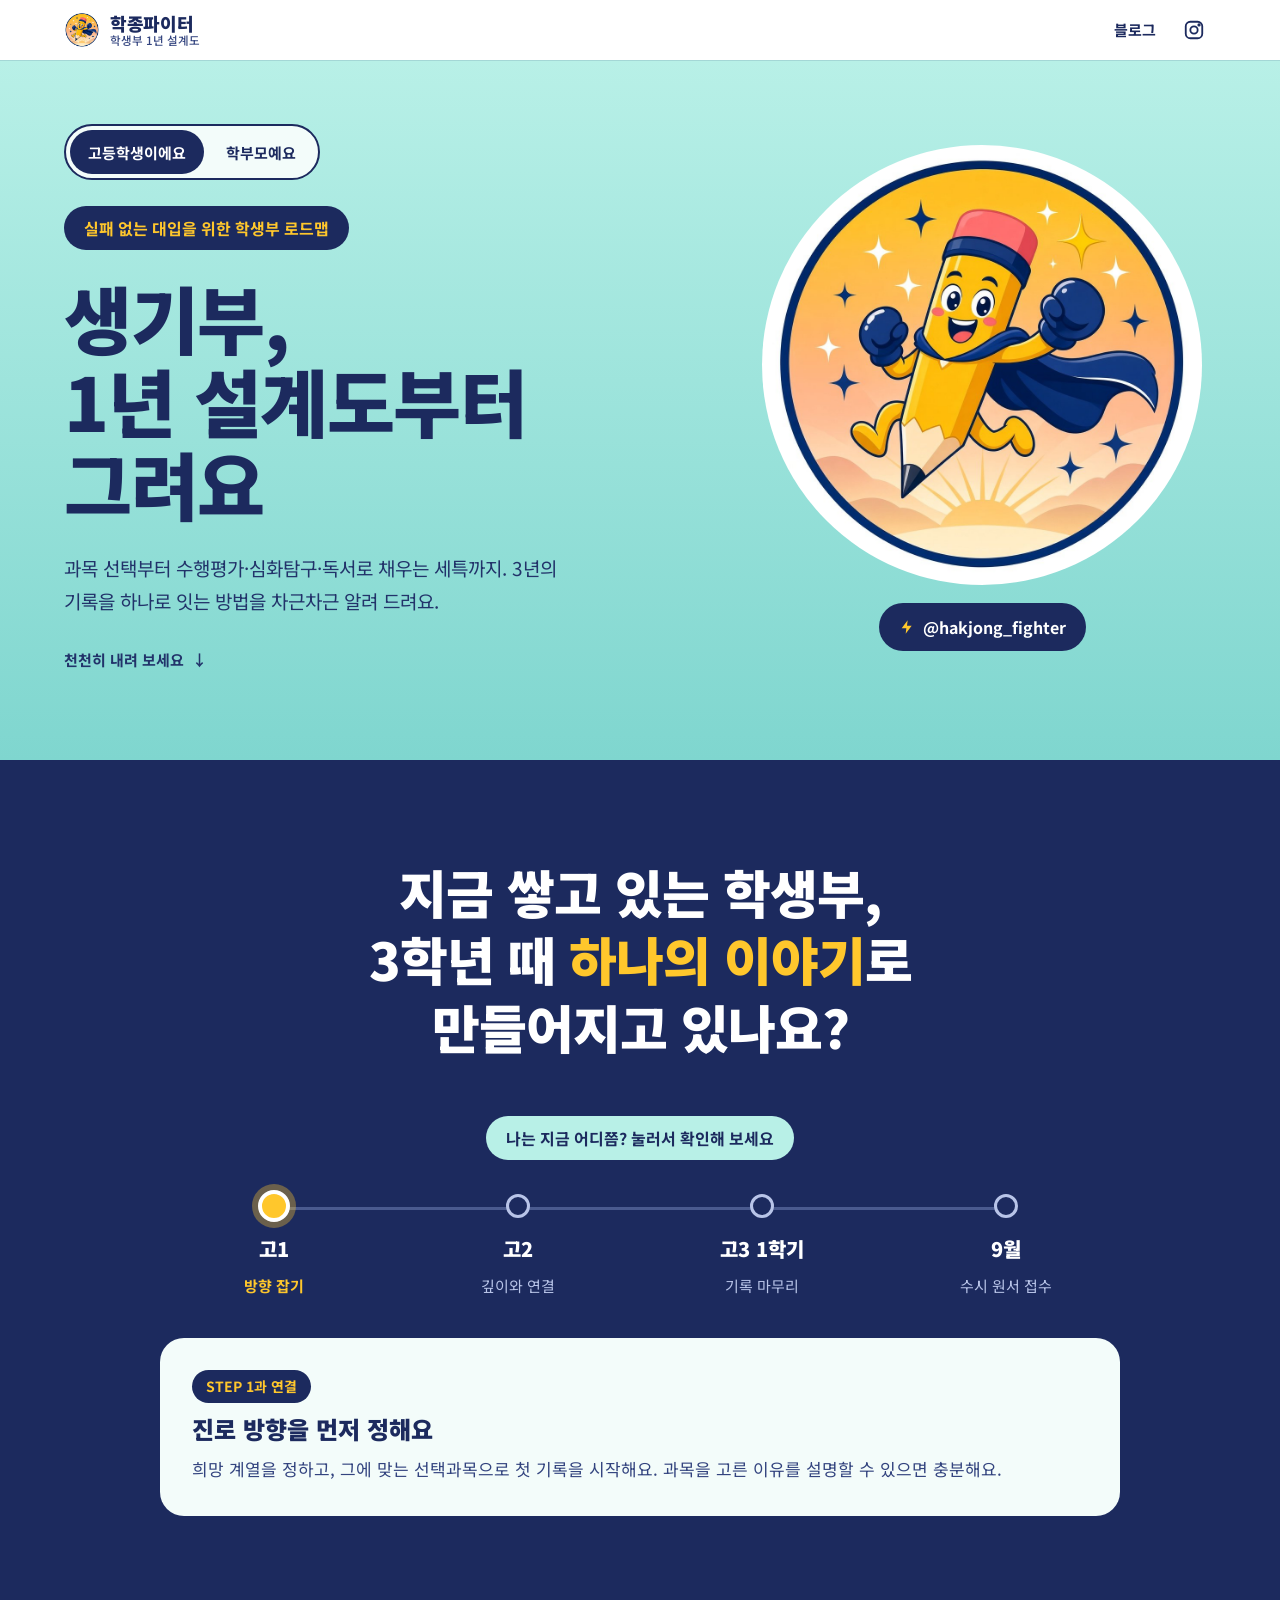
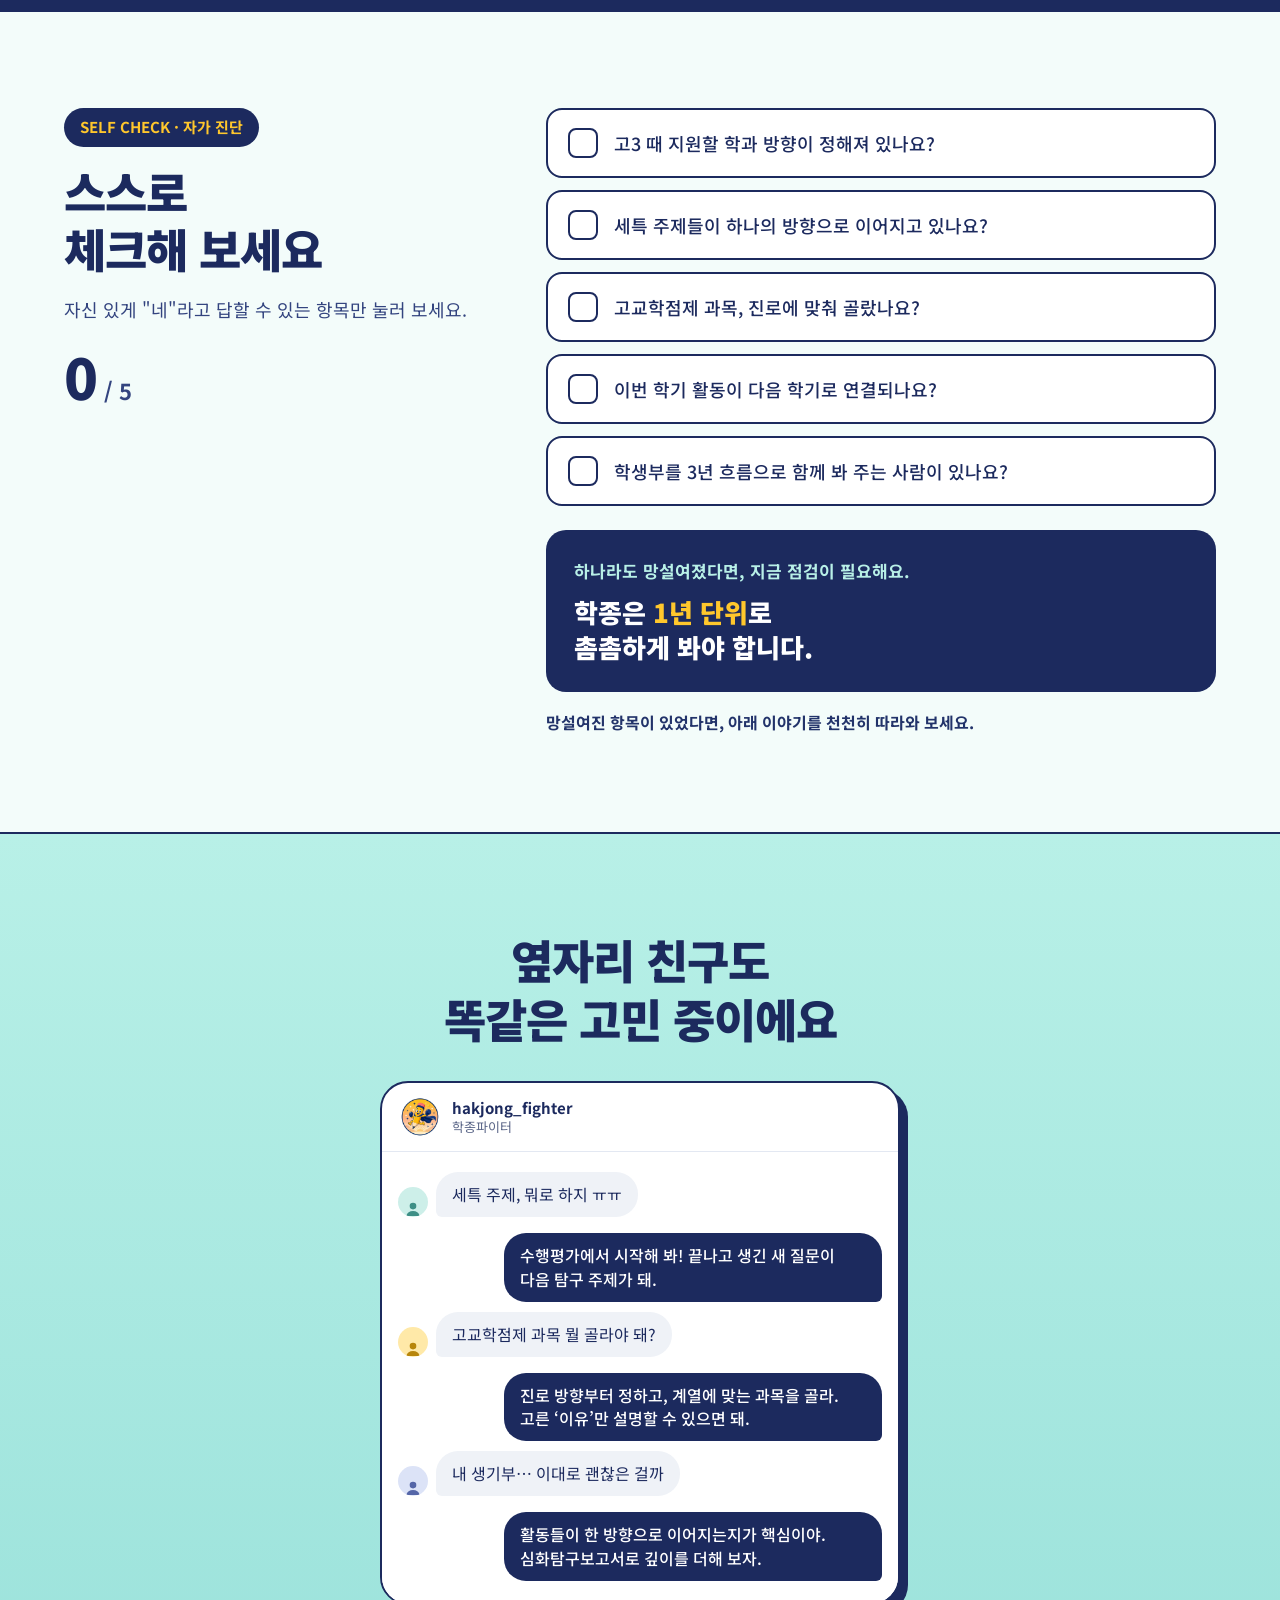
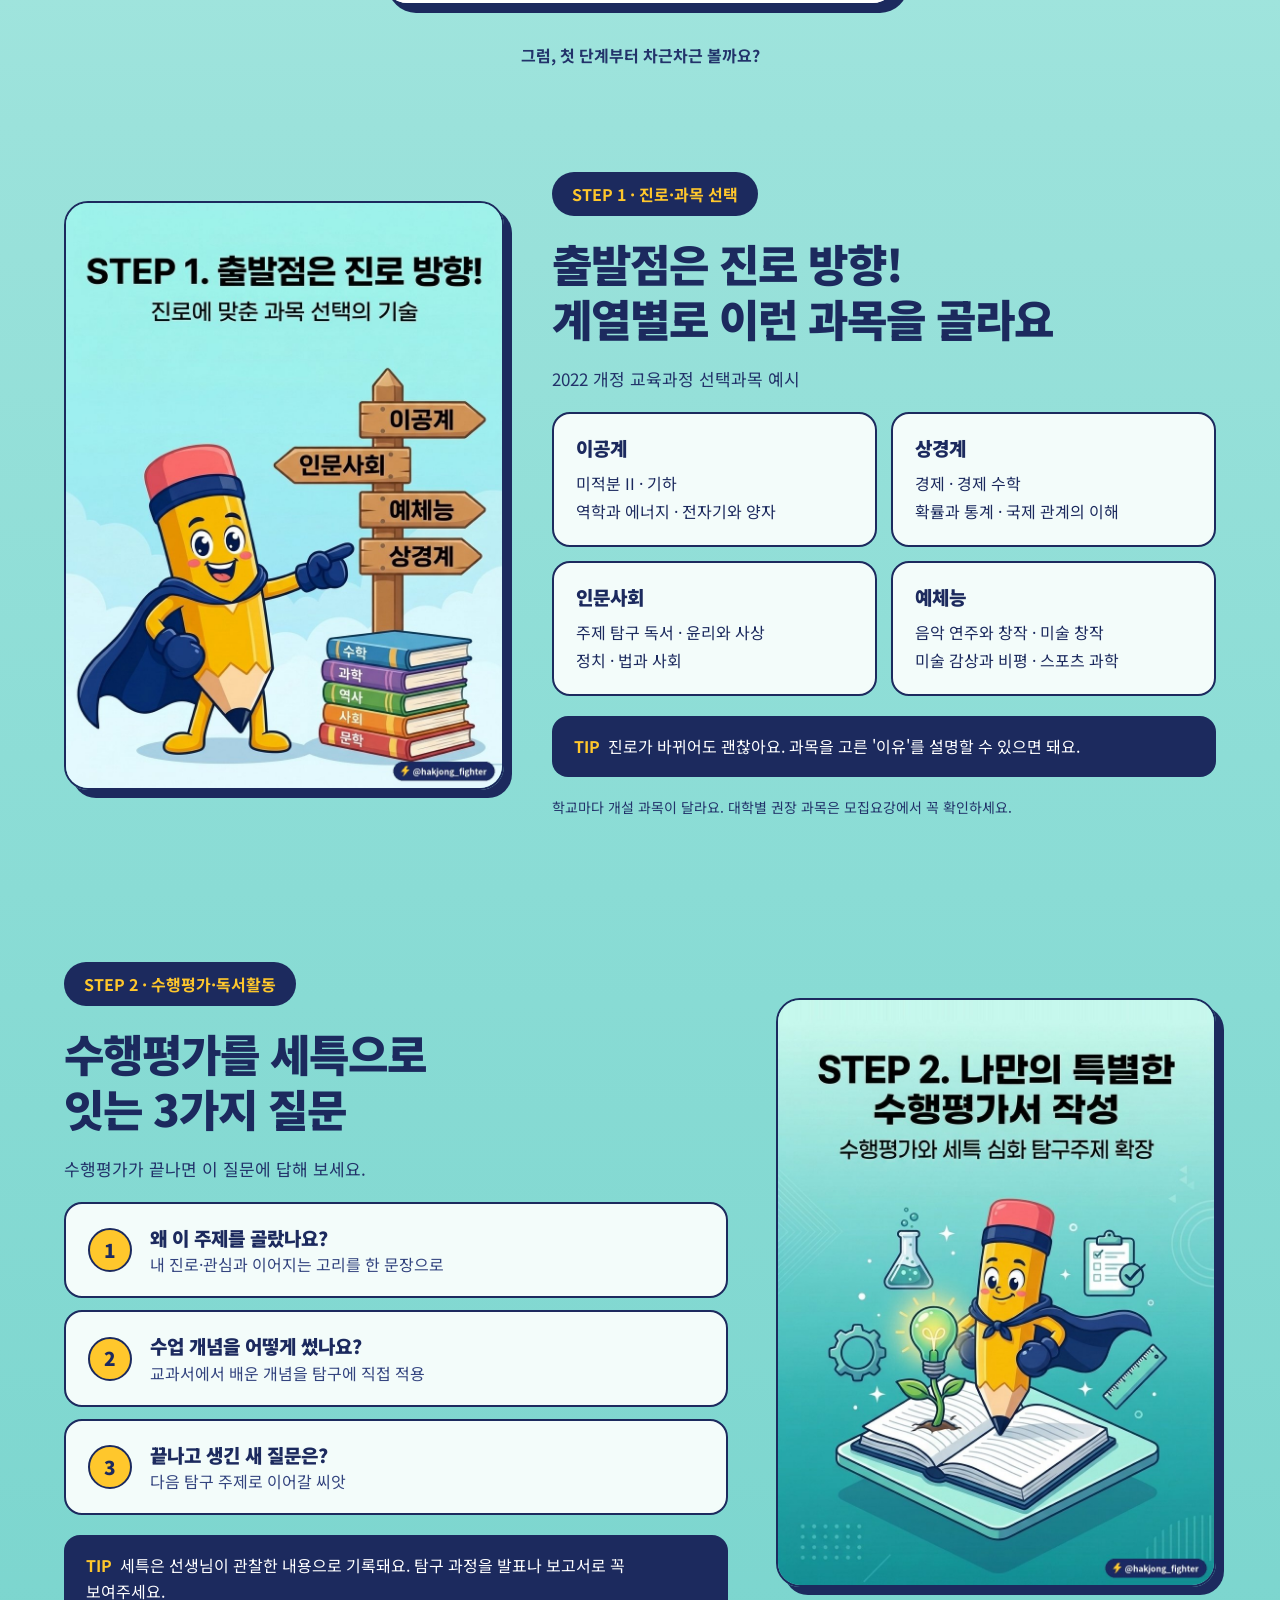
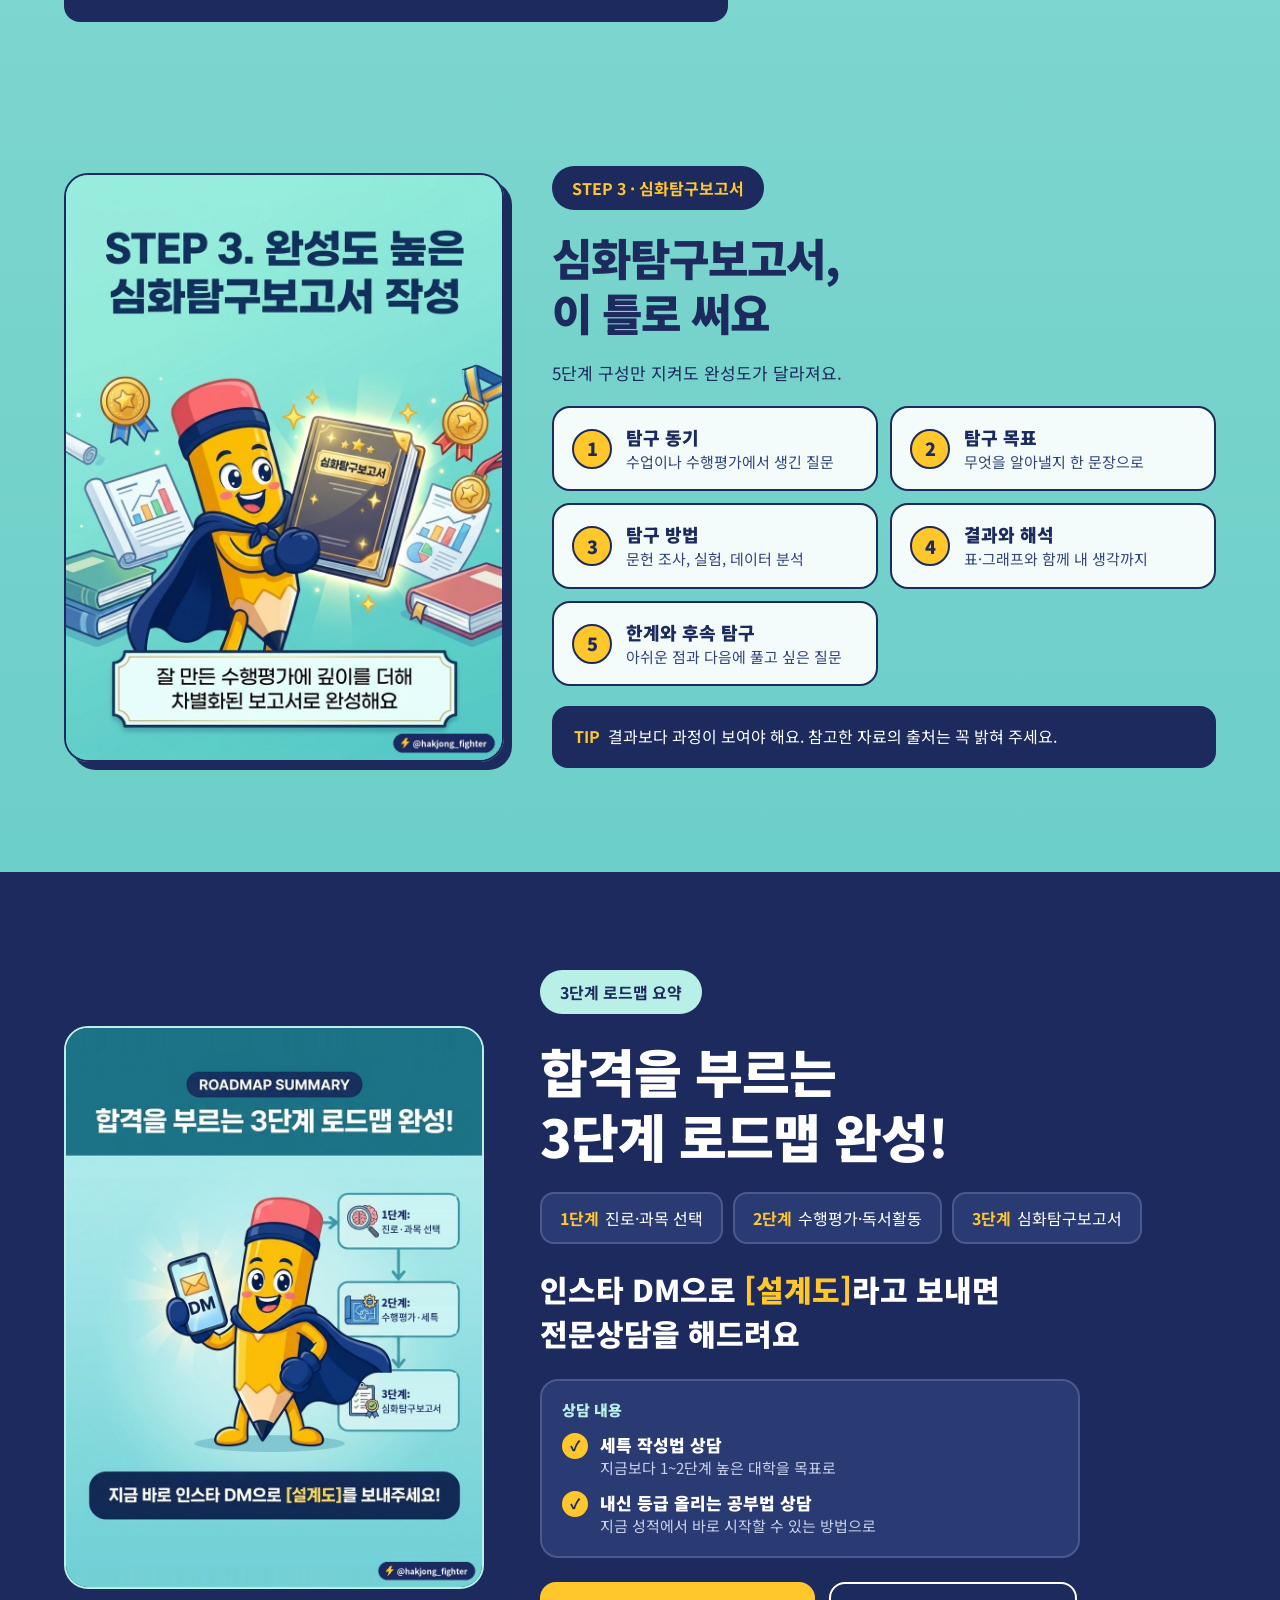
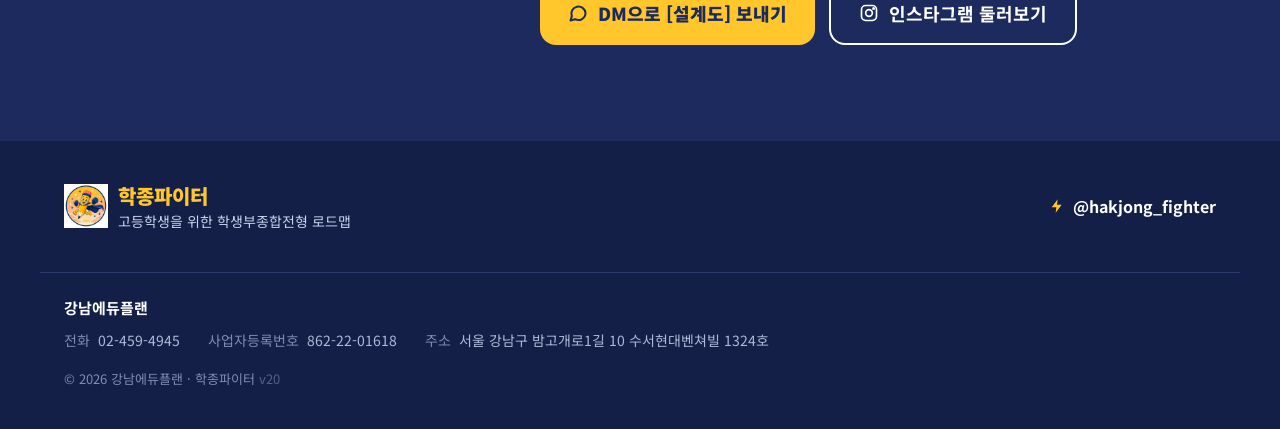
==== index.html @ f1176485 "랜딩 상단 메뉴에 '블로그' 링크 추가 (v20) Co-Authored-By: Claude Opus 5.5 <noreply@anthropic.com> Claude-Session: " ====
<!doctype html>
<html lang="ko">
<head>
<!-- Google Tag Manager -->
<script>(function(w,d,s,l,i){w[l]=w[l]||[];w[l].push({'gtm.start':
new Date().getTime(),event:'gtm.js'});var f=d.getElementsByTagName(s)[0],
j=d.createElement(s),dl=l!='dataLayer'?'&l='+l:'';j.async=true;j.src=
'https://www.googletagmanager.com/gtm.js?id='+i+dl;f.parentNode.insertBefore(j,f);
})(window,document,'script','dataLayer','GTM-WP2WRX3L');</script>
<!-- End Google Tag Manager -->
<!-- Google Analytics (GA4) -->
<script async src="https://www.googletagmanager.com/gtag/js?id=G-4G2NGCPVXG"></script>
<script>
  window.dataLayer = window.dataLayer || [];
  function gtag(){dataLayer.push(arguments);}
  gtag('js', new Date());
  gtag('config', 'G-4G2NGCPVXG');
  // 사이트 안 행동 이벤트를 GA4로 보냄
  window.hfTrack = function (name, params) { gtag('event', name, params || {}); };
</script>
<!-- End Google Analytics -->
<meta charset="utf-8">
<meta name="viewport" content="width=device-width, initial-scale=1">
<meta name="naver-site-verification" content="119c440668cc59f8a408a99ebbae8f9a5e231f5f" />
<title>학종파이터 | 생기부, 1년 설계도부터 그려요</title>
<meta name="description" content="과목 선택부터 세특, 심화탐구보고서까지. 고등학생을 위한 학종파이터의 3단계 학생부 로드맵.">
<meta property="og:type" content="website">
<meta property="og:title" content="학종파이터 | 생기부, 1년 설계도부터 그려요">
<meta property="og:description" content="과목 선택부터 수행평가·심화탐구·독서로 채우는 세특까지. 3년의 기록을 하나로 잇는 3단계 학생부 로드맵.">
<meta property="og:image" content="https://hakjongfighter.com/images/og.jpg">
<meta property="og:url" content="https://hakjongfighter.com/">
<link rel="canonical" href="https://hakjongfighter.com/">
<meta name="twitter:card" content="summary_large_image">
<meta name="theme-color" content="#1C2A5E">
<link rel="icon" type="image/png" href="images/favicon.png">
<link rel="apple-touch-icon" href="images/favicon.png">
<link rel="preconnect" href="https://fonts.googleapis.com">
<link rel="preconnect" href="https://fonts.gstatic.com" crossorigin>
<link href="https://fonts.googleapis.com/css2?family=Noto+Sans+KR:wght@400;500;700;900&display=swap" rel="stylesheet">
<style>
:root{--navy:#1C2A5E;--navy2:#141F48;--yellow:#FFC72C;--mint:#B8F0E7;--mint2:#6CCFC8;--card:#F3FCFA;--muted:#33447F;--muted2:#22336A}
*{box-sizing:border-box}
body{margin:0;background:var(--card);color:var(--navy);font-family:'Noto Sans KR',system-ui,-apple-system,sans-serif;line-height:1.5;word-break:keep-all}
img{display:block;max-width:100%}
a{color:var(--navy)}
.wrap{max-width:1200px;margin:0 auto;padding-left:24px;padding-right:24px}
.row{display:flex;flex-wrap:wrap;align-items:center;gap:48px}
.col-text{flex:1.4 1 480px;min-width:0;display:flex;flex-direction:column;gap:20px}
.col-img{flex:1 1 320px;min-width:0;max-width:440px;width:100%;margin:0 auto}
.pill{align-self:flex-start;display:inline-block;background:var(--navy);color:var(--yellow);font-weight:700;font-size:16px;padding:10px 20px;border-radius:999px}
.pill.mint{background:var(--mint);color:var(--navy)}
h1,h2,h3{margin:0;font-weight:900;letter-spacing:-1px}
p{margin:0}
.lead{font-size:19px;line-height:1.75;color:var(--muted2);max-width:540px}
.btn{display:inline-flex;align-items:center;gap:10px;text-decoration:none;padding:16px 28px;min-height:60px;border-radius:16px;font-weight:900;font-size:18px;border:2px solid var(--navy);transition:transform .15s,box-shadow .15s}
.btn-yellow{background:var(--yellow);color:var(--navy);box-shadow:5px 5px 0 var(--navy)}
.btn-yellow:hover{transform:translate(2px,2px);box-shadow:3px 3px 0 var(--navy)}
.btn-ghost{background:var(--card);color:var(--navy);font-weight:700}
.btn-ghost:hover{background:#fff}
.btn-sm{padding:14px 22px;min-height:52px;font-size:16px;border-radius:14px}
.card{background:var(--card);border:2px solid var(--navy);border-radius:18px}
.scroll-hint{margin:6px 0 0;font-size:15px;font-weight:700;color:var(--muted2)}
.scroll-hint span{display:inline-block;margin-left:4px}
@media (prefers-reduced-motion:no-preference){.scroll-hint span{animation:hf-nudge 1.8s ease-in-out infinite}@keyframes hf-nudge{0%,100%{transform:translateY(0)}50%{transform:translateY(4px)}}}
.bridge{margin:6px 0 0;font-size:16px;font-weight:700;color:var(--muted2);line-height:1.6}
.bridge.center{text-align:center}
.tip{background:var(--navy);color:#fff;border-radius:16px;padding:18px 22px;font-size:16px;line-height:1.6}
.tip b{color:var(--yellow);margin-right:8px}
.shot{width:100%;height:auto;aspect-ratio:896/1200;object-fit:cover;border:2px solid var(--navy);border-radius:24px;box-shadow:8px 8px 0 var(--navy)}
.num{flex:none;width:44px;height:44px;border-radius:999px;background:var(--yellow);border:2px solid var(--navy);display:flex;align-items:center;justify-content:center;font-weight:900;font-size:19px}
.list{list-style:none;margin:0;padding:0;display:flex;flex-direction:column;gap:12px}
.list li{display:flex;align-items:center;gap:18px;padding:20px 22px}
.list strong{display:block;font-size:19px;font-weight:900}
.list span.d{display:block;font-size:16px;color:var(--muted)}
svg.i{flex:none}

/* nav */
header.hdr{background:#fff;position:sticky;top:0;z-index:20;box-shadow:0 1px 0 rgba(28,42,94,.12)}
.hdr-top{display:flex;align-items:center;justify-content:space-between;gap:12px;padding-top:8px;padding-bottom:8px}
.logo{display:flex;align-items:center;gap:10px;text-decoration:none;min-width:0}
.hdr-logo img{width:36px;height:36px;border-radius:999px;object-fit:cover;background:#fff;flex:none}
.hdr-name{display:flex;flex-direction:column;line-height:1.15;white-space:nowrap}
.hdr-name b{font-size:18px;font-weight:900;letter-spacing:-.3px}
.hdr-name small{font-size:11.5px;font-weight:500;color:var(--muted)}
.hdr-ig{width:44px;height:44px;display:flex;align-items:center;justify-content:center;color:var(--navy);border-radius:999px;flex:none}
.hdr-ig:hover{background:#F1F4F9}
.hdr-right{display:flex;align-items:center;gap:2px;flex:none}
.hdr-blog{display:flex;align-items:center;min-height:44px;padding:0 14px;border-radius:999px;font-size:15px;font-weight:700;color:var(--navy);text-decoration:none}
.hdr-blog:hover{background:#F1F4F9}
.hdr-tabs{border-top:1px solid #EEF1F5}
.hdr-tabs .wrap{display:flex;gap:4px;overflow-x:auto;scrollbar-width:none;-webkit-overflow-scrolling:touch}
.hdr-tabs .wrap::-webkit-scrollbar{display:none}
.hdr-tabs a{flex:none;font-size:14px;font-weight:700;color:var(--muted);text-decoration:none;padding:11px 10px;border-bottom:3px solid transparent;white-space:nowrap}
.hdr-tabs a:hover{color:var(--navy)}
.hdr-tabs a[aria-current="true"]{color:var(--navy);border-bottom-color:var(--yellow)}
section[id]{scroll-margin-top:60px}
@media (min-width:721px){.hdr-tabs .wrap{justify-content:center;gap:12px}}

/* hero */
.hero{background:linear-gradient(180deg,#B8F0E7 0%,#7FD6CF 100%);border-bottom:2px solid var(--navy)}
.hero .row{padding-top:64px;padding-bottom:88px;gap:56px}
.hero h1{font-size:clamp(42px,6vw,74px);line-height:1.12;letter-spacing:-1.5px}
.seg{display:inline-flex;align-self:flex-start;border:2px solid var(--navy);border-radius:999px;padding:4px;gap:4px;background:var(--card)}
.seg button{min-height:44px;padding:0 18px;border-radius:999px;border:0;font-family:inherit;font-size:15px;font-weight:700;cursor:pointer;background:transparent;color:var(--navy)}
.seg button[aria-pressed="true"]{background:var(--navy);color:#fff}
.hero-art{flex:1 1 360px;min-width:0;display:flex;flex-direction:column;align-items:center;gap:18px}
.hero-art img{width:100%;height:auto;max-width:440px;aspect-ratio:1/1;object-fit:cover;border-radius:999px;background:#fff}
.handle{display:inline-flex;align-items:center;gap:8px;text-decoration:none;background:var(--navy);color:#fff;font-weight:700;font-size:16px;padding:12px 20px;min-height:48px;border-radius:999px}
.buttons{display:flex;flex-wrap:wrap;gap:14px}

/* timeline */
.tl{background:var(--navy);color:#fff}
.tl .wrap{padding-top:96px;padding-bottom:96px;display:flex;flex-direction:column;gap:56px}
.tl h2{text-align:center;font-size:clamp(30px,4.2vw,52px);line-height:1.3}
.tl h2 em{font-style:normal;color:var(--yellow)}
.track{position:relative;max-width:960px;width:100%;margin:0 auto}
.track::before{content:"";position:absolute;top:27px;left:12.5%;right:12.5%;height:3px;background:#4A5A8F}
.stages{position:relative;display:grid;grid-template-columns:repeat(4,minmax(0,1fr));gap:16px}
@media (max-width:640px){.stages{grid-template-columns:repeat(2,minmax(0,1fr))}.track::before{display:none}}
.stage{display:flex;flex-direction:column;align-items:center;gap:12px;background:transparent;border:0;cursor:pointer;font-family:inherit;padding:10px 4px;color:#fff}
.stage .dot{width:24px;height:24px;margin:4px;border-radius:999px;background:var(--navy);border:3px solid #B8C4E8;transition:all .15s}
.stage strong{font-size:20px;font-weight:900}
.stage .s{font-size:15px;color:#B8C4E8}
.stage[aria-pressed="true"] .dot{width:32px;height:32px;margin:0;background:var(--yellow);border:4px solid #fff;box-shadow:0 0 0 6px rgba(255,199,44,.35)}
.stage[aria-pressed="true"] .s{color:var(--yellow);font-weight:700}
.detail{max-width:960px;width:100%;margin:12px auto 0;background:var(--card);color:var(--navy);border-radius:24px;padding:32px;display:flex;flex-wrap:wrap;align-items:center;justify-content:space-between;gap:20px 32px}
.detail>div{flex:1 1 420px;min-width:0;display:flex;flex-direction:column;gap:8px}
.detail .pill{font-size:14px;padding:6px 14px}
.detail strong{font-size:24px;font-weight:900}
.detail p{font-size:17px;line-height:1.7;color:var(--muted)}

/* check */
.check{border-bottom:2px solid var(--navy)}
.check .row{padding-top:96px;padding-bottom:96px;align-items:flex-start}
.check h2{font-size:clamp(32px,4vw,46px);line-height:1.25}
.score{display:flex;align-items:baseline;gap:6px;margin-top:8px}
.score strong{font-size:56px;font-weight:900;line-height:1}
.score span{font-size:22px;font-weight:700;color:var(--muted)}
.qs{flex:1.6 1 520px;min-width:0;display:flex;flex-direction:column;gap:12px}
.q{display:flex;align-items:center;gap:16px;width:100%;text-align:left;font-family:inherit;color:var(--navy);cursor:pointer;padding:18px 20px;min-height:64px;border-radius:16px;border:2px solid var(--navy);background:#fff;font-size:18px;font-weight:500}
.q .box{flex:none;width:30px;height:30px;border-radius:8px;border:2px solid var(--navy);display:flex;align-items:center;justify-content:center;background:#fff}
.q .box svg{visibility:hidden}
.q[aria-pressed="true"]{background:#FFF4D1}
.q[aria-pressed="true"] .box{background:var(--yellow)}
.q[aria-pressed="true"] .box svg{visibility:visible}
.result{margin-top:12px;background:var(--navy);color:#fff;border-radius:20px;padding:28px;display:flex;flex-direction:column;gap:10px}
.result .k{font-size:17px;color:var(--mint);font-weight:700}
.result .big{font-size:26px;font-weight:900;line-height:1.35}
.result .big em{font-style:normal;color:var(--yellow)}
.result .btn{align-self:flex-start;margin-top:8px;border:0;box-shadow:none}

/* roadmap */
.intro{background:linear-gradient(180deg,#B8F0E7 0%,#9BE2DB 100%)}
.intro .wrap{padding-top:96px;padding-bottom:56px;display:flex;flex-direction:column;align-items:center;gap:32px}
.intro h2{font-size:clamp(28px,4vw,46px);line-height:1.3;text-align:center}

/* DM 대화 */
.chat{width:100%;max-width:520px;background:#fff;border:2px solid var(--navy);border-radius:28px;overflow:hidden;box-shadow:8px 8px 0 var(--navy)}
.chat-top{display:flex;align-items:center;gap:12px;padding:14px 18px;border-bottom:1px solid #E3E8F2}
.chat-top img{width:40px;height:40px;border-radius:999px;object-fit:cover}
.chat-top b{display:block;font-size:15px;font-weight:700;line-height:1.3}
.chat-top small{display:block;font-size:13px;color:#5B6688}
.chat-log{list-style:none;margin:0;padding:20px 16px 22px;display:flex;flex-direction:column;gap:10px;background:#fff}
.msg{display:flex;align-items:flex-end;gap:8px;max-width:100%}
.msg p{margin:0;padding:11px 16px;border-radius:22px;font-size:16px;line-height:1.45;max-width:78%}
.msg.in p{background:#EFF2F7;color:var(--navy);border-bottom-left-radius:6px}
.msg.out{justify-content:flex-end}
.msg.in+.msg.out{margin-top:6px}
.replies+.msg.in{margin-top:14px}
.msg.out p{background:var(--navy);color:#fff;border-bottom-right-radius:6px;font-weight:500}
.ava{flex:none;width:30px;height:30px;border-radius:999px;display:flex;align-items:flex-end;justify-content:center;overflow:hidden}
.ava svg{margin-bottom:-2px}
.a1{background:#CDEFE9;color:#3E8F86}
.a2{background:#FFE9A8;color:#B8860B}
.a3{background:#DCE3F7;color:#5566A8}
.replies{justify-content:flex-end;flex-wrap:wrap;gap:8px;margin-top:2px}
.replies a{display:inline-flex;align-items:center;gap:8px;min-height:44px;padding:8px 16px;border:2px solid var(--navy);border-radius:999px;background:var(--yellow);color:var(--navy);font-size:15px;font-weight:700;text-decoration:none}
.replies a b{font-weight:900;font-size:13px}
.replies a:hover{background:#FFD45C}

/* 대화 등장: 화면에 들어올 때 한 번 */
.chat.anim .msg{opacity:0;transform:translateY(10px)}
.chat.anim.play .msg{opacity:1;transform:none;transition:opacity .35s ease,transform .35s ease;transition-delay:calc(var(--i) * 600ms)}
@media (prefers-reduced-motion:reduce){.chat.anim .msg{opacity:1;transform:none;transition:none}}

.step h3{font-size:clamp(30px,3.6vw,44px);line-height:1.25}
.step .sub{font-size:17px;color:var(--muted2)}
.s1{background:linear-gradient(180deg,#9BE2DB 0%,#8ADCD5 100%)}
.s1 .row{padding-top:48px;padding-bottom:72px}
.s2{background:linear-gradient(180deg,#8ADCD5 0%,#7BD5CE 100%)}
.s2 .row{padding-top:72px;padding-bottom:72px;flex-wrap:wrap-reverse}
.s3{background:linear-gradient(180deg,#7BD5CE 0%,#6CCFC8 100%);border-bottom:2px solid var(--navy)}
.s3 .row{padding-top:72px;padding-bottom:104px}
.fields{display:grid;grid-template-columns:repeat(2,minmax(0,1fr));gap:14px}
@media (max-width:520px){.fields{grid-template-columns:1fr}}
.fields .card{padding:20px 22px;display:flex;flex-direction:column;gap:8px}
.fields strong{font-size:19px;font-weight:900}
.fields span{font-size:16px;line-height:1.7}
.note{font-size:14px;color:var(--muted2)}
.grid5{display:grid;grid-template-columns:repeat(auto-fit,minmax(240px,1fr))}
.grid5 li{padding:16px 18px;gap:14px}
.grid5 .num{width:40px;height:40px;font-size:18px}
.grid5 strong{font-size:18px}
.grid5 span.d{font-size:15px}

/* cta */
.cta{background:var(--navy);color:#fff}
.cta .row{padding-top:96px;padding-bottom:96px;gap:56px}
.cta .col-img{max-width:420px}
.cta .shot{border-color:var(--mint);box-shadow:none}
.cta h2{font-size:clamp(32px,4.2vw,52px);line-height:1.25}
.chips{list-style:none;margin:0;padding:0;display:flex;flex-wrap:wrap;gap:10px}
.chips li{background:#2A3A72;border:2px solid #4A5A8F;border-radius:14px;padding:12px 18px;font-size:16px}
.chips b{color:var(--yellow);margin-right:6px}
.cta p.big{font-size:clamp(22px,2.6vw,30px);font-weight:900;line-height:1.45}
.cta p.big em{font-style:normal;color:var(--yellow)}
.cta .btn-yellow{border:0;box-shadow:none}
.cta .btn-yellow:hover{transform:none;filter:brightness(1.05)}
.btn-line{background:transparent;color:#fff;border-color:#fff;font-weight:700}
.btn-line:hover{background:rgba(255,255,255,.08)}

footer{background:var(--navy2);color:#fff}
footer .wrap{padding-top:40px;padding-bottom:40px;display:flex;flex-wrap:wrap;justify-content:space-between;align-items:center;gap:20px}
footer .logo img{width:44px;height:44px}
footer .logo strong{display:block;font-size:20px;font-weight:900;color:var(--yellow)}
footer .logo small{display:block;font-size:14px;color:#C9D1EC}
footer a.h{display:inline-flex;align-items:center;gap:8px;color:#fff;text-decoration:none;font-weight:700;font-size:16px;padding:12px 0}
footer .biz{display:block;padding-top:24px;padding-bottom:40px;border-top:1px solid #2C3A6E}
footer address{font-style:normal;display:flex;flex-direction:column;gap:10px}
.biz-name{font-size:15px;font-weight:700;color:#fff}
footer dl{margin:0;display:flex;flex-wrap:wrap;gap:6px 28px;font-size:14px;line-height:1.6;color:#AEB8D9}
footer dl>div{display:flex;gap:8px}
footer dt{color:#7F8BB3;flex:none}
footer dd{margin:0}
footer dd a{color:#AEB8D9;text-decoration:none}
footer dd a:hover{color:#fff;text-decoration:underline}
footer .copy{margin-top:18px;font-size:13px;color:#7F8BB3}
footer .ver{opacity:.6}
a:focus-visible,button:focus-visible{outline:3px solid var(--yellow);outline-offset:3px}
button,a{-webkit-tap-highlight-color:transparent}

/* DM 혜택 */
.offer{background:#fff;border:2px solid var(--navy);border-radius:18px;padding:18px 20px;display:flex;flex-direction:column;gap:10px;max-width:540px;width:100%;min-width:0}
.offer-h{font-weight:900;font-size:15px;color:var(--navy)}
.offer ul{list-style:none;margin:0;padding:0;display:flex;flex-direction:column;gap:10px}
.offer li{display:flex;gap:12px;align-items:flex-start;font-size:15px;color:var(--muted)}
.offer li b{display:block;font-size:17px;font-weight:900;color:var(--navy)}
.offer .ok{flex:none;width:26px;height:26px;border-radius:999px;background:var(--yellow);border:2px solid var(--navy);color:var(--navy);font-weight:900;font-size:14px;display:flex;align-items:center;justify-content:center;margin-top:1px}
.offer.dark{background:#2A3A72;border-color:#4A5A8F}
.offer.dark .offer-h{color:var(--mint)}
.offer.dark li{color:#C9D1EC}
.offer.dark li b{color:#fff}
.offer.dark .ok{border-color:var(--yellow)}

/* DM 안내 창 */
dialog.dm-sheet{border:2px solid var(--navy);border-radius:24px;padding:0;max-width:420px;width:calc(100% - 32px);color:var(--navy);background:var(--card)}
dialog.dm-sheet::backdrop{background:rgba(20,31,72,.55)}
.dm-in{padding:28px 24px 22px;display:flex;flex-direction:column;gap:16px;font-family:'Noto Sans KR',system-ui,sans-serif}
.dm-in h2{font-size:22px;line-height:1.35;letter-spacing:-.5px}
.dm-in h2 em{font-style:normal;background:var(--yellow);padding:0 4px;border-radius:4px}
.dm-steps{list-style:none;margin:0;padding:0;display:flex;flex-direction:column;gap:10px}
.dm-steps li{display:flex;gap:12px;align-items:flex-start;font-size:15px;line-height:1.55}
.dm-steps .n{flex:none;width:26px;height:26px;border-radius:999px;background:var(--navy);color:var(--yellow);font-weight:900;font-size:13px;display:flex;align-items:center;justify-content:center;margin-top:1px}
.copied{display:inline-flex;align-items:center;gap:6px;margin-top:6px;font-weight:700;font-size:14px;color:var(--navy);background:#fff;border:2px dashed var(--navy);border-radius:10px;padding:6px 12px;cursor:pointer;font-family:inherit}
.dm-in .btn{width:100%;justify-content:center;box-shadow:none}
.dm-sub{font-size:14px;text-align:center;color:var(--muted);text-decoration:underline;padding:6px 0}
.dm-x{position:absolute;top:10px;right:10px;width:44px;height:44px;border:0;background:transparent;border-radius:999px;cursor:pointer;color:var(--navy);display:flex;align-items:center;justify-content:center}

/* 하단 고정 DM 바 (모바일 전용) */
.dock{display:none}

/* ================= 모바일 ================= */
@media (max-width:720px){
  .wrap{padding-left:20px;padding-right:20px}
  .row{gap:28px}
  .pill{font-size:14px;padding:8px 14px}
  .lead{font-size:16px;line-height:1.7}
  .btn{min-height:54px;padding:14px 20px;font-size:16px;border-radius:14px}
  .tip{font-size:15px;padding:16px 18px}

  /* 헤더: 얇게 */

  /* 히어로: 캐릭터를 위로, 첫 화면에 버튼까지 */
  .hero .row{flex-direction:column;align-items:stretch;padding-top:16px;padding-bottom:40px;gap:20px}
  .hero .col-text{flex:none !important;gap:16px !important}
  .hero [data-for]{gap:14px !important}
  .hero h1{font-size:34px;letter-spacing:-1px}
  .hero-art{order:-1;flex:none;flex-direction:row;justify-content:space-between;align-items:center;gap:12px}
  .hero-art{justify-content:center}
  .hero-art img{width:min(72vw,300px);height:auto;max-width:none}
  .hero-art .handle{display:none}
  .seg{display:flex;align-self:stretch;width:100%}
  .seg button{flex:1 1 0;min-height:48px;font-size:15px}
  .hero-art .handle{font-size:14px;padding:10px 14px;min-height:44px}
  .seg button{font-size:14px;padding:0 14px}
  .hero .buttons{flex-direction:column;gap:10px}
  .hero .buttons{order:2}
  .hero .offer{order:1}
  .hero .btn-ghost{display:none}
  .hero .col-text>.pill{display:none}
  .hero .buttons .btn{justify-content:center}
  .hero .buttons .btn svg,.result .btn svg{display:none}
  .btn{white-space:nowrap}
  .result .btn{white-space:normal;text-align:center;line-height:1.35;font-size:15px}

  /* 섹션 여백 줄이기 */
  .tl .wrap{padding-top:56px;padding-bottom:56px;gap:28px}
  .tl h2{font-size:26px}
  .check .row{padding-top:56px;padding-bottom:56px;gap:20px}
  .check h2{font-size:28px}
  .check h2 br{display:none}
  .check .row>div:first-child{flex:1 1 100% !important;gap:10px !important}
  .check .row>div:first-child p{font-size:15px !important}
  .score{margin-top:0}
  .score strong{font-size:40px}
  .qs{flex:1 1 100%}
  .intro .wrap{padding-top:56px;padding-bottom:40px;gap:22px}
  .intro h2{font-size:26px}
  .chat{border-radius:22px;box-shadow:5px 5px 0 var(--navy)}
  .chat-log{padding:16px 12px 18px}
  .msg p{font-size:15px;max-width:82%}
  .replies a{font-size:14px;padding:8px 14px}
  .s1 .row{padding-top:24px;padding-bottom:48px}
  .s2 .row,.s3 .row{padding-top:48px;padding-bottom:48px}
  .s3 .row{padding-bottom:64px}
  .cta .row{padding-top:56px;padding-bottom:56px;gap:24px}
  .step h3{font-size:26px}
  .step .sub{font-size:15px}
  .cta h2{font-size:30px}
  .col-text{flex:1 1 100%;gap:16px}
  .cta .col-text{gap:18px !important}

  /* 타임라인: 한 줄 4칸 유지 */
  .stages{grid-template-columns:repeat(4,minmax(0,1fr));gap:4px}
  .track::before{display:block;top:23px}
  .stage{padding:6px 0;gap:8px}
  .stage .dot{width:20px;height:20px}
  .stage[aria-pressed="true"] .dot{width:26px;height:26px;margin:-3px 0}
  .stage strong{font-size:15px;line-height:1.3;text-align:center}
  .stage .s{font-size:12px;text-align:center;line-height:1.35}
  .detail{padding:22px;border-radius:20px;gap:16px;margin-top:4px}
  .detail>div{flex:1 1 100%}
  .detail strong{font-size:20px}
  .detail p{font-size:15px}
  .detail .btn{width:100%;justify-content:center}

  /* 자가 진단 */
  .q{font-size:15px;padding:14px 16px;min-height:56px;gap:12px;border-radius:14px}
  .q .box{width:26px;height:26px}
  .result{padding:22px;border-radius:18px}
  .result .k{font-size:15px}
  .result .big{font-size:21px}
  .result .btn{width:100%;justify-content:center}

  /* 고민 말풍선 */

  /* STEP 이미지: 캐릭터 부분만 가로로 잘라서 */
  .step .col-img,.cta .col-img{max-width:none;flex:1 1 100%}
  .shot{aspect-ratio:4/3;box-shadow:5px 5px 0 var(--navy);border-radius:20px}
  .s1 .shot{object-position:50% 58%}
  .s2 .shot{object-position:50% 70%}
  .s3 .shot{object-position:50% 62%}
  .cta .shot{object-position:50% 52%;box-shadow:none}
  .s2 .row{flex-direction:column-reverse;flex-wrap:nowrap}

  /* STEP 내용 촘촘하게 */
  .fields{grid-template-columns:repeat(2,minmax(0,1fr));gap:10px}
  .fields .card{padding:14px;border-radius:14px;gap:4px}
  .fields strong{font-size:16px}
  .fields span{font-size:13px;line-height:1.6}
  .list li{padding:14px 16px;gap:12px;border-radius:14px}
  .list strong{font-size:16px}
  .list span.d{font-size:14px}
  .num,.grid5 .num{width:34px;height:34px;font-size:16px}
  .grid5{grid-template-columns:1fr}
  .grid5 li{padding:12px 14px}
  .grid5 strong{font-size:16px}
  .grid5 span.d{font-size:13px}
  .note{font-size:13px}

  /* CTA */
  .chips li{font-size:14px;padding:10px 14px}
  .cta p.big{font-size:22px}
  .cta p.big br{display:none}
  .cta .buttons{flex-direction:column;gap:10px}
  .cta .buttons .btn{justify-content:center}

  footer .wrap{padding-top:28px;padding-bottom:32px}
  footer .biz{padding-top:20px;padding-bottom:36px}
  footer dl{flex-direction:column;gap:6px;font-size:13px}
  footer dt{width:92px}
  .offer{padding:14px 16px;gap:8px;border-radius:16px}
  .offer-h{font-size:13px}
  .offer li{font-size:13px;gap:10px}
  .offer li b{font-size:15px}
  .offer .ok{width:22px;height:22px;font-size:12px}

  /* 하단 고정 DM 바 */
  .dock{display:block;position:fixed;left:0;right:0;bottom:0;z-index:20;padding:10px 16px calc(10px + env(safe-area-inset-bottom));background:rgba(243,252,250,.96);border-top:2px solid var(--navy);transform:translateY(110%);transition:transform .25s ease}
  .dock.show{transform:none}
  .dock a{display:flex;align-items:center;justify-content:center;gap:8px;min-height:52px;border-radius:14px;background:var(--yellow);border:2px solid var(--navy);color:var(--navy);font-weight:900;font-size:16px;text-decoration:none}
}
@media (max-width:400px){
  .dock{padding-left:12px;padding-right:12px}
  .dock a{font-size:clamp(12.5px,4.1vw,15px);gap:6px;letter-spacing:-.4px;white-space:nowrap;padding:0 10px}
  .dock a svg{width:18px;height:18px}
  .hero-art{justify-content:center}
  .hero-art .handle{display:none}
}
@media (max-width:360px){
  .hero h1{font-size:34px}
  .fields{grid-template-columns:1fr}
}
</style>
</head>
<body>
<!-- Google Tag Manager (noscript) -->
<noscript><iframe src="https://www.googletagmanager.com/ns.html?id=GTM-WP2WRX3L"
height="0" width="0" style="display:none;visibility:hidden"></iframe></noscript>
<!-- End Google Tag Manager (noscript) -->

<header class="hdr">
  <nav class="wrap hdr-top" aria-label="사이트">
    <a class="logo hdr-logo" href="#top"><img src="images/character.jpg" alt=""><span class="hdr-name"><b>학종파이터</b><small>학생부 1년 설계도</small></span></a>
    <div class="hdr-right">
      <a class="hdr-blog" href="/blog/" onclick="window.hfTrack&&hfTrack('nav_blog_click')">블로그</a>
      <a class="hdr-ig" href="https://www.instagram.com/hakjong_fighter/" target="_blank" rel="noopener" aria-label="인스타그램 @hakjong_fighter"><svg aria-hidden="true" width="22" height="22" viewBox="0 0 24 24" fill="none" stroke="currentColor" stroke-width="2" stroke-linecap="round" stroke-linejoin="round"><rect x="3" y="3" width="18" height="18" rx="5"/><circle cx="12" cy="12" r="4"/><circle cx="17.5" cy="6.5" r="0.8" fill="currentColor"/></svg></a>
    </div>
  </nav>
</header>

<main>
<section id="top" class="hero">
  <div class="wrap row">
    <div class="col-text" style="flex:1 1 520px;gap:26px">
      <div class="seg" role="group" aria-label="누구를 위한 안내인지 고르기">
        <button type="button" data-aud="student" aria-pressed="true">고등학생이에요</button>
        <button type="button" data-aud="parent" aria-pressed="false">학부모예요</button>
      </div>
      <span class="pill">실패 없는 대입을 위한 학생부 로드맵</span>
      <div data-for="student" style="display:flex;flex-direction:column;gap:26px">
        <h1>생기부,<br>1년 설계도부터<br>그려요</h1>
        <p class="lead">과목 선택부터 수행평가·심화탐구·독서로 채우는 세특까지. 3년의 기록을 하나로 잇는 방법을 차근차근 알려 드려요.</p>
      </div>
      <div data-for="parent" hidden style="flex-direction:column;gap:26px">
        <h1>아이의 생기부,<br>1년 설계도부터<br>함께 그려요</h1>
        <p class="lead">학생부가 어떻게 만들어지는지, 고교학점제에서 무엇을 챙겨야 하는지. 부모님이 먼저 흐름을 알면 아이에게 더 정확한 방향을 보여줄 수 있어요.</p>
      </div>
      <p class="scroll-hint">천천히 내려 보세요 <span aria-hidden="true">↓</span></p>
    </div>
    <div class="hero-art">
      <img src="images/character.jpg" alt="망토를 두르고 복싱 글러브를 낀 연필 캐릭터 학종파이터가 힘차게 날아오르는 모습" width="440" height="440">
      <a class="handle" href="https://www.instagram.com/hakjong_fighter/" target="_blank" rel="noopener">
        <svg class="i" aria-hidden="true" width="16" height="16" viewBox="0 0 24 24" fill="#FFC72C"><path d="M13 2L4 14h7l-1 8 9-12h-7l1-8z"/></svg>
        @hakjong_fighter
      </a>
    </div>
  </div>
</section>

<section id="timeline" class="tl">
  <div class="wrap">
    <h2>지금 쌓고 있는 학생부,<br>3학년 때 <em>하나의 이야기</em>로<br>만들어지고 있나요?</h2>
    <div style="display:flex;flex-direction:column;gap:20px">
      <span class="pill mint" style="align-self:center">나는 지금 어디쯤? 눌러서 확인해 보세요</span>
      <div class="track"><div class="stages" id="stages"></div></div>
      <div class="detail" role="status" aria-live="polite">
        <div>
          <span class="pill" id="d-tag"></span>
          <strong id="d-title"></strong>
          <p id="d-desc"></p>
        </div>
      </div>
    </div>
  </div>
</section>

<section id="check" class="check">
  <div class="wrap row">
    <div style="flex:1 1 340px;min-width:0;display:flex;flex-direction:column;gap:16px">
      <span class="pill" style="font-size:15px;padding:8px 16px">SELF CHECK · 자가 진단</span>
      <h2>스스로 <br>체크해 보세요</h2>
      <p style="font-size:18px;line-height:1.7;color:var(--muted)">자신 있게 "네"라고 답할 수 있는 항목만 눌러 보세요.</p>
      <div class="score"><strong id="count">0</strong><span>/ 5</span></div>
    </div>
    <div class="qs">
      <div id="qs" style="display:flex;flex-direction:column;gap:12px"></div>
      <div class="result" aria-live="polite">
        <span class="k" id="r-k">하나라도 망설여졌다면, 지금 점검이 필요해요.</span>
        <span class="big" id="r-big">학종은 <em>1년 단위</em>로<br>촘촘하게 봐야 합니다.</span>
      </div>
      <p class="bridge">망설여진 항목이 있었다면, 아래 이야기를 천천히 따라와 보세요.</p>
    </div>
  </div>
</section>

<section id="roadmap" class="intro">
  <div class="wrap">
    <h2>옆자리 친구도<br>똑같은 고민 중이에요</h2>
    <div class="chat" id="chat" aria-label="친구들의 고민과 학종파이터의 답장">
      <div class="chat-top">
        <img src="images/character.jpg" alt="" width="40" height="40">
        <span><b>hakjong_fighter</b><small>학종파이터</small></span>
      </div>
      <ol class="chat-log">
        <li class="msg in" style="--i:0">
          <span class="ava a1" aria-hidden="true"><svg viewBox="0 0 24 24" width="20" height="20" fill="currentColor"><circle cx="12" cy="8.5" r="4"/><path d="M4 20.5c.8-4 4-6 8-6s7.2 2 8 6z"/></svg></span>
          <p>세특 주제, 뭐로 하지 ㅠㅠ</p>
        </li>
        <li class="msg out" style="--i:1">
          <p>수행평가에서 시작해 봐! 끝나고 생긴 새 질문이 다음 탐구 주제가 돼.</p>
        </li>
        <li class="msg in" style="--i:2">
          <span class="ava a2" aria-hidden="true"><svg viewBox="0 0 24 24" width="20" height="20" fill="currentColor"><circle cx="12" cy="8.5" r="4"/><path d="M4 20.5c.8-4 4-6 8-6s7.2 2 8 6z"/></svg></span>
          <p>고교학점제 과목 뭘 골라야 돼?</p>
        </li>
        <li class="msg out" style="--i:3">
          <p>진로 방향부터 정하고, 계열에 맞는 과목을 골라. 고른 ‘이유’만 설명할 수 있으면 돼.</p>
        </li>
        <li class="msg in" style="--i:4">
          <span class="ava a3" aria-hidden="true"><svg viewBox="0 0 24 24" width="20" height="20" fill="currentColor"><circle cx="12" cy="8.5" r="4"/><path d="M4 20.5c.8-4 4-6 8-6s7.2 2 8 6z"/></svg></span>
          <p>내 생기부… 이대로 괜찮은 걸까</p>
        </li>
        <li class="msg out" style="--i:5">
          <p>활동들이 한 방향으로 이어지는지가 핵심이야. 심화탐구보고서로 깊이를 더해 보자.</p>
        </li>
      </ol>
    </div>
    <p class="bridge center">그럼, 첫 단계부터 차근차근 볼까요?</p>
  </div>
</section>

<section id="step1" class="step s1">
  <div class="wrap row">
    <div class="col-img"><img class="shot" src="images/step1.jpg" alt="STEP 1. 출발점은 진로 방향! 이공계·인문사회·예체능·상경계 표지판을 가리키는 연필 캐릭터" loading="lazy" width="896" height="1200"></div>
    <div class="col-text">
      <span class="pill">STEP 1 · 진로·과목 선택</span>
      <h3>출발점은 진로 방향!<br>계열별로 이런 과목을 골라요</h3>
      <p class="sub">2022 개정 교육과정 선택과목 예시</p>
      <div class="fields">
        <div class="card"><strong>이공계</strong><span>미적분 II · 기하<br>역학과 에너지 · 전자기와 양자</span></div>
        <div class="card"><strong>상경계</strong><span>경제 · 경제 수학<br>확률과 통계 · 국제 관계의 이해</span></div>
        <div class="card"><strong>인문사회</strong><span>주제 탐구 독서 · 윤리와 사상<br>정치 · 법과 사회</span></div>
        <div class="card"><strong>예체능</strong><span>음악 연주와 창작 · 미술 창작<br>미술 감상과 비평 · 스포츠 과학</span></div>
      </div>
      <div class="tip"><b>TIP</b>진로가 바뀌어도 괜찮아요. 과목을 고른 '이유'를 설명할 수 있으면 돼요.</div>
      <p class="note">학교마다 개설 과목이 달라요. 대학별 권장 과목은 모집요강에서 꼭 확인하세요.</p>
    </div>
  </div>
</section>

<section id="step2" class="step s2">
  <div class="wrap row">
    <div class="col-text">
      <span class="pill">STEP 2 · 수행평가·독서활동</span>
      <h3>수행평가를 세특으로<br>잇는 3가지 질문</h3>
      <p class="sub">수행평가가 끝나면 이 질문에 답해 보세요.</p>
      <ol class="list">
        <li class="card"><span class="num" aria-hidden="true">1</span><span><strong>왜 이 주제를 골랐나요?</strong><span class="d">내 진로·관심과 이어지는 고리를 한 문장으로</span></span></li>
        <li class="card"><span class="num" aria-hidden="true">2</span><span><strong>수업 개념을 어떻게 썼나요?</strong><span class="d">교과서에서 배운 개념을 탐구에 직접 적용</span></span></li>
        <li class="card"><span class="num" aria-hidden="true">3</span><span><strong>끝나고 생긴 새 질문은?</strong><span class="d">다음 탐구 주제로 이어갈 씨앗</span></span></li>
      </ol>
      <div class="tip"><b>TIP</b>세특은 선생님이 관찰한 내용으로 기록돼요. 탐구 과정을 발표나 보고서로 꼭 보여주세요.</div>
    </div>
    <div class="col-img"><img class="shot" src="images/step2.jpg" alt="STEP 2. 나만의 특별한 수행평가서 작성 — 펼친 책 위의 연필 캐릭터와 전구, 플라스크" loading="lazy" width="896" height="1200"></div>
  </div>
</section>

<section id="step3" class="step s3">
  <div class="wrap row">
    <div class="col-img"><img class="shot" src="images/step3.jpg" alt="STEP 3. 완성도 높은 심화탐구보고서 작성 — 빛나는 보고서를 든 연필 캐릭터와 메달" loading="lazy" width="896" height="1200"></div>
    <div class="col-text">
      <span class="pill">STEP 3 · 심화탐구보고서</span>
      <h3>심화탐구보고서,<br>이 틀로 써요</h3>
      <p class="sub" style="color:var(--navy)">5단계 구성만 지켜도 완성도가 달라져요.</p>
      <ol class="list grid5" style="gap:12px">
        <li class="card"><span class="num" aria-hidden="true">1</span><span><strong>탐구 동기</strong><span class="d">수업이나 수행평가에서 생긴 질문</span></span></li>
        <li class="card"><span class="num" aria-hidden="true">2</span><span><strong>탐구 목표</strong><span class="d">무엇을 알아낼지 한 문장으로</span></span></li>
        <li class="card"><span class="num" aria-hidden="true">3</span><span><strong>탐구 방법</strong><span class="d">문헌 조사, 실험, 데이터 분석</span></span></li>
        <li class="card"><span class="num" aria-hidden="true">4</span><span><strong>결과와 해석</strong><span class="d">표·그래프와 함께 내 생각까지</span></span></li>
        <li class="card"><span class="num" aria-hidden="true">5</span><span><strong>한계와 후속 탐구</strong><span class="d">아쉬운 점과 다음에 풀고 싶은 질문</span></span></li>
      </ol>
      <div class="tip"><b>TIP</b>결과보다 과정이 보여야 해요. 참고한 자료의 출처는 꼭 밝혀 주세요.</div>
    </div>
  </div>
</section>

<section id="cta" class="cta">
  <div class="wrap row">
    <div class="col-img"><img class="shot" src="images/cta.jpg" alt="합격을 부르는 3단계 로드맵 완성! DM 휴대폰을 든 연필 캐릭터와 1·2·3단계 요약" loading="lazy" width="896" height="1200"></div>
    <div class="col-text" style="gap:24px">
      <span class="pill mint">3단계 로드맵 요약</span>
      <h2>합격을 부르는<br>3단계 로드맵 완성!</h2>
      <ol class="chips">
        <li><b>1단계</b>진로·과목 선택</li>
        <li><b>2단계</b>수행평가·독서활동</li>
        <li><b>3단계</b>심화탐구보고서</li>
      </ol>
      <p class="big">인스타 DM으로 <em>[설계도]</em>라고 보내면 <br>전문상담을 해드려요</p>
      <div class="offer dark" aria-label="전문상담 내용">
        <span class="offer-h">상담 내용</span>
        <ul>
          <li><span class="ok" aria-hidden="true">✓</span><span><b>세특 작성법 상담</b>지금보다 1~2단계 높은 대학을 목표로</span></li>
          <li><span class="ok" aria-hidden="true">✓</span><span><b>내신 등급 올리는 공부법 상담</b>지금 성적에서 바로 시작할 수 있는 방법으로</span></li>
        </ul>
      </div>
      <div class="buttons">
        <a class="btn btn-yellow" href="https://www.instagram.com/hakjong_fighter/" data-dm>
          <svg class="i" aria-hidden="true" width="20" height="20" viewBox="0 0 24 24" fill="none" stroke="currentColor" stroke-width="2.4" stroke-linecap="round" stroke-linejoin="round"><path d="M21 12a8.5 8.5 0 0 1-12.6 7.4L3 21l1.6-5.2A8.5 8.5 0 1 1 21 12z"/></svg>
          DM으로 [설계도] 보내기
        </a>
        <a class="btn btn-line" href="https://www.instagram.com/hakjong_fighter/" target="_blank" rel="noopener">
          <svg class="i" aria-hidden="true" width="20" height="20" viewBox="0 0 24 24" fill="none" stroke="currentColor" stroke-width="2" stroke-linecap="round" stroke-linejoin="round"><rect x="3" y="3" width="18" height="18" rx="5"/><circle cx="12" cy="12" r="4"/><circle cx="17.5" cy="6.5" r="0.8" fill="currentColor"/></svg>
          인스타그램 둘러보기
        </a>
      </div>
    </div>
  </div>
</section>
</main>

<footer>
  <div class="wrap">
    <div class="logo"><img src="images/character.jpg" alt=""><div><strong>학종파이터</strong><small>고등학생을 위한 학생부종합전형 로드맵</small></div></div>
    <a class="h" href="https://www.instagram.com/hakjong_fighter/" target="_blank" rel="noopener">
      <svg class="i" aria-hidden="true" width="16" height="16" viewBox="0 0 24 24" fill="#FFC72C"><path d="M13 2L4 14h7l-1 8 9-12h-7l1-8z"/></svg>
      @hakjong_fighter
    </a>
  </div>
  <div class="wrap biz">
    <address>
      <strong class="biz-name">강남에듀플랜</strong>
      <dl>
        <div><dt>전화</dt><dd><a href="tel:024594945">02-459-4945</a></dd></div>
        <div><dt>사업자등록번호</dt><dd>862-22-01618</dd></div>
        <div><dt>주소</dt><dd>서울 강남구 밤고개로1길 10 수서현대벤쳐빌 1324호</dd></div>
      </dl>
    </address>
    <p class="copy">© 2026 강남에듀플랜 · 학종파이터 <span class="ver">v20</span></p>
  </div>
</footer>


<dialog class="dm-sheet" id="dmSheet" aria-labelledby="dmTitle">
  <div class="dm-in">
    <button type="button" class="dm-x" id="dmClose" aria-label="닫기"><svg aria-hidden="true" width="22" height="22" viewBox="0 0 24 24" fill="none" stroke="currentColor" stroke-width="2.4" stroke-linecap="round"><path d="M6 6l12 12M18 6L6 18"/></svg></button>
    <h2 id="dmTitle">인스타 DM으로 <em>설계도</em>라고<br>보내면 전문상담을 해드려요</h2>
    <ol class="dm-steps">
      <li><span class="n">1</span><span>아래 버튼으로 학종파이터 인스타그램을 열어요.</span></li>
      <li><span class="n">2</span><span><b>메시지</b> 버튼을 누르고 <b>설계도</b>라고 보내주세요.<br><button type="button" class="copied" id="dmCopy">‘설계도’ 복사하기</button></span></li>
    </ol>
    <a class="btn btn-yellow" id="dmOpen" href="https://www.instagram.com/hakjong_fighter/">
      <svg aria-hidden="true" width="20" height="20" viewBox="0 0 24 24" fill="none" stroke="currentColor" stroke-width="2" stroke-linecap="round" stroke-linejoin="round"><rect x="3" y="3" width="18" height="18" rx="5"/><circle cx="12" cy="12" r="4"/><circle cx="17.5" cy="6.5" r="0.8" fill="currentColor"/></svg>
      인스타그램 열기
    </a>
    <a class="dm-sub" href="https://ig.me/m/hakjong_fighter">메시지 창 바로 열기 (인스타 앱이 있을 때)</a>
  </div>
</dialog>

<script>
(function () {
  // DM 버튼: 안내 창 열고 '설계도' 복사. 스크립트가 안 돌면 링크대로 인스타 프로필로 이동
  var sheet = document.getElementById('dmSheet');
  var copyBtn = document.getElementById('dmCopy');
  function copyWord() {
    var word = '설계도';
    var done = function () { copyBtn.textContent = '✓ ‘설계도’ 복사됐어요. 메시지 창에 붙여넣기만 하세요'; window.hfTrack && window.hfTrack('dm_copy'); };
    try {
      if (navigator.clipboard && window.isSecureContext) {
        navigator.clipboard.writeText(word).then(done, fallback);
      } else { fallback(); }
    } catch (e) { fallback(); }
    function fallback() {
      try {
        var t = document.createElement('textarea');
        t.value = word; t.setAttribute('readonly', ''); t.style.position = 'fixed'; t.style.opacity = '0';
        document.body.appendChild(t); t.select(); document.execCommand('copy'); document.body.removeChild(t); done();
      } catch (e) {}
    }
  }
  if (sheet && typeof sheet.showModal === 'function') {
    document.querySelectorAll('[data-dm]').forEach(function (a) {
      a.addEventListener('click', function (e) {
        e.preventDefault();
        copyBtn.textContent = '‘설계도’ 복사하기';
        sheet.showModal();
        copyWord();
      });
    });
    copyBtn.addEventListener('click', copyWord);
    document.getElementById('dmClose').addEventListener('click', function () { sheet.close(); });
    sheet.addEventListener('click', function (e) { if (e.target === sheet) sheet.close(); });
  }
})();
</script>

<script>
(function () {

  // 학생/학부모 전환
  var segBtns = document.querySelectorAll('.seg button');
  segBtns.forEach(function (b) {
    b.addEventListener('click', function () {
      var aud = b.getAttribute('data-aud');
      segBtns.forEach(function (x) { x.setAttribute('aria-pressed', String(x === b)); });
      document.querySelectorAll('[data-for]').forEach(function (el) {
        var show = el.getAttribute('data-for') === aud;
        el.hidden = !show;
        el.style.display = show ? 'flex' : 'none';
      });
    });
  });

  // 학년별 타임라인
  var stages = [
    { label: '고1', sub: '방향 잡기', tag: 'STEP 1과 연결', title: '진로 방향을 먼저 정해요', desc: '희망 계열을 정하고, 그에 맞는 선택과목으로 첫 기록을 시작해요. 과목을 고른 이유를 설명할 수 있으면 충분해요.', href: '#step1', link: 'STEP 1 보기' },
    { label: '고2', sub: '깊이와 연결', tag: 'STEP 2와 연결', title: '수행평가를 세특으로 이어요', desc: '한 학기의 수행평가에서 생긴 질문이 다음 학기 탐구로 이어지도록, 활동 사이의 연결고리를 만들어요.', href: '#step2', link: 'STEP 2 보기' },
    { label: '고3 1학기', sub: '기록 마무리', tag: 'STEP 3과 연결', title: '심화탐구로 기록을 완성해요', desc: '잘 만든 수행평가에 깊이를 더한 심화탐구보고서로, 3년의 기록을 하나의 이야기로 정리해요.', href: '#step3', link: 'STEP 3 보기' },
    { label: '9월', sub: '수시 원서 접수', tag: '최종 점검', title: '하나의 이야기로 지원해요', desc: '쌓아 온 학생부가 지원 학과와 같은 방향을 가리키는지, 원서 접수 전에 마지막으로 점검해요.', href: '#cta', link: '로드맵 요약 보기' }
  ];
  var wrap = document.getElementById('stages');
  stages.forEach(function (s, i) {
    var b = document.createElement('button');
    b.type = 'button';
    b.className = 'stage';
    b.innerHTML = '<span class="dot" aria-hidden="true"></span><strong></strong><span class="s"></span>';
    b.querySelector('strong').textContent = s.label;
    b.querySelector('.s').textContent = s.sub;
    b.addEventListener('click', function () { pick(i); });
    wrap.appendChild(b);
  });
  function pick(i) {
    var s = stages[i];
    wrap.querySelectorAll('.stage').forEach(function (b, j) { b.setAttribute('aria-pressed', String(i === j)); });
    document.getElementById('d-tag').textContent = s.tag;
    document.getElementById('d-title').textContent = s.title;
    document.getElementById('d-desc').textContent = s.desc;
  }
  pick(0);

  // 자가 진단
  var qs = [
    '고3 때 지원할 학과 방향이 정해져 있나요?',
    '세특 주제들이 하나의 방향으로 이어지고 있나요?',
    '고교학점제 과목, 진로에 맞춰 골랐나요?',
    '이번 학기 활동이 다음 학기로 연결되나요?',
    '학생부를 3년 흐름으로 함께 봐 주는 사람이 있나요?'
  ];
  var qWrap = document.getElementById('qs');
  var check = '<svg width="18" height="18" viewBox="0 0 24 24" fill="none" stroke="#1C2A5E" stroke-width="3.2" stroke-linecap="round" stroke-linejoin="round"><path d="M5 12l5 5L20 7"/></svg>';
  qs.forEach(function (t) {
    var b = document.createElement('button');
    b.type = 'button';
    b.className = 'q';
    b.setAttribute('aria-pressed', 'false');
    b.innerHTML = '<span class="box" aria-hidden="true">' + check + '</span><span></span>';
    b.lastChild.textContent = t;
    b.addEventListener('click', function () {
      b.setAttribute('aria-pressed', String(b.getAttribute('aria-pressed') !== 'true'));
      update();
    });
    qWrap.appendChild(b);
  });
  function update() {
    var n = qWrap.querySelectorAll('[aria-pressed="true"]').length;
    document.getElementById('count').textContent = n;
    var k = document.getElementById('r-k'), big = document.getElementById('r-big');
    if (n === qs.length) {
      k.textContent = '다섯 가지 모두 체크했어요!';
      big.innerHTML = '지금 흐름을 그대로<br>이어가면 돼요.';
    } else {
      k.textContent = '하나라도 망설여졌다면, 지금 점검이 필요해요.';
      big.innerHTML = '학종은 <em>1년 단위</em>로<br>촘촘하게 봐야 합니다.';
    }
  }
})();
</script>
<script>
(function () {
  // DM 대화: 화면에 들어오면 메시지가 차례로 나타남
  var chat = document.getElementById('chat');
  if (chat && 'IntersectionObserver' in window && !matchMedia('(prefers-reduced-motion: reduce)').matches) {
    chat.classList.add('anim');
    var io = new IntersectionObserver(function (e) {
      if (e[0].isIntersecting) { chat.classList.add('play'); io.disconnect(); }
    }, { threshold: 0.35 });
    io.observe(chat);
  }
})();
</script>
<script>
(function () {
  // 행동 이벤트 → GA4
  function track(name, params) { if (window.hfTrack) window.hfTrack(name, params); }
  function sectionOf(el) { var sec = el.closest('section,header,footer'); return sec ? (sec.id || sec.tagName.toLowerCase()) : ''; }
  document.addEventListener('click', function (e) {
    var el = e.target.closest('a,button');
    if (!el) return;
    var text = (el.textContent || '').replace(/\s+/g, ' ').trim();
    if (el.hasAttribute('data-dm')) return track('dm_sheet_open', { cta_location: sectionOf(el), cta_text: text });
    if (el.id === 'dmOpen') return track('dm_instagram_open', {});
    if (el.classList.contains('dm-sub')) return track('dm_direct_open', {});
    if (el.classList.contains('stage')) return track('timeline_click', { stage: el.querySelector('strong').textContent });
    if (el.classList.contains('q')) return track('selfcheck_toggle', { question: text, checked: el.getAttribute('aria-pressed') === 'true' });
    if (el.closest('.replies')) return track('chat_step_click', { step: text });
    if (el.closest('.seg')) return track('audience_switch', { audience: el.getAttribute('data-aud') });
    if (el.id === 'd-link') return track('timeline_link_click', { target: el.getAttribute('href') });
    if (el.closest('.hdr-tabs')) return track('nav_tab_click', { target: el.getAttribute('href') });
    if (el.tagName === 'A' && /instagram\.com/.test(el.href)) return track('instagram_click', { cta_location: sectionOf(el), cta_text: text });
  });
})();
</script>
<script>
(function () {
  // 헤더 탭: 지금 보고 있는 단락에 밑줄
  var bar = document.getElementById('hdrTabs');
  if (!bar) return;
  var tabs = Array.prototype.slice.call(bar.querySelectorAll('a'));
  var secs = tabs.map(function (a) { return document.querySelector(a.getAttribute('href')); });
  var current = null;
  function update() {
    var y = 120, pick = null;
    secs.forEach(function (s, i) { if (s && s.getBoundingClientRect().top <= y) pick = i; });
    if (pick === current) return;
    current = pick;
    tabs.forEach(function (a, i) { if (i === pick) a.setAttribute('aria-current', 'true'); else a.removeAttribute('aria-current'); });
    if (pick != null) {
      var t = tabs[pick];
      var left = t.offsetLeft - (bar.clientWidth - t.offsetWidth) / 2;
      bar.scrollTo({ left: Math.max(0, left), behavior: 'smooth' });
    }
  }
  var ticking = false;
  window.addEventListener('scroll', function () { if (!ticking) { ticking = true; requestAnimationFrame(function () { ticking = false; update(); }); } }, { passive: true });
  update();
})();
</script>
</body>
</html>
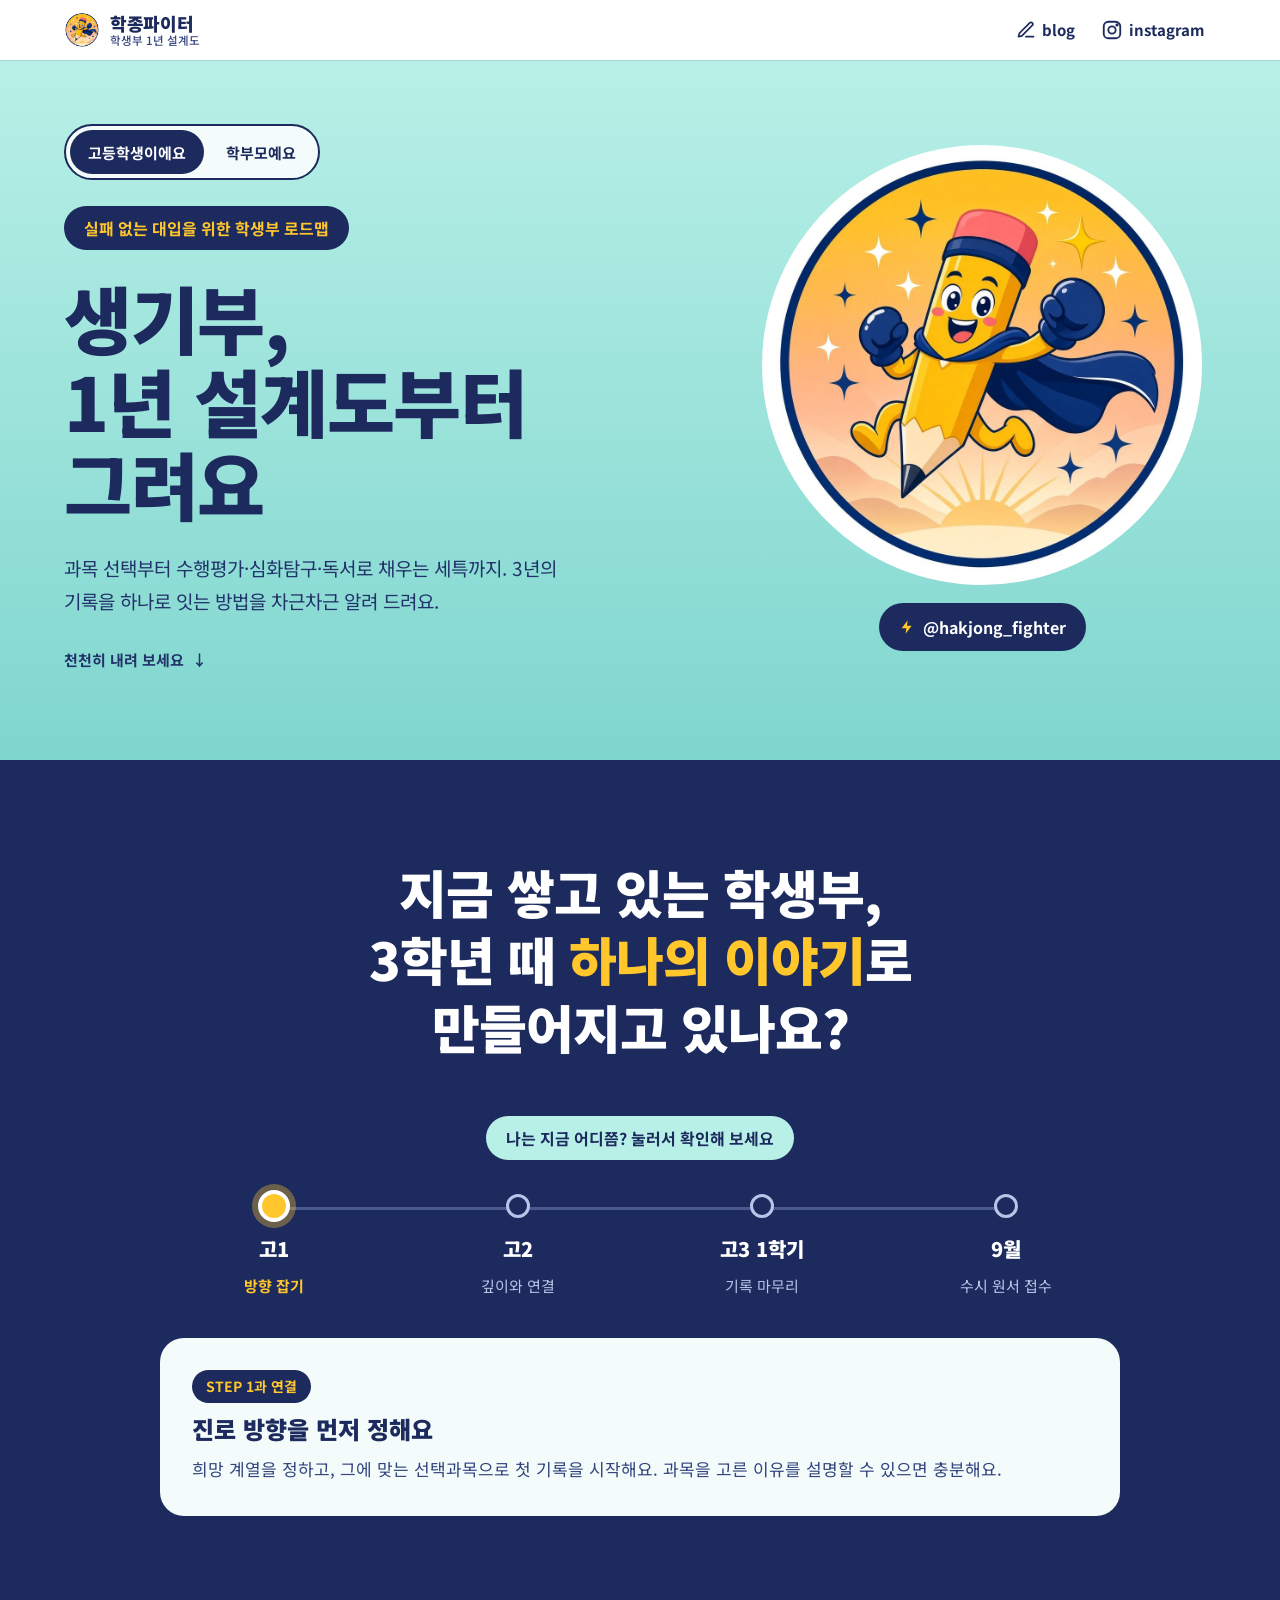
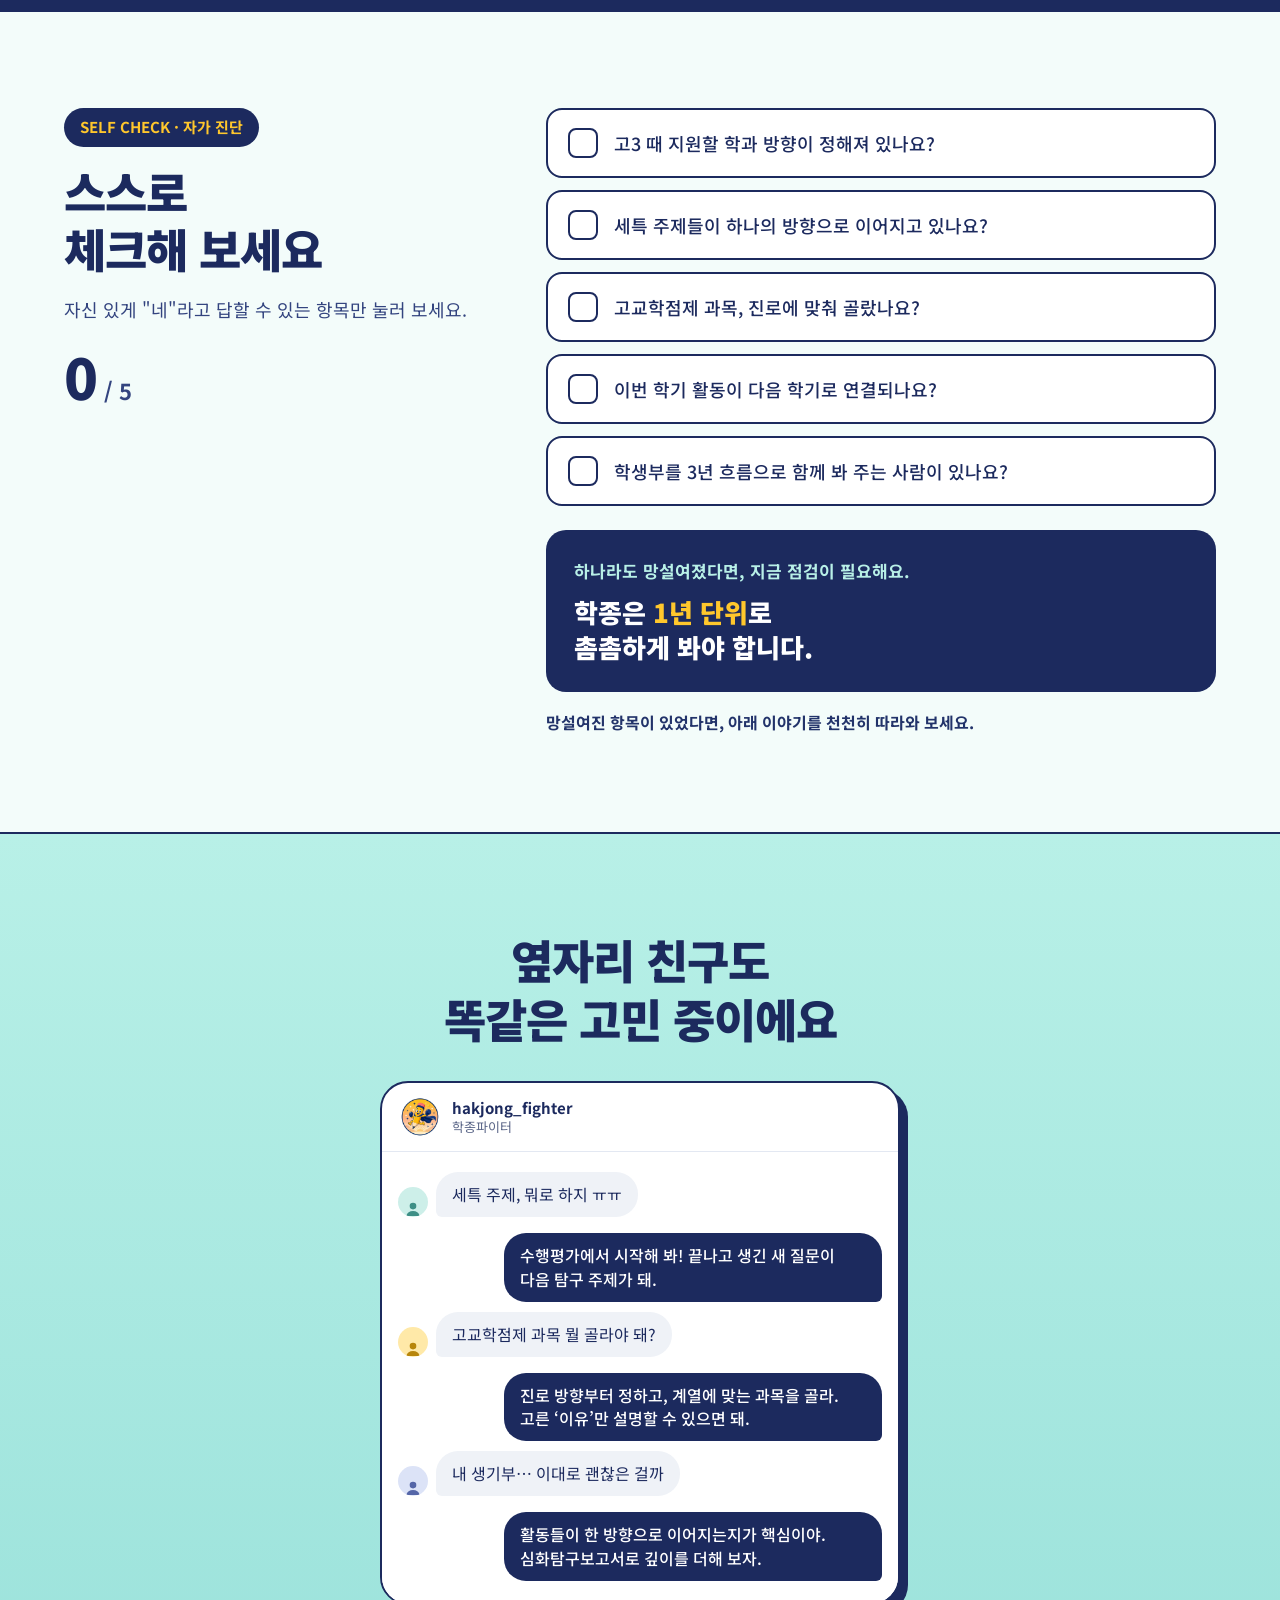
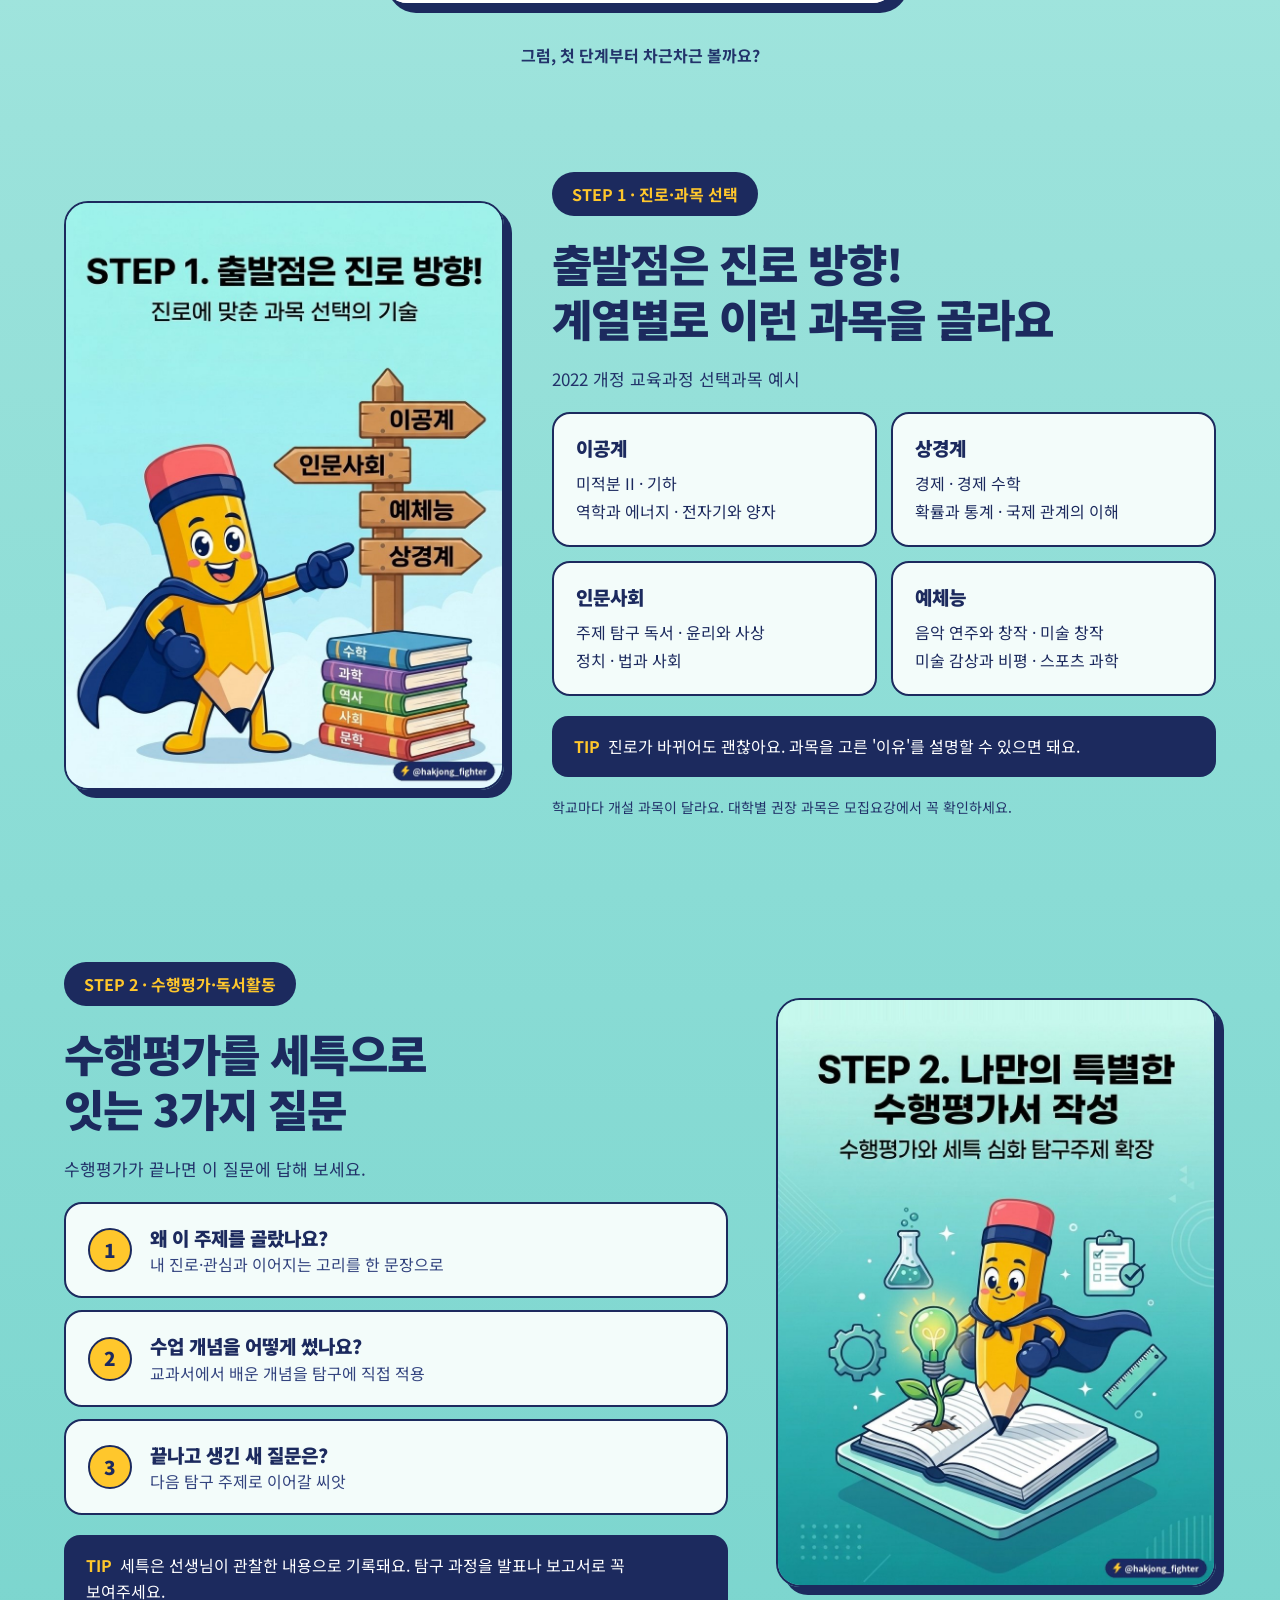
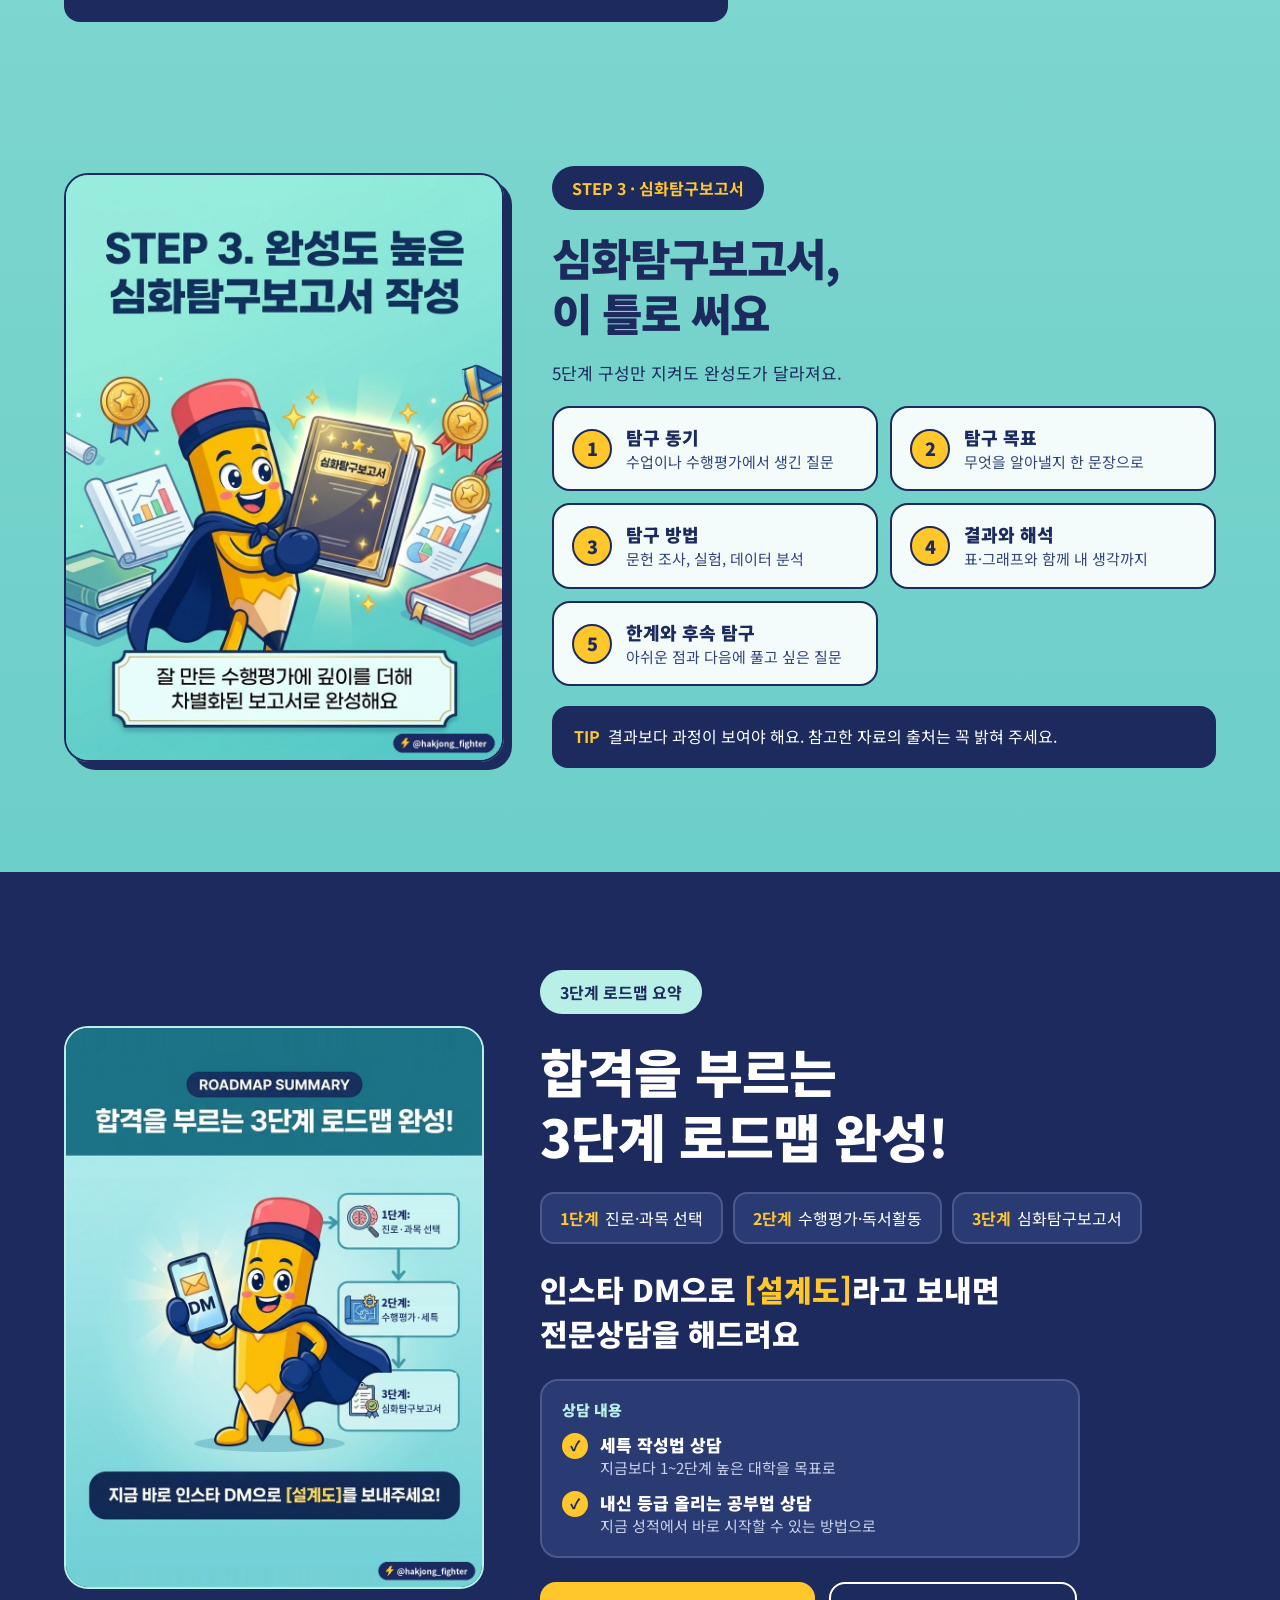
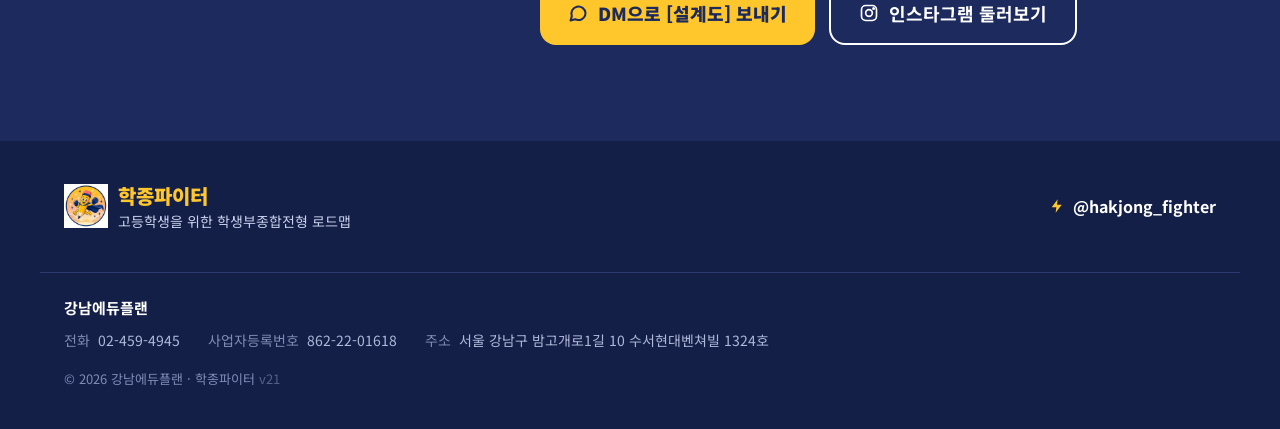
==== commit 75a341b9: "상단 메뉴: 아이콘 + blog, 아이콘 + instagram 표기 (v21) Co-Authored-By: Claude Opus 5.5 <noreply@anthropic.com> " ====
--- a/index.html
+++ b/index.html
@@ -85,8 +85,10 @@
 .hdr-ig{width:44px;height:44px;display:flex;align-items:center;justify-content:center;color:var(--navy);border-radius:999px;flex:none}
 .hdr-ig:hover{background:#F1F4F9}
 .hdr-right{display:flex;align-items:center;gap:2px;flex:none}
-.hdr-blog{display:flex;align-items:center;min-height:44px;padding:0 14px;border-radius:999px;font-size:15px;font-weight:700;color:var(--navy);text-decoration:none}
-.hdr-blog:hover{background:#F1F4F9}
+.hdr-link{display:flex;align-items:center;gap:6px;min-height:44px;padding:0 12px;border-radius:999px;font-size:15px;font-weight:700;color:var(--navy);text-decoration:none}
+.hdr-link:hover{background:#F1F4F9}
+.hdr-link svg{flex:none}
+@media (max-width:400px){.hdr-link{padding:0 7px;font-size:14px;gap:4px}}
 .hdr-tabs{border-top:1px solid #EEF1F5}
 .hdr-tabs .wrap{display:flex;gap:4px;overflow-x:auto;scrollbar-width:none;-webkit-overflow-scrolling:touch}
 .hdr-tabs .wrap::-webkit-scrollbar{display:none}
@@ -423,8 +425,8 @@
   <nav class="wrap hdr-top" aria-label="사이트">
     <a class="logo hdr-logo" href="#top"><img src="images/character.jpg" alt=""><span class="hdr-name"><b>학종파이터</b><small>학생부 1년 설계도</small></span></a>
     <div class="hdr-right">
-      <a class="hdr-blog" href="/blog/" onclick="window.hfTrack&&hfTrack('nav_blog_click')">블로그</a>
-      <a class="hdr-ig" href="https://www.instagram.com/hakjong_fighter/" target="_blank" rel="noopener" aria-label="인스타그램 @hakjong_fighter"><svg aria-hidden="true" width="22" height="22" viewBox="0 0 24 24" fill="none" stroke="currentColor" stroke-width="2" stroke-linecap="round" stroke-linejoin="round"><rect x="3" y="3" width="18" height="18" rx="5"/><circle cx="12" cy="12" r="4"/><circle cx="17.5" cy="6.5" r="0.8" fill="currentColor"/></svg></a>
+      <a class="hdr-link" href="/blog/" onclick="window.hfTrack&&hfTrack('nav_blog_click')"><svg aria-hidden="true" width="20" height="20" viewBox="0 0 24 24" fill="none" stroke="currentColor" stroke-width="2" stroke-linecap="round" stroke-linejoin="round"><path d="M12 20h9"/><path d="M16.5 3.5a2.1 2.1 0 0 1 3 3L7 19l-4 1 1-4Z"/></svg><span>blog</span></a>
+      <a class="hdr-link" href="https://www.instagram.com/hakjong_fighter/" target="_blank" rel="noopener" aria-label="인스타그램 @hakjong_fighter"><svg aria-hidden="true" width="22" height="22" viewBox="0 0 24 24" fill="none" stroke="currentColor" stroke-width="2" stroke-linecap="round" stroke-linejoin="round"><rect x="3" y="3" width="18" height="18" rx="5"/><circle cx="12" cy="12" r="4"/><circle cx="17.5" cy="6.5" r="0.8" fill="currentColor"/></svg><span>instagram</span></a>
     </div>
   </nav>
 </header>
@@ -636,7 +638,7 @@
         <div><dt>주소</dt><dd>서울 강남구 밤고개로1길 10 수서현대벤쳐빌 1324호</dd></div>
       </dl>
     </address>
-    <p class="copy">© 2026 강남에듀플랜 · 학종파이터 <span class="ver">v20</span></p>
+    <p class="copy">© 2026 강남에듀플랜 · 학종파이터 <span class="ver">v21</span></p>
   </div>
 </footer>
 
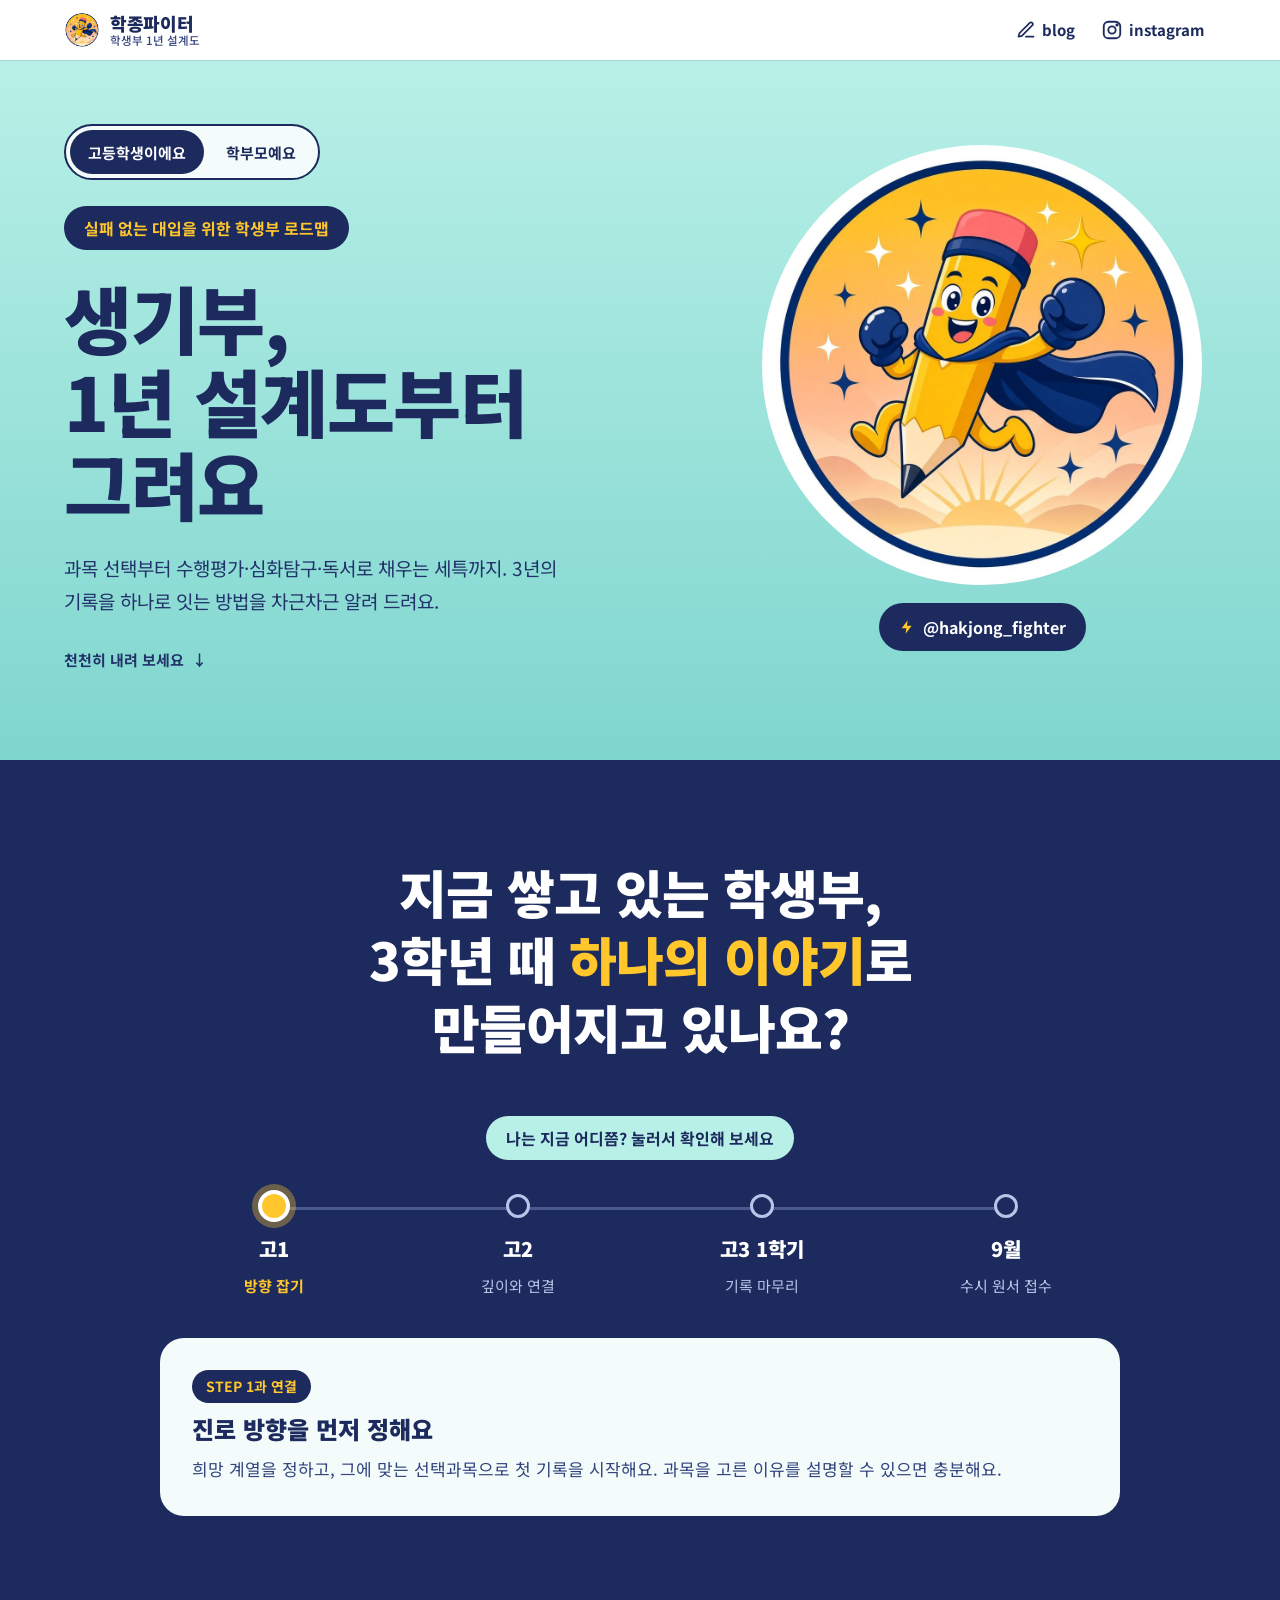
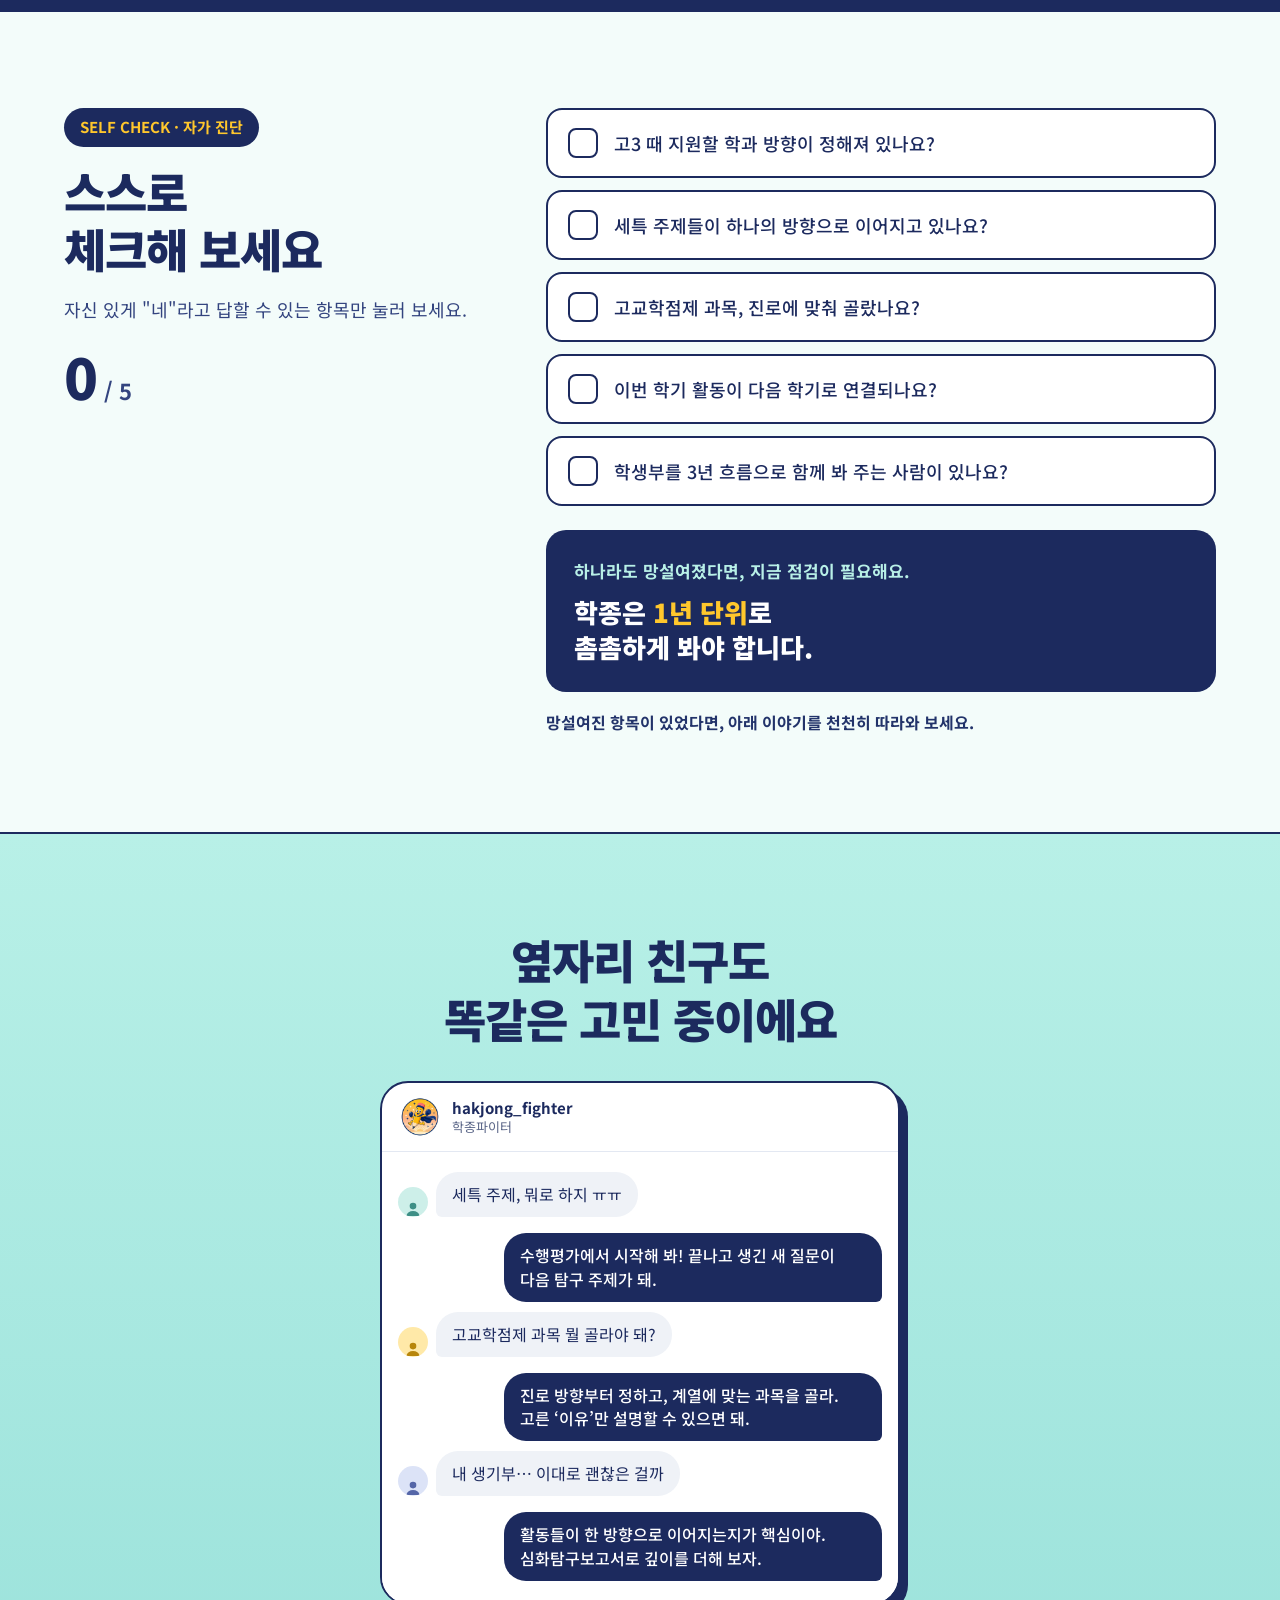
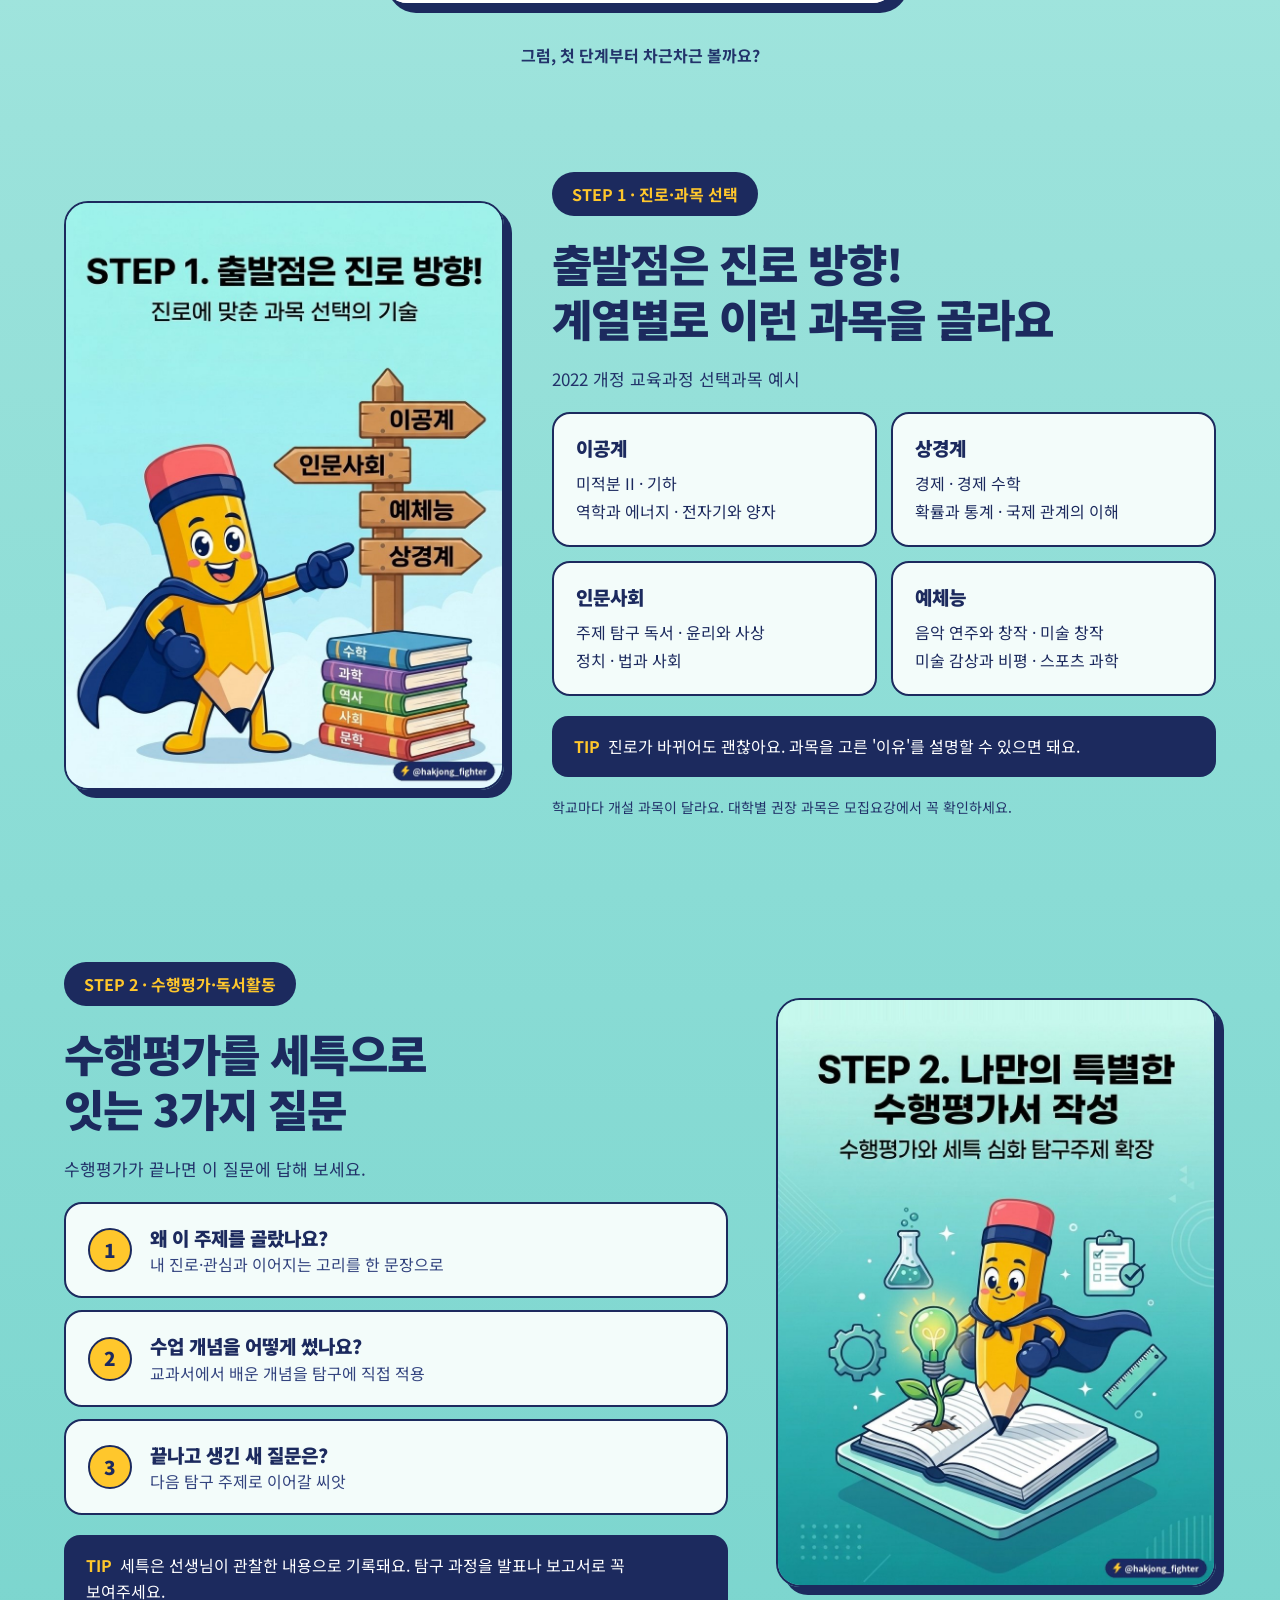
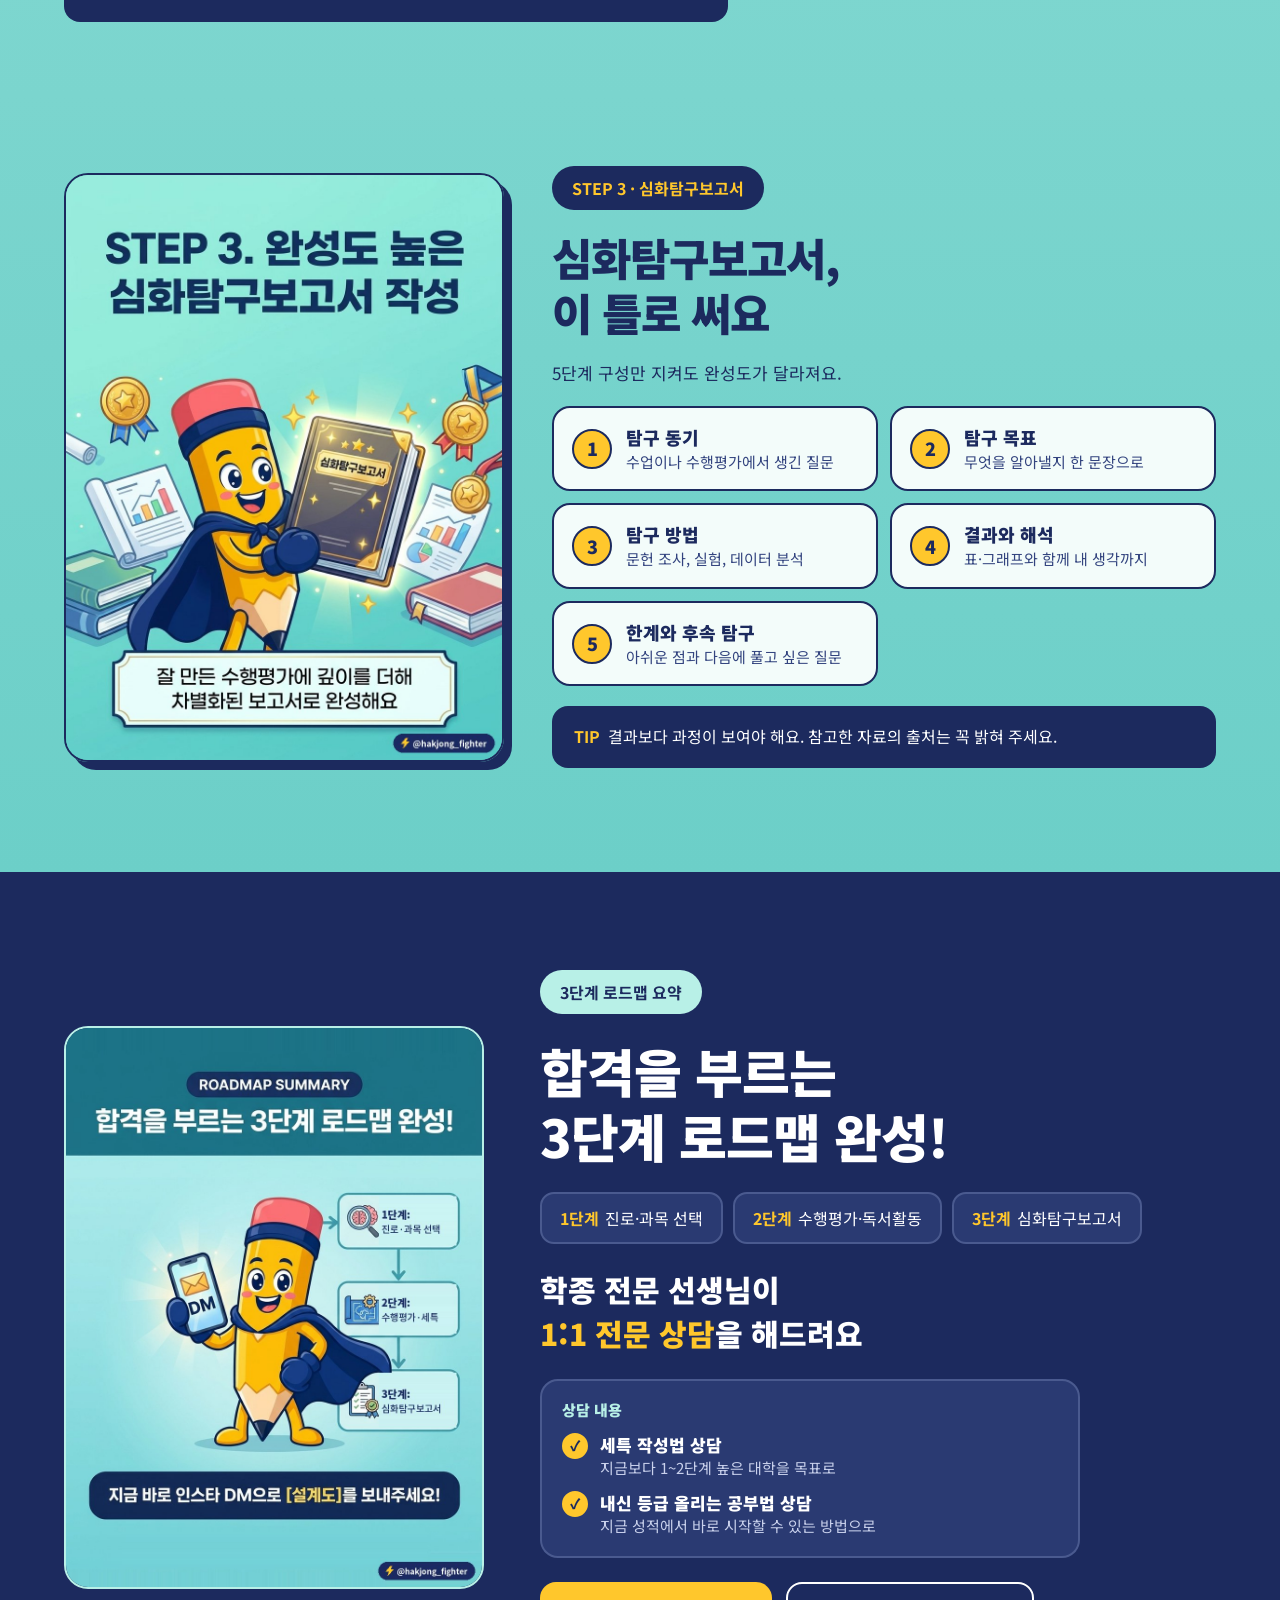
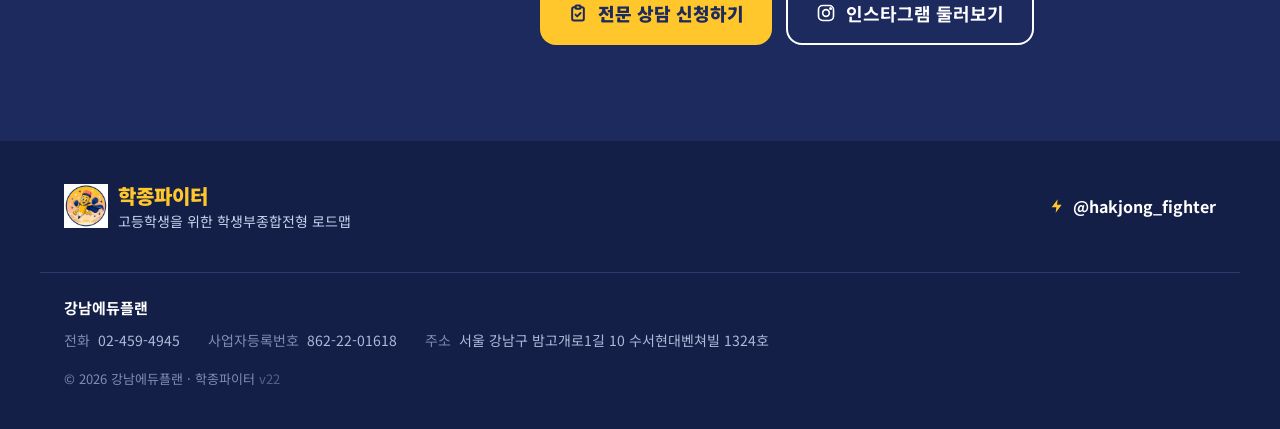
==== commit 1b4f1751: "전문 상담 신청 폼 추가, 홈페이지·블로그 상담 버튼을 신청 폼으로 연결 - /consult/: 상담 신청 페이지(개인정보 수집·이용 동의, 만 14세 확인) - /blog/adm" ====
--- a/index.html
+++ b/index.html
@@ -598,7 +598,7 @@
         <li><b>2단계</b>수행평가·독서활동</li>
         <li><b>3단계</b>심화탐구보고서</li>
       </ol>
-      <p class="big">인스타 DM으로 <em>[설계도]</em>라고 보내면 <br>전문상담을 해드려요</p>
+      <p class="big">학종 전문 선생님이<br><em>1:1 전문 상담</em>을 해드려요</p>
       <div class="offer dark" aria-label="전문상담 내용">
         <span class="offer-h">상담 내용</span>
         <ul>
@@ -607,9 +607,9 @@
         </ul>
       </div>
       <div class="buttons">
-        <a class="btn btn-yellow" href="https://www.instagram.com/hakjong_fighter/" data-dm>
-          <svg class="i" aria-hidden="true" width="20" height="20" viewBox="0 0 24 24" fill="none" stroke="currentColor" stroke-width="2.4" stroke-linecap="round" stroke-linejoin="round"><path d="M21 12a8.5 8.5 0 0 1-12.6 7.4L3 21l1.6-5.2A8.5 8.5 0 1 1 21 12z"/></svg>
-          DM으로 [설계도] 보내기
+        <a class="btn btn-yellow" href="/consult/" onclick="window.hfTrack&&hfTrack('consult_click',{cta_location:'roadmap'})">
+          <svg class="i" aria-hidden="true" width="20" height="20" viewBox="0 0 24 24" fill="none" stroke="currentColor" stroke-width="2.4" stroke-linecap="round" stroke-linejoin="round"><path d="M9 5H7a2 2 0 0 0-2 2v12a2 2 0 0 0 2 2h10a2 2 0 0 0 2-2V7a2 2 0 0 0-2-2h-2"/><rect x="9" y="3" width="6" height="4" rx="1"/><path d="m9 14 2 2 4-4"/></svg>
+          전문 상담 신청하기
         </a>
         <a class="btn btn-line" href="https://www.instagram.com/hakjong_fighter/" target="_blank" rel="noopener">
           <svg class="i" aria-hidden="true" width="20" height="20" viewBox="0 0 24 24" fill="none" stroke="currentColor" stroke-width="2" stroke-linecap="round" stroke-linejoin="round"><rect x="3" y="3" width="18" height="18" rx="5"/><circle cx="12" cy="12" r="4"/><circle cx="17.5" cy="6.5" r="0.8" fill="currentColor"/></svg>
@@ -638,7 +638,7 @@
         <div><dt>주소</dt><dd>서울 강남구 밤고개로1길 10 수서현대벤쳐빌 1324호</dd></div>
       </dl>
     </address>
-    <p class="copy">© 2026 강남에듀플랜 · 학종파이터 <span class="ver">v21</span></p>
+    <p class="copy">© 2026 강남에듀플랜 · 학종파이터 <span class="ver">v22</span></p>
   </div>
 </footer>
 
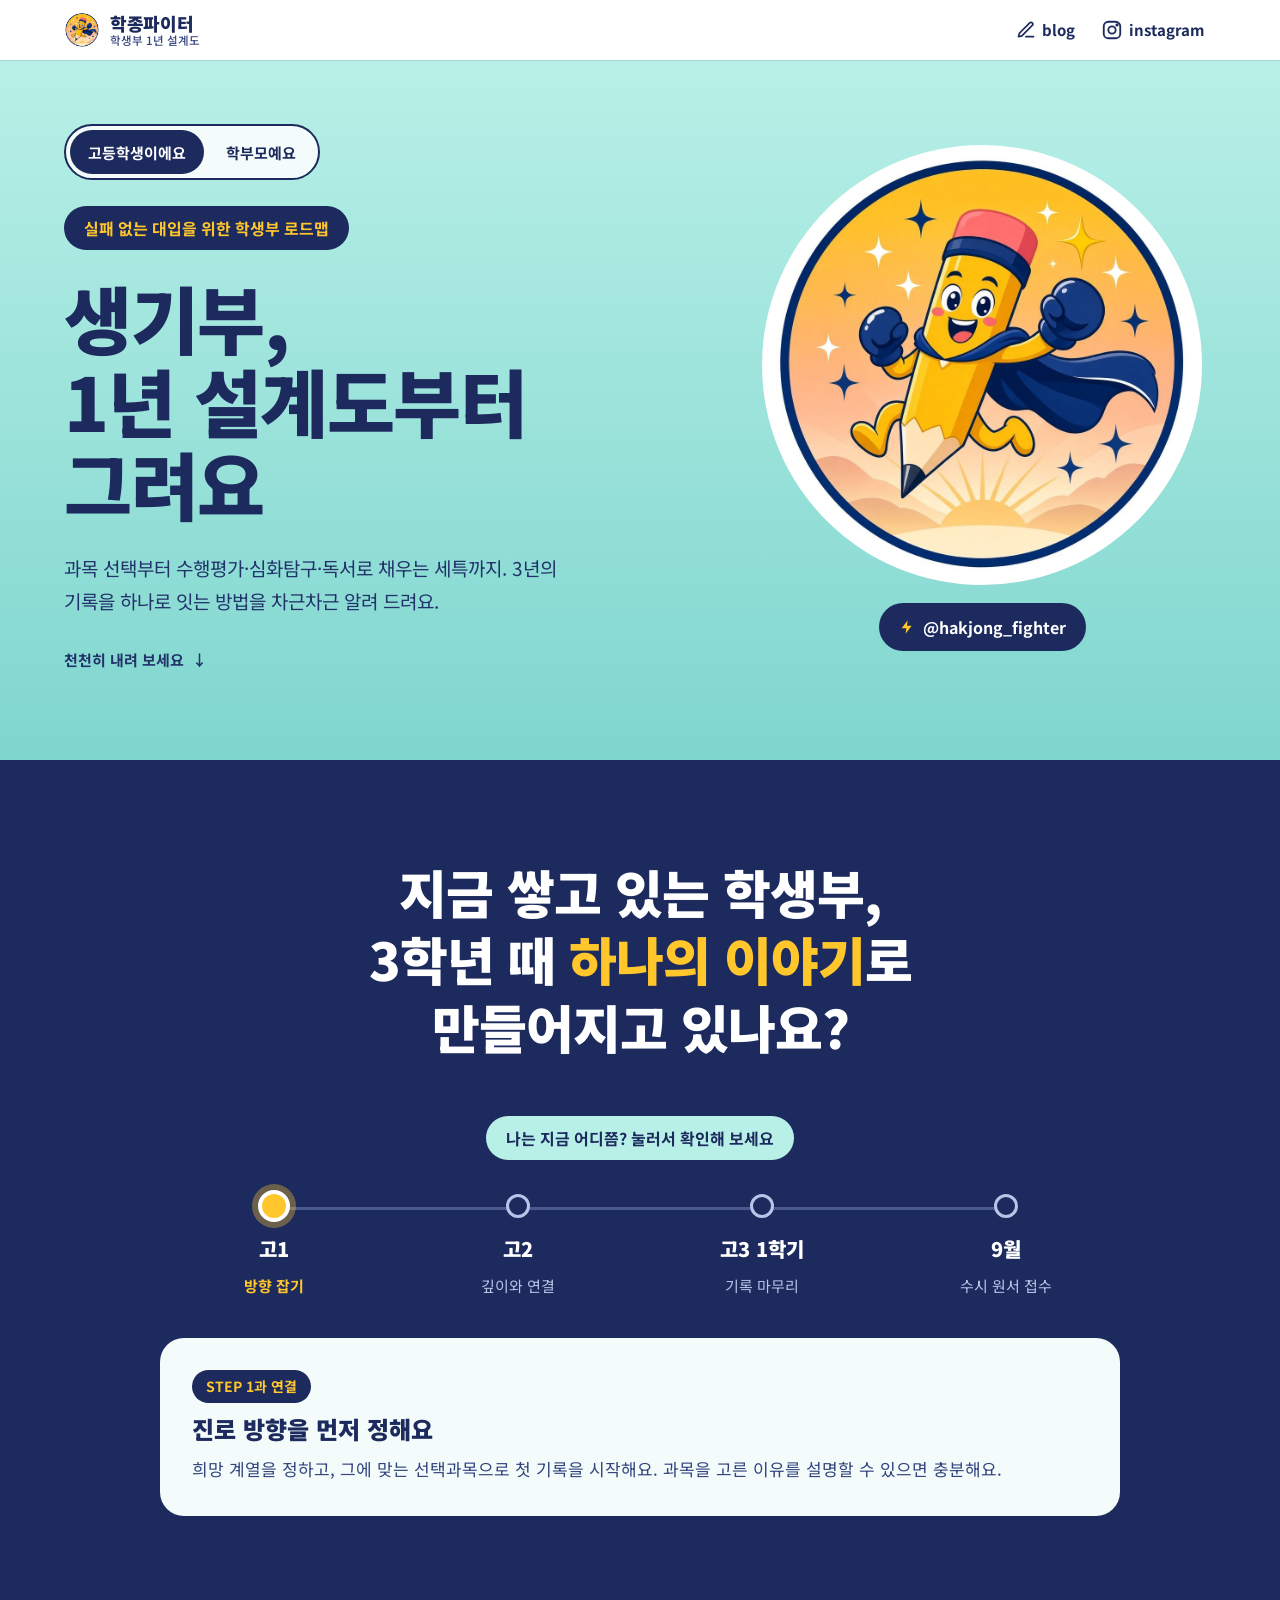
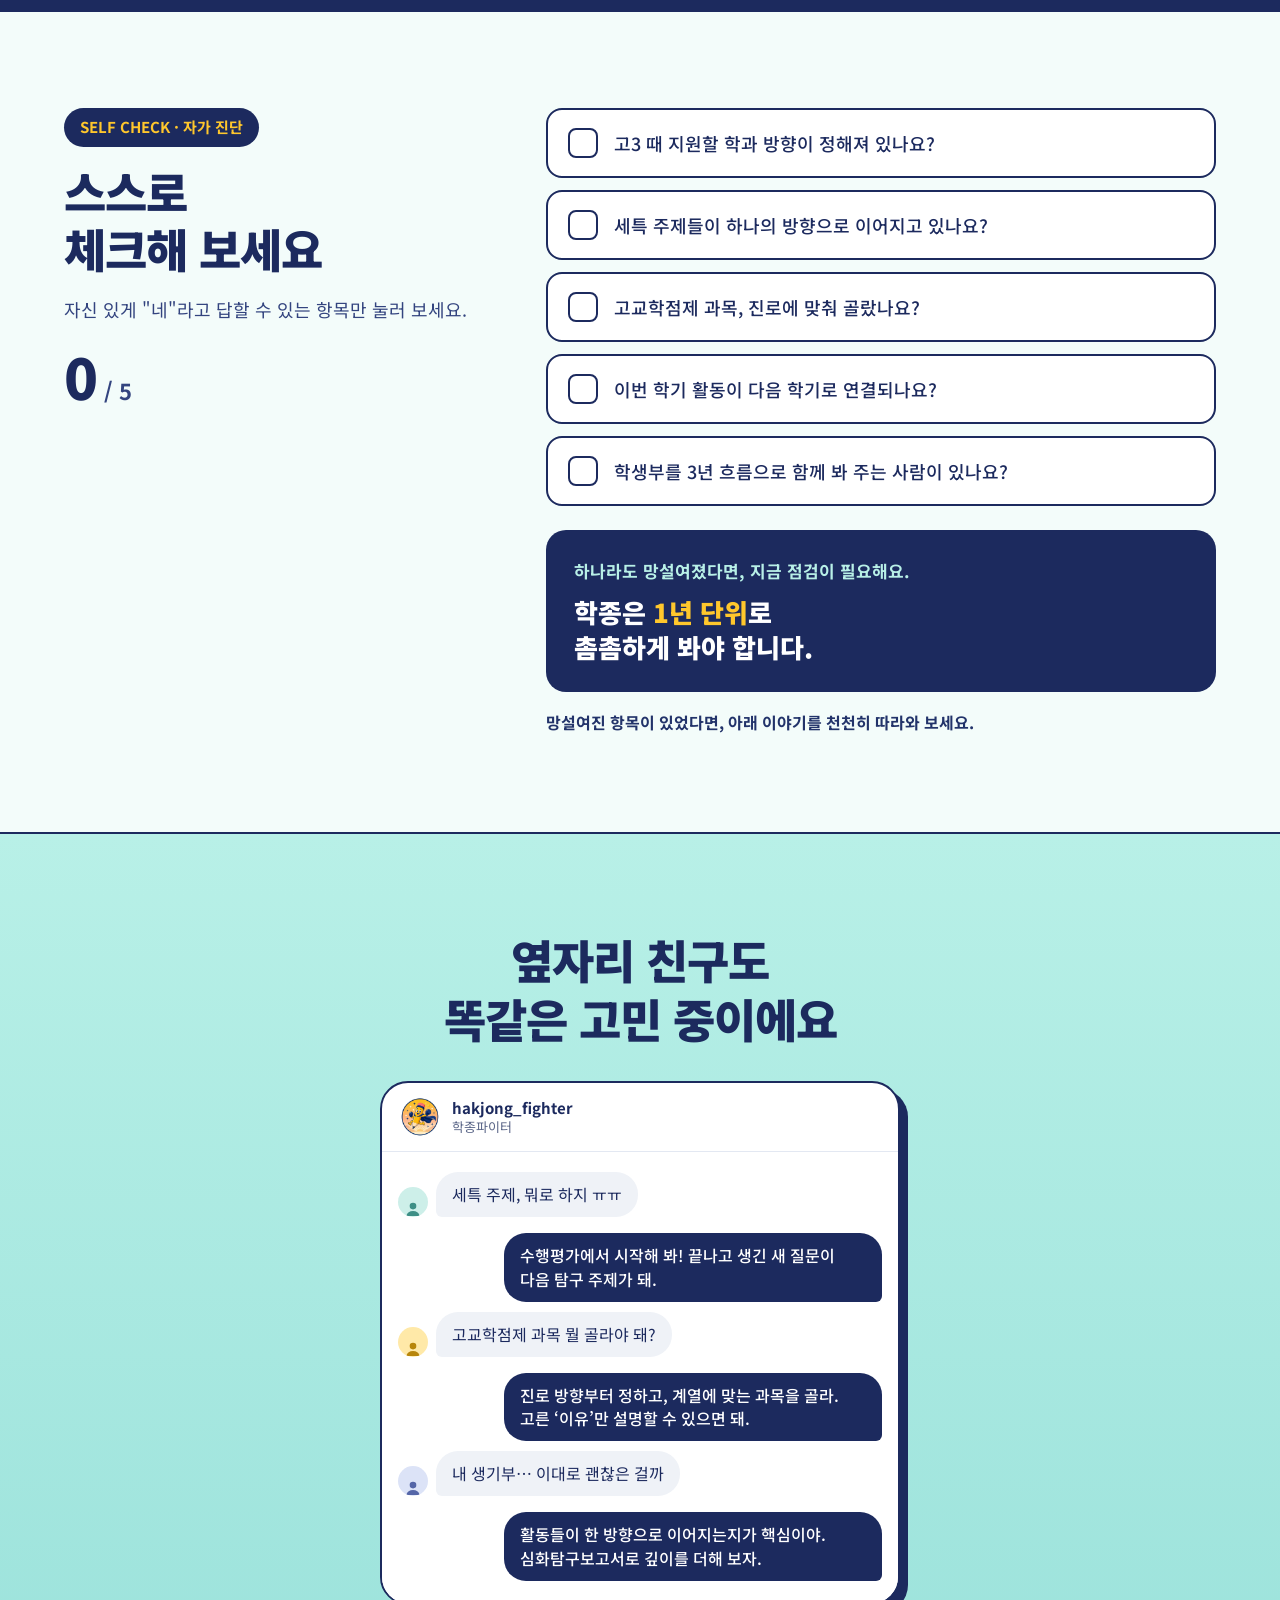
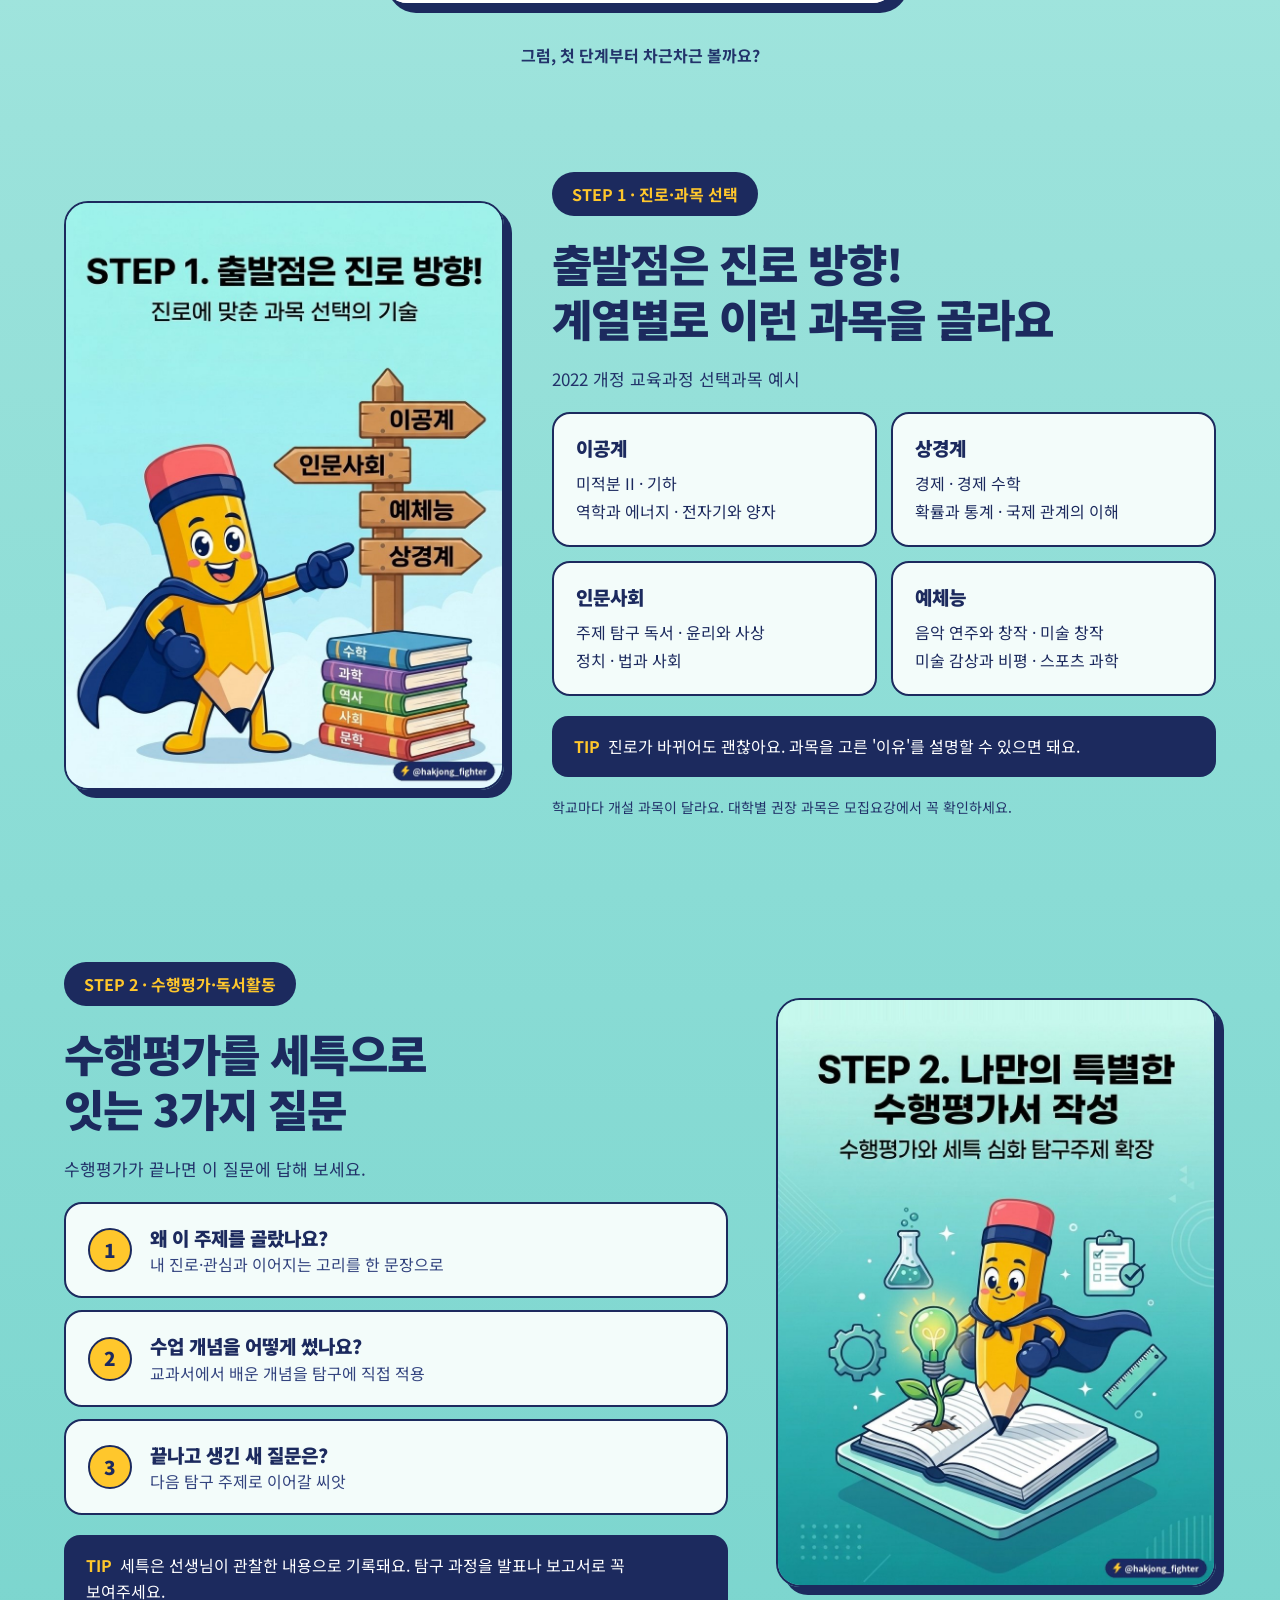
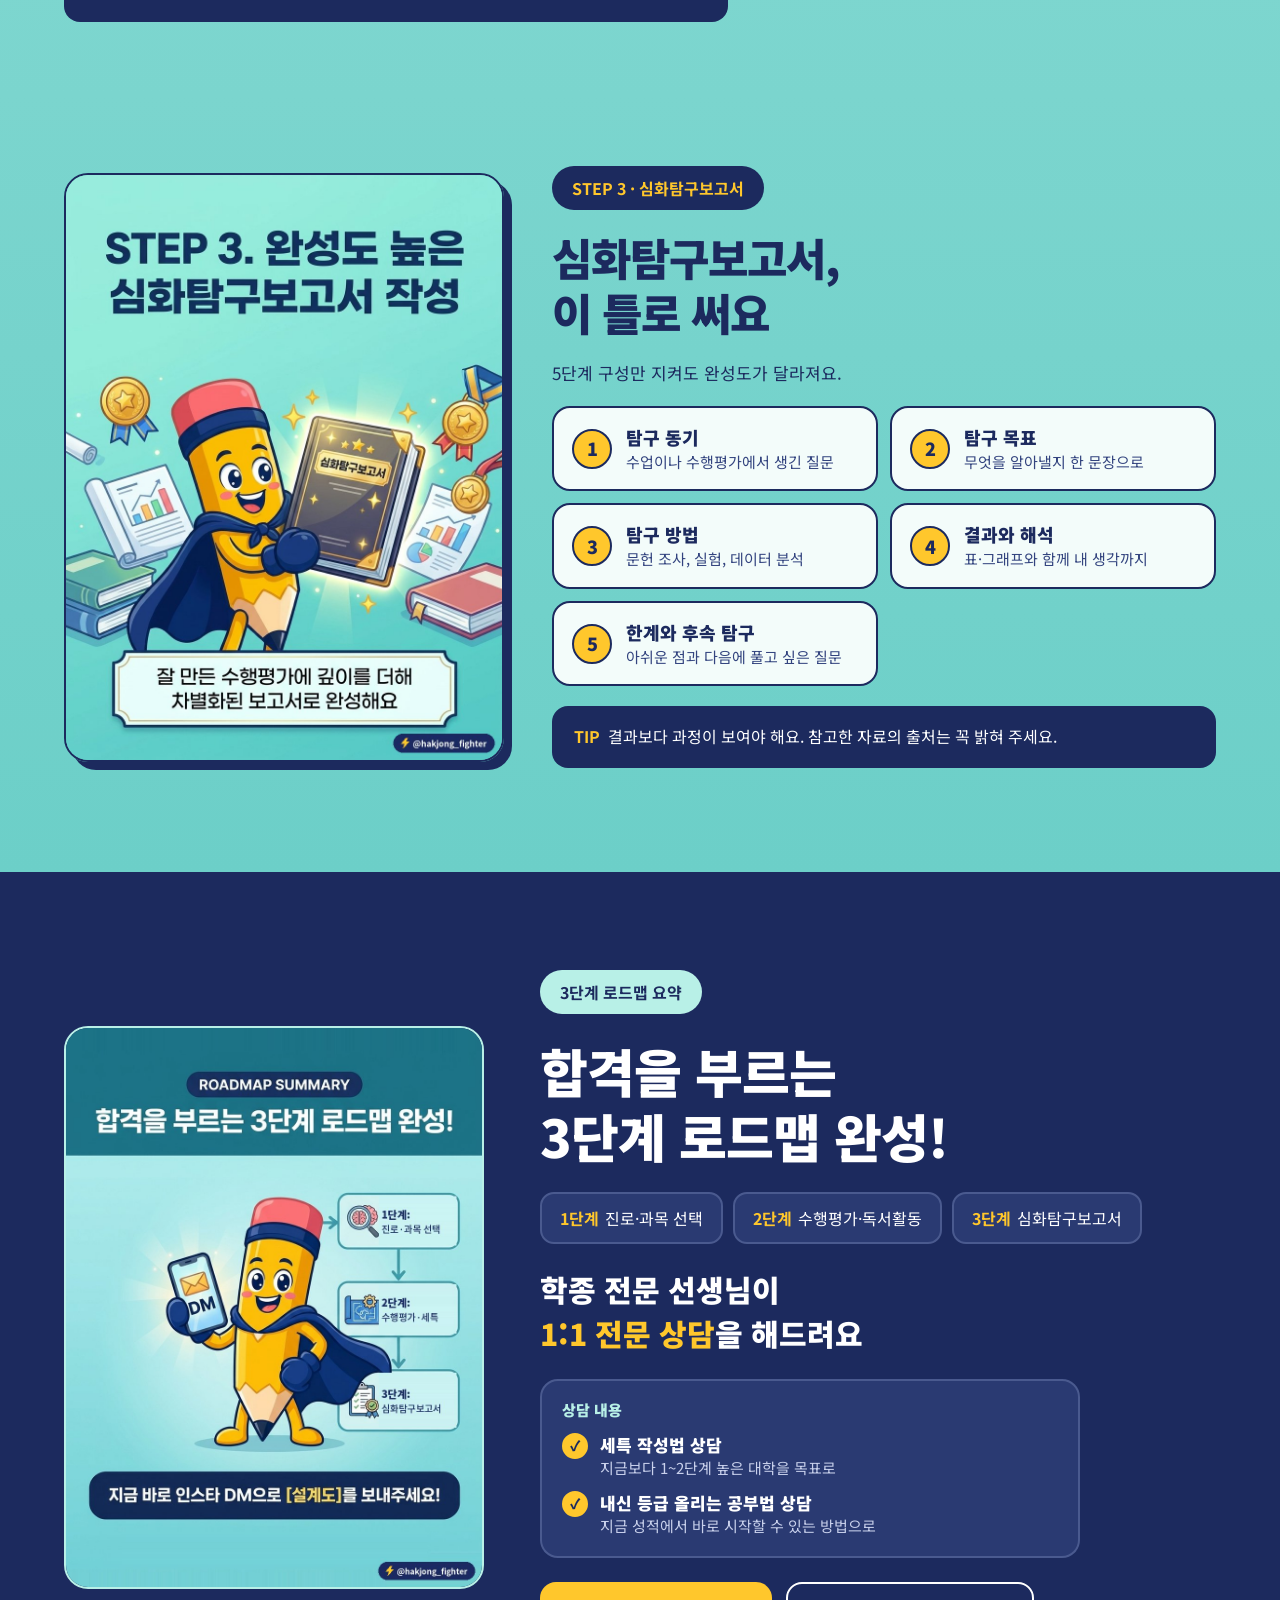
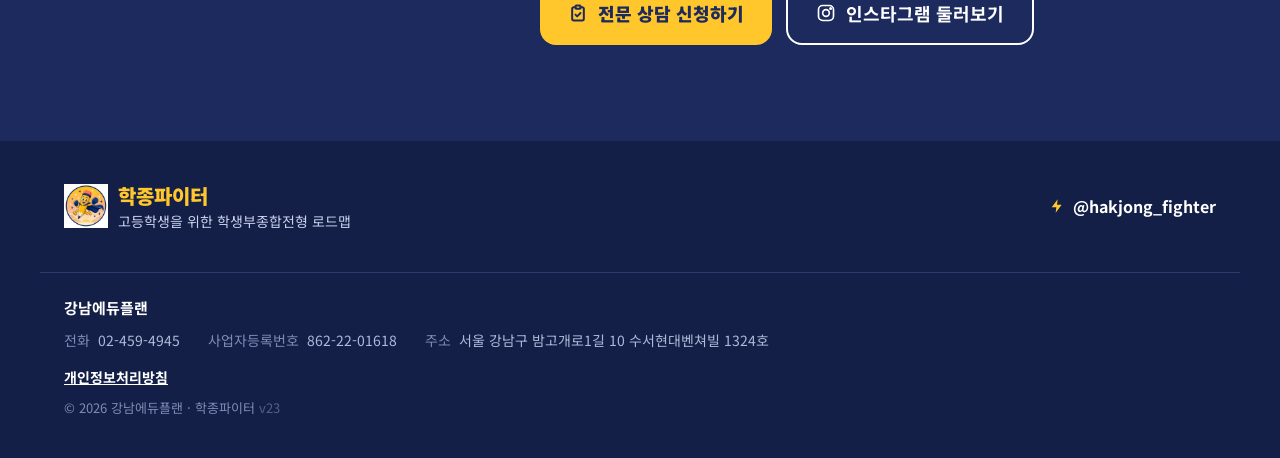
==== commit 8528aefa: "상담 신청 페이지 개편: 랜딩 디자인 통일, 칸별 안내, 상담 항목 변경, 개인정보처리방침 추가 (미리보기) Co-Authored-By: Claude Opus 5.5 <norepl" ====
--- a/index.html
+++ b/index.html
@@ -18,6 +18,8 @@
   // 사이트 안 행동 이벤트를 GA4로 보냄
   window.hfTrack = function (name, params) { gtag('event', name, params || {}); };
 </script>
+<!-- 자체 방문 집계 (GA4와 별개 · 쿠키와 IP 저장 없음) -->
+<script defer src="/assets/hf-track.js"></script>
 <!-- End Google Analytics -->
 <meta charset="utf-8">
 <meta name="viewport" content="width=device-width, initial-scale=1">
@@ -236,7 +238,9 @@
 footer dd{margin:0}
 footer dd a{color:#AEB8D9;text-decoration:none}
 footer dd a:hover{color:#fff;text-decoration:underline}
-footer .copy{margin-top:18px;font-size:13px;color:#7F8BB3}
+footer .links{margin-top:16px;font-size:14px}
+footer .links a{color:#fff;font-weight:700}
+footer .copy{margin-top:10px;font-size:13px;color:#7F8BB3}
 footer .ver{opacity:.6}
 a:focus-visible,button:focus-visible{outline:3px solid var(--yellow);outline-offset:3px}
 button,a{-webkit-tap-highlight-color:transparent}
@@ -638,7 +642,8 @@
         <div><dt>주소</dt><dd>서울 강남구 밤고개로1길 10 수서현대벤쳐빌 1324호</dd></div>
       </dl>
     </address>
-    <p class="copy">© 2026 강남에듀플랜 · 학종파이터 <span class="ver">v22</span></p>
+    <p class="links"><a href="/privacy/">개인정보처리방침</a></p>
+    <p class="copy">© 2026 강남에듀플랜 · 학종파이터 <span class="ver">v23</span></p>
   </div>
 </footer>
 
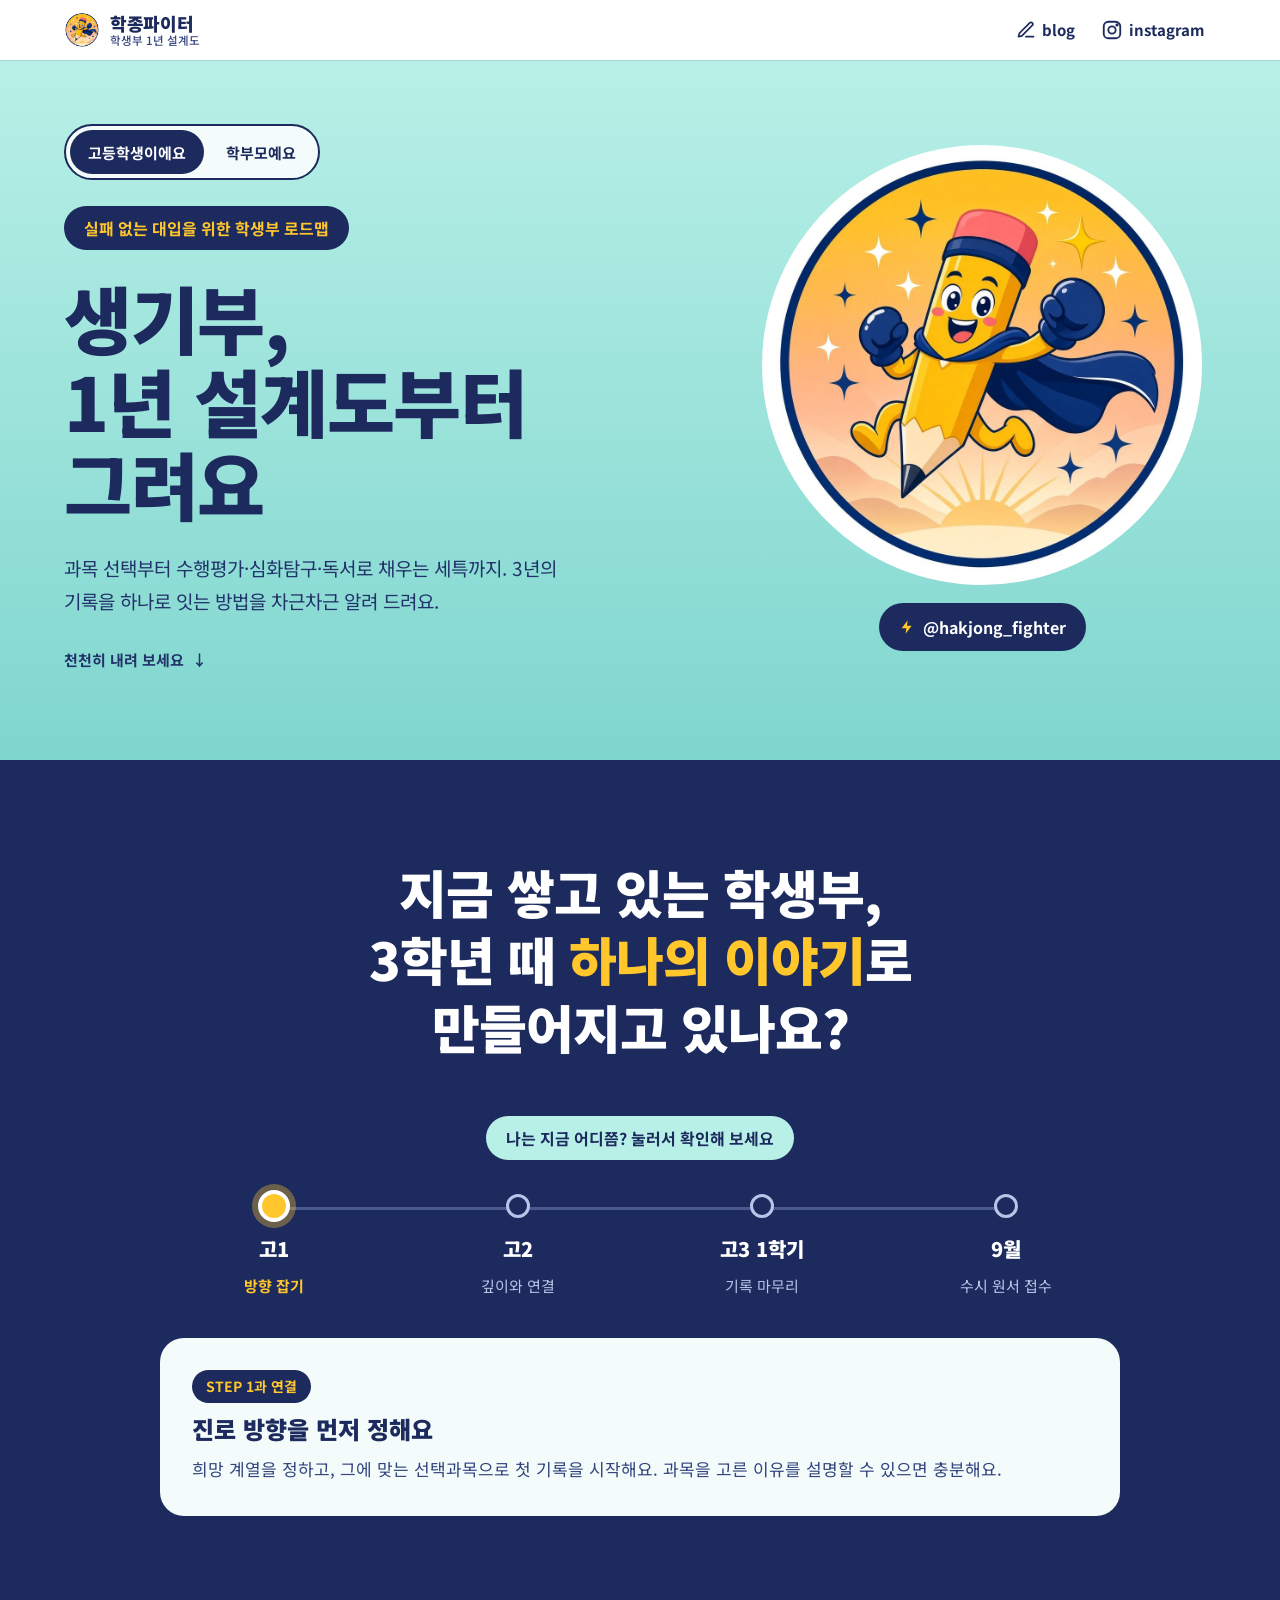
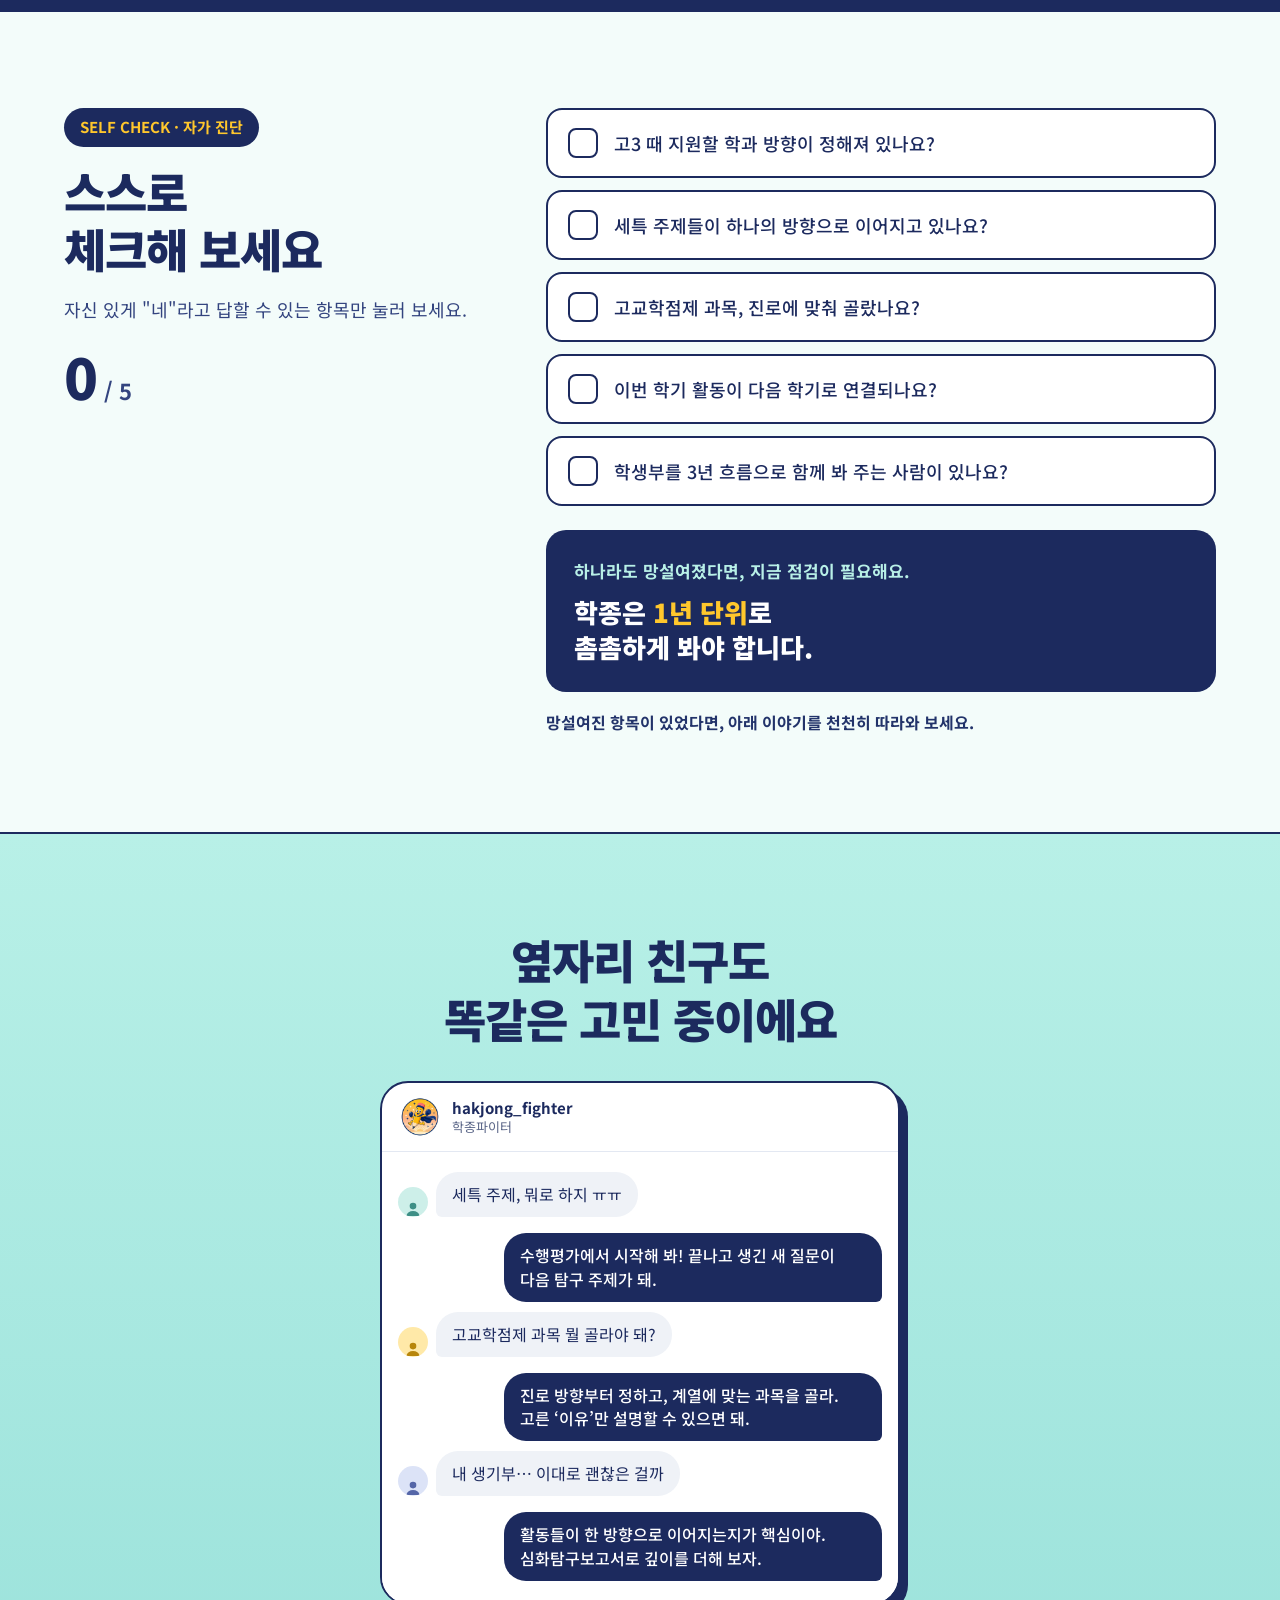
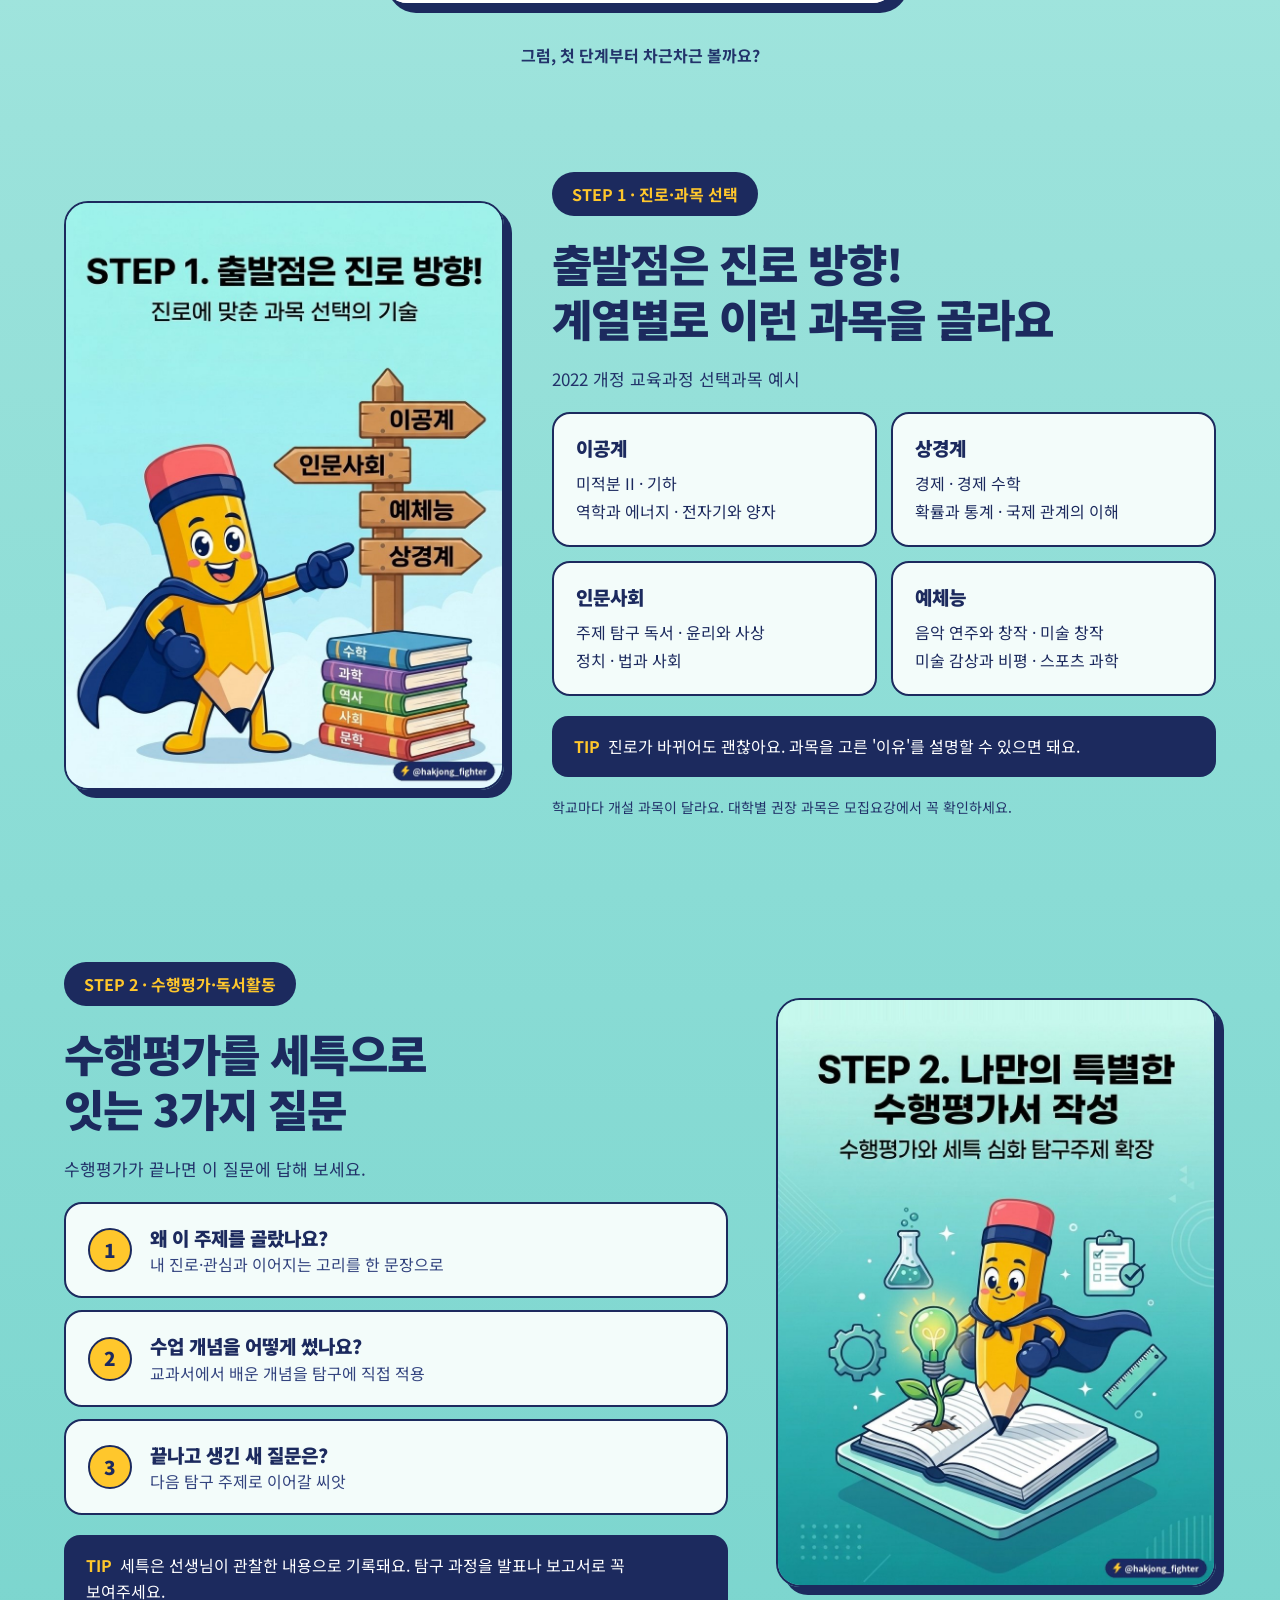
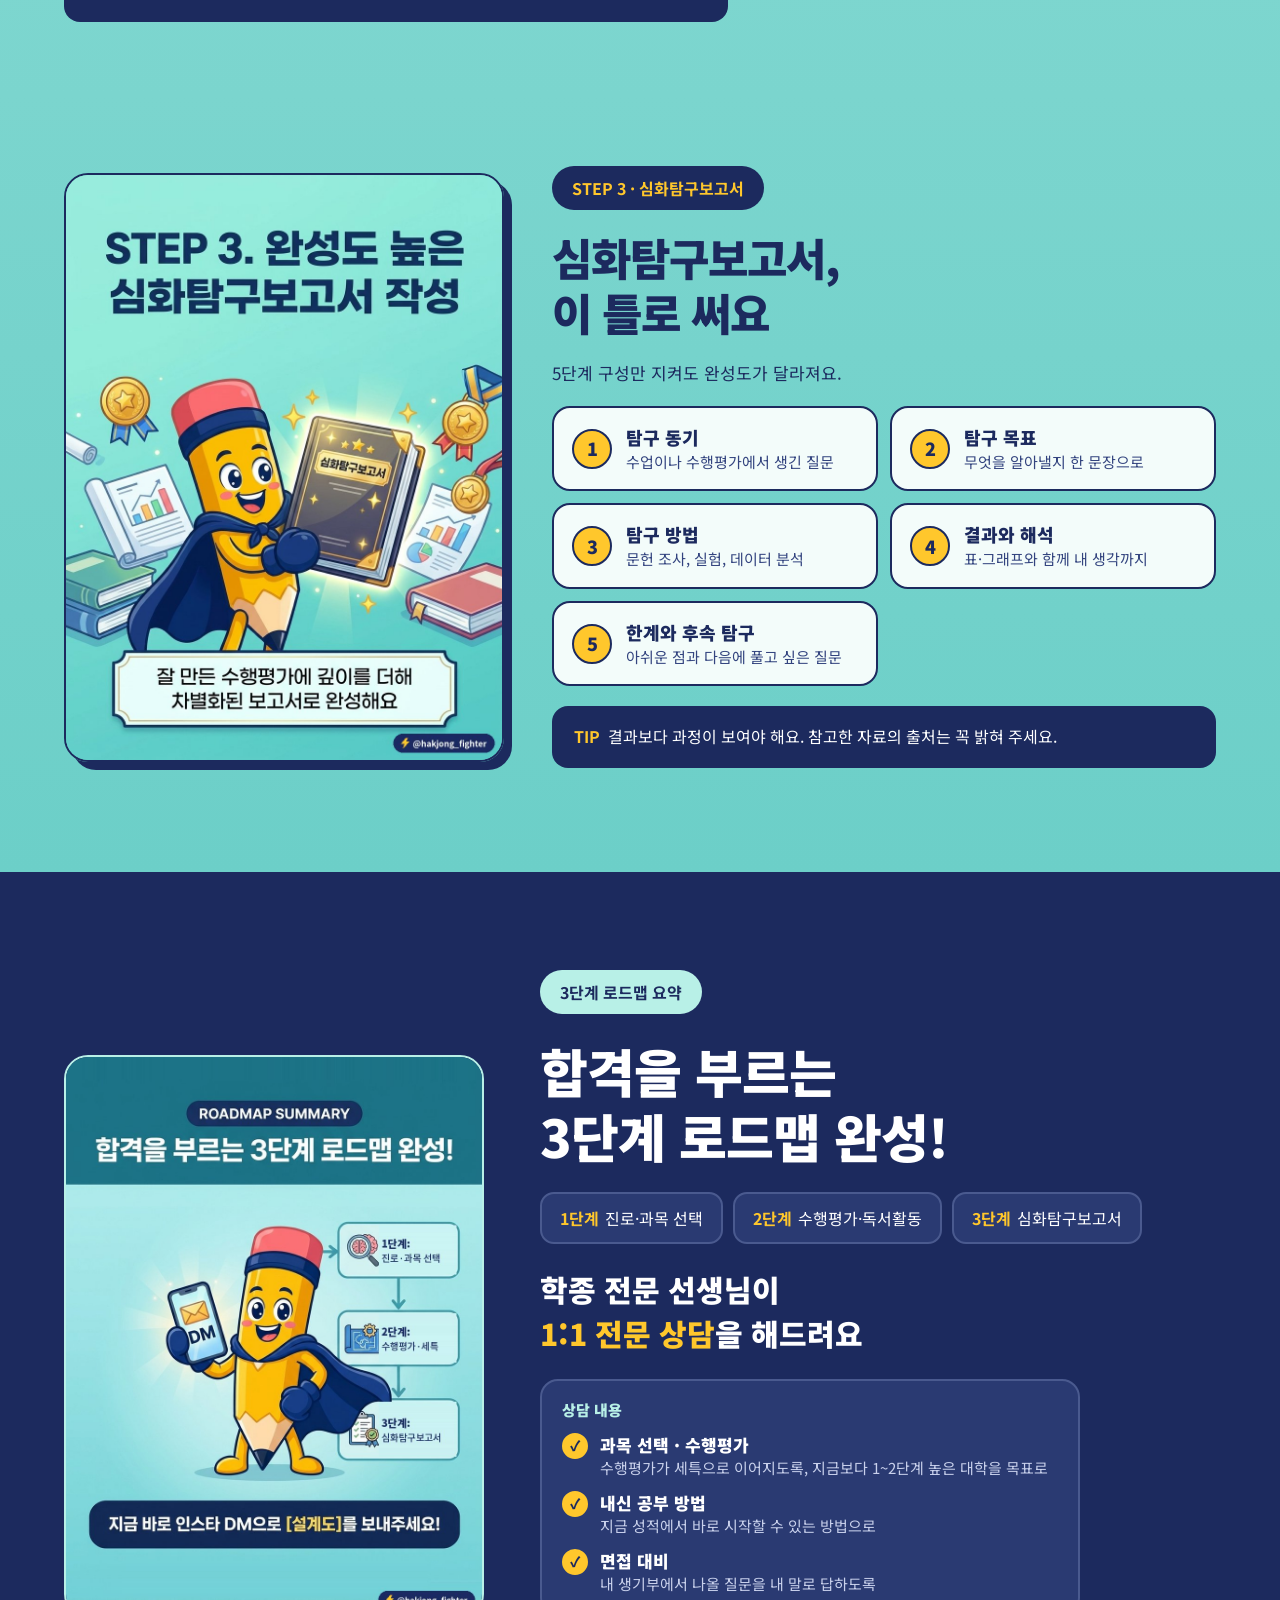
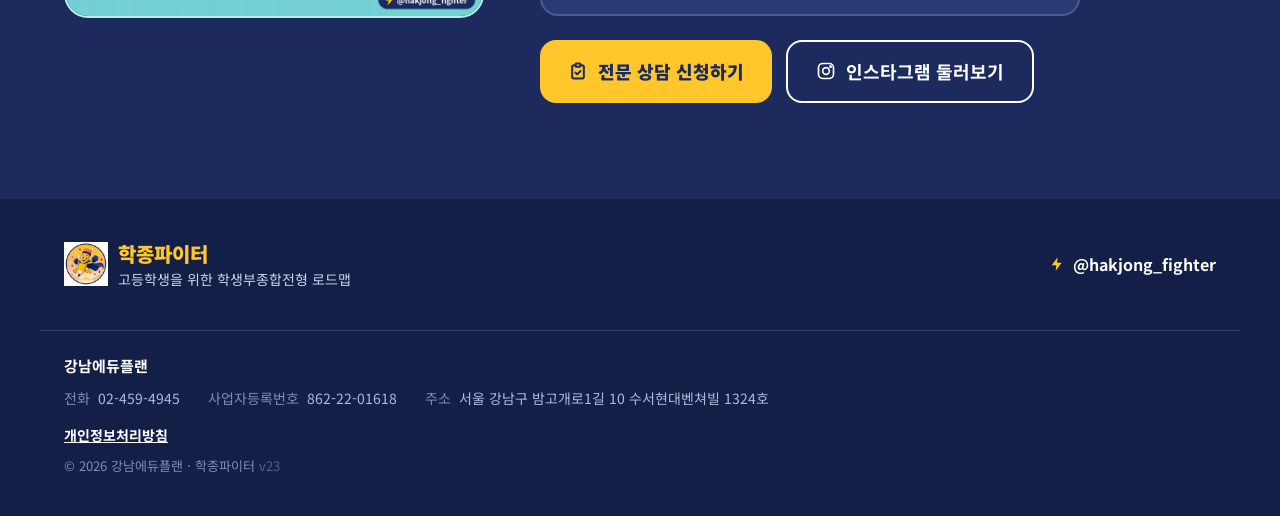
==== commit e8f88879: "랜딩 상담 내용을 상담 페이지와 같은 세 가지로 (미리보기) Co-Authored-By: Claude Opus 5.5 <noreply@anthropic.com> Claude-Ses" ====
--- a/index.html
+++ b/index.html
@@ -606,8 +606,9 @@
       <div class="offer dark" aria-label="전문상담 내용">
         <span class="offer-h">상담 내용</span>
         <ul>
-          <li><span class="ok" aria-hidden="true">✓</span><span><b>세특 작성법 상담</b>지금보다 1~2단계 높은 대학을 목표로</span></li>
-          <li><span class="ok" aria-hidden="true">✓</span><span><b>내신 등급 올리는 공부법 상담</b>지금 성적에서 바로 시작할 수 있는 방법으로</span></li>
+          <li><span class="ok" aria-hidden="true">✓</span><span><b>과목 선택 · 수행평가</b>수행평가가 세특으로 이어지도록, 지금보다 1~2단계 높은 대학을 목표로</span></li>
+          <li><span class="ok" aria-hidden="true">✓</span><span><b>내신 공부 방법</b>지금 성적에서 바로 시작할 수 있는 방법으로</span></li>
+          <li><span class="ok" aria-hidden="true">✓</span><span><b>면접 대비</b>내 생기부에서 나올 질문을 내 말로 답하도록</span></li>
         </ul>
       </div>
       <div class="buttons">
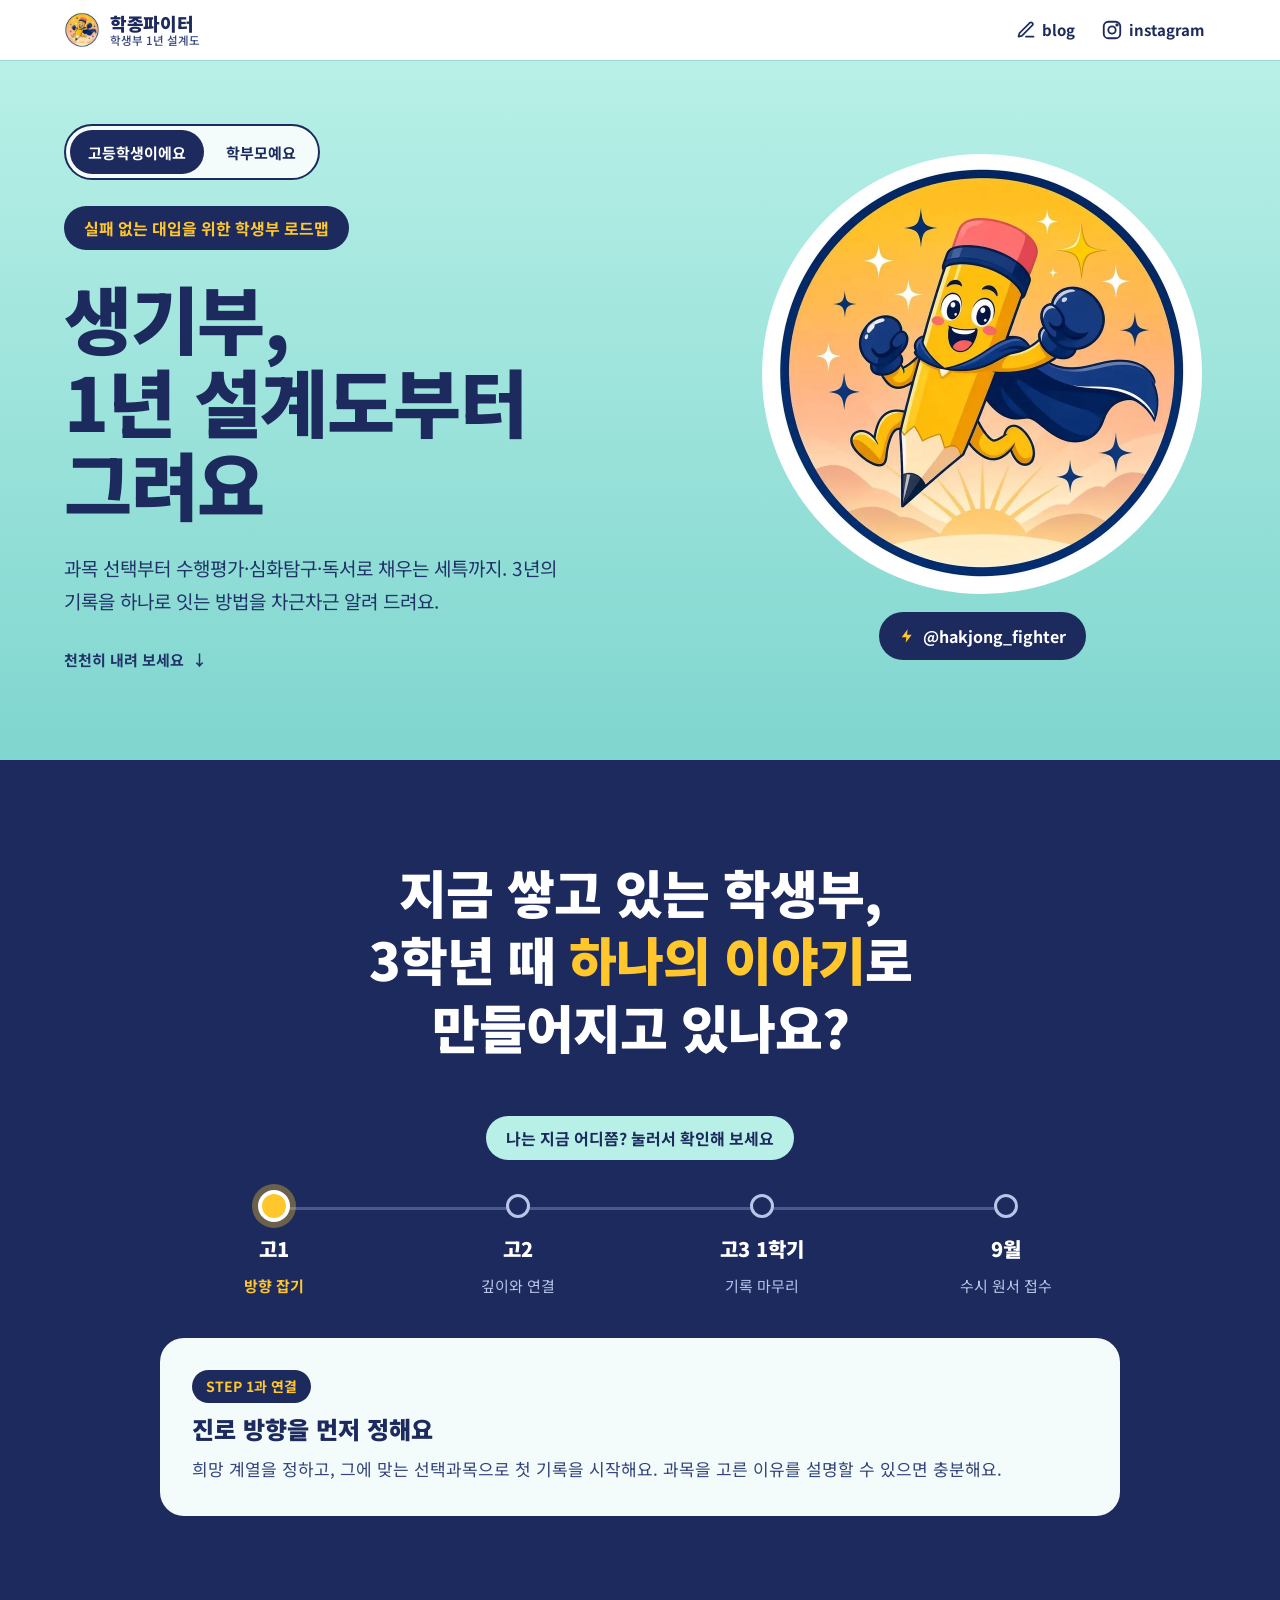
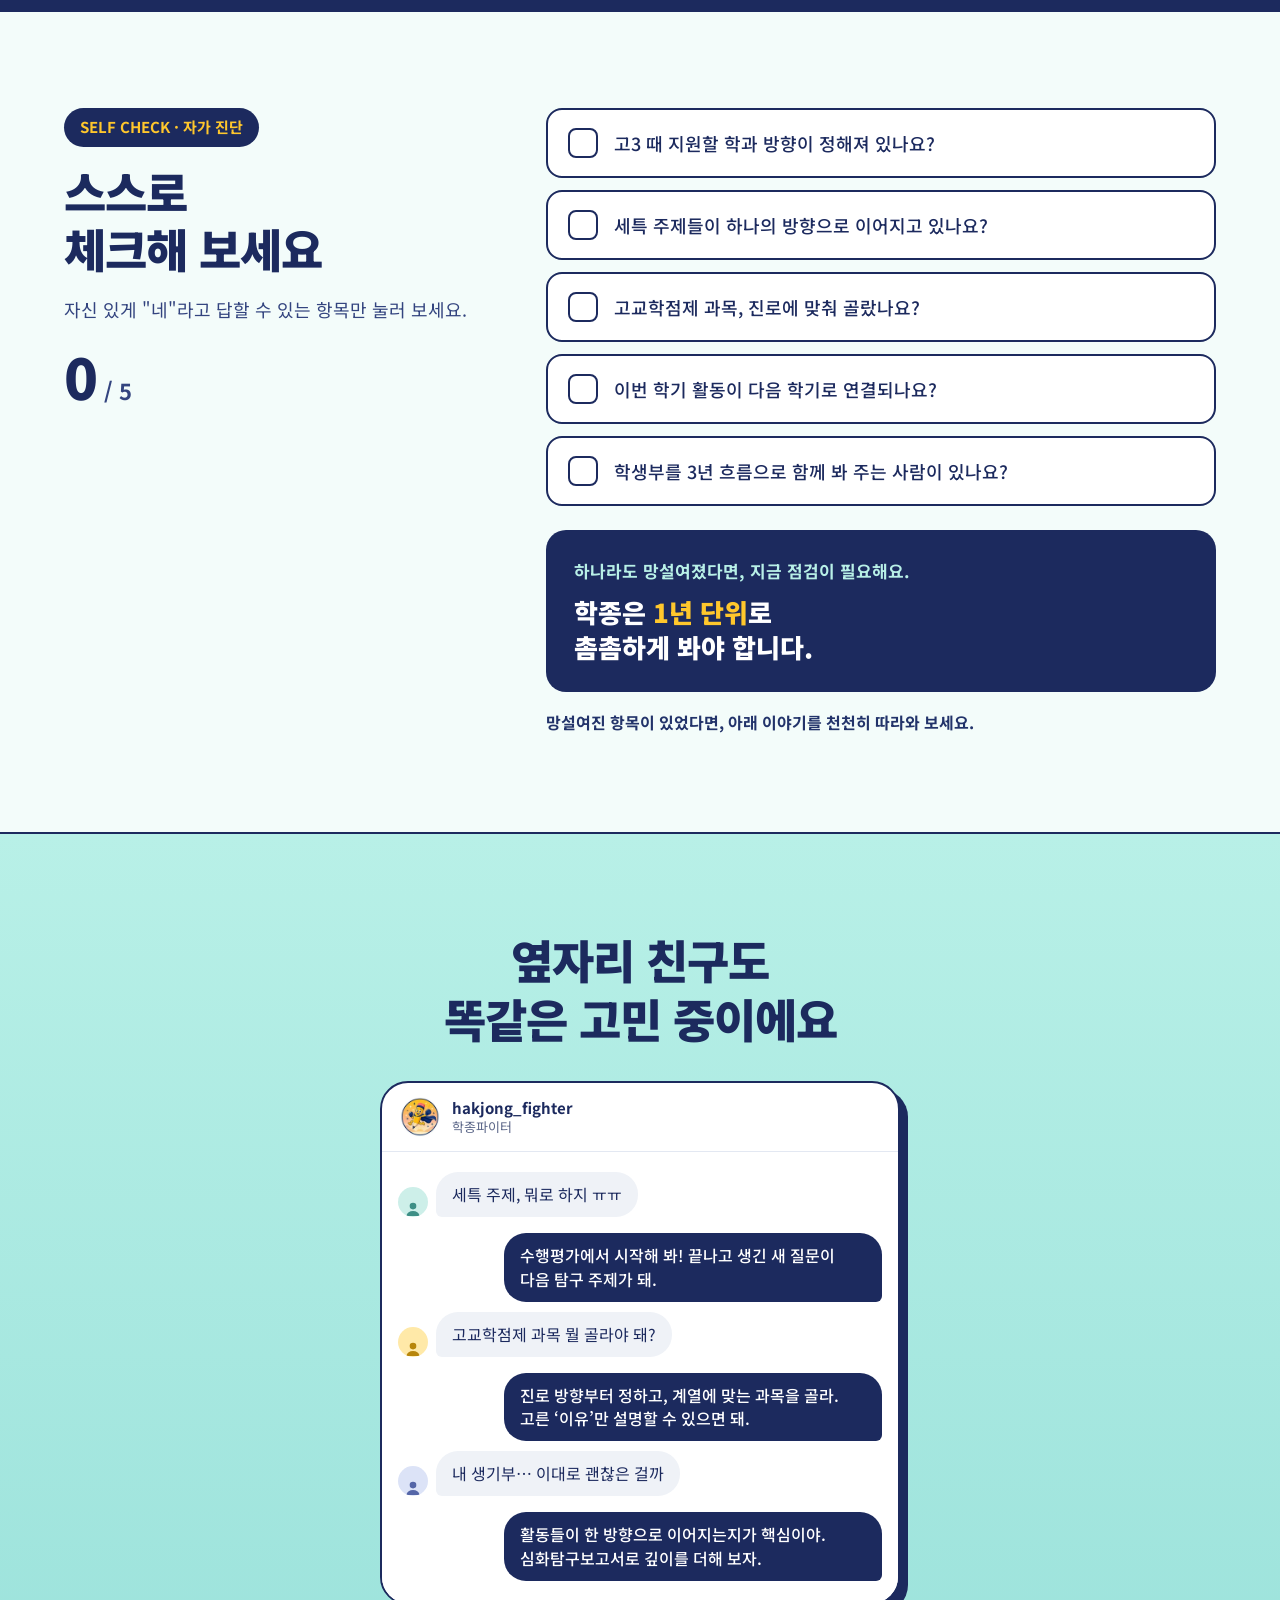
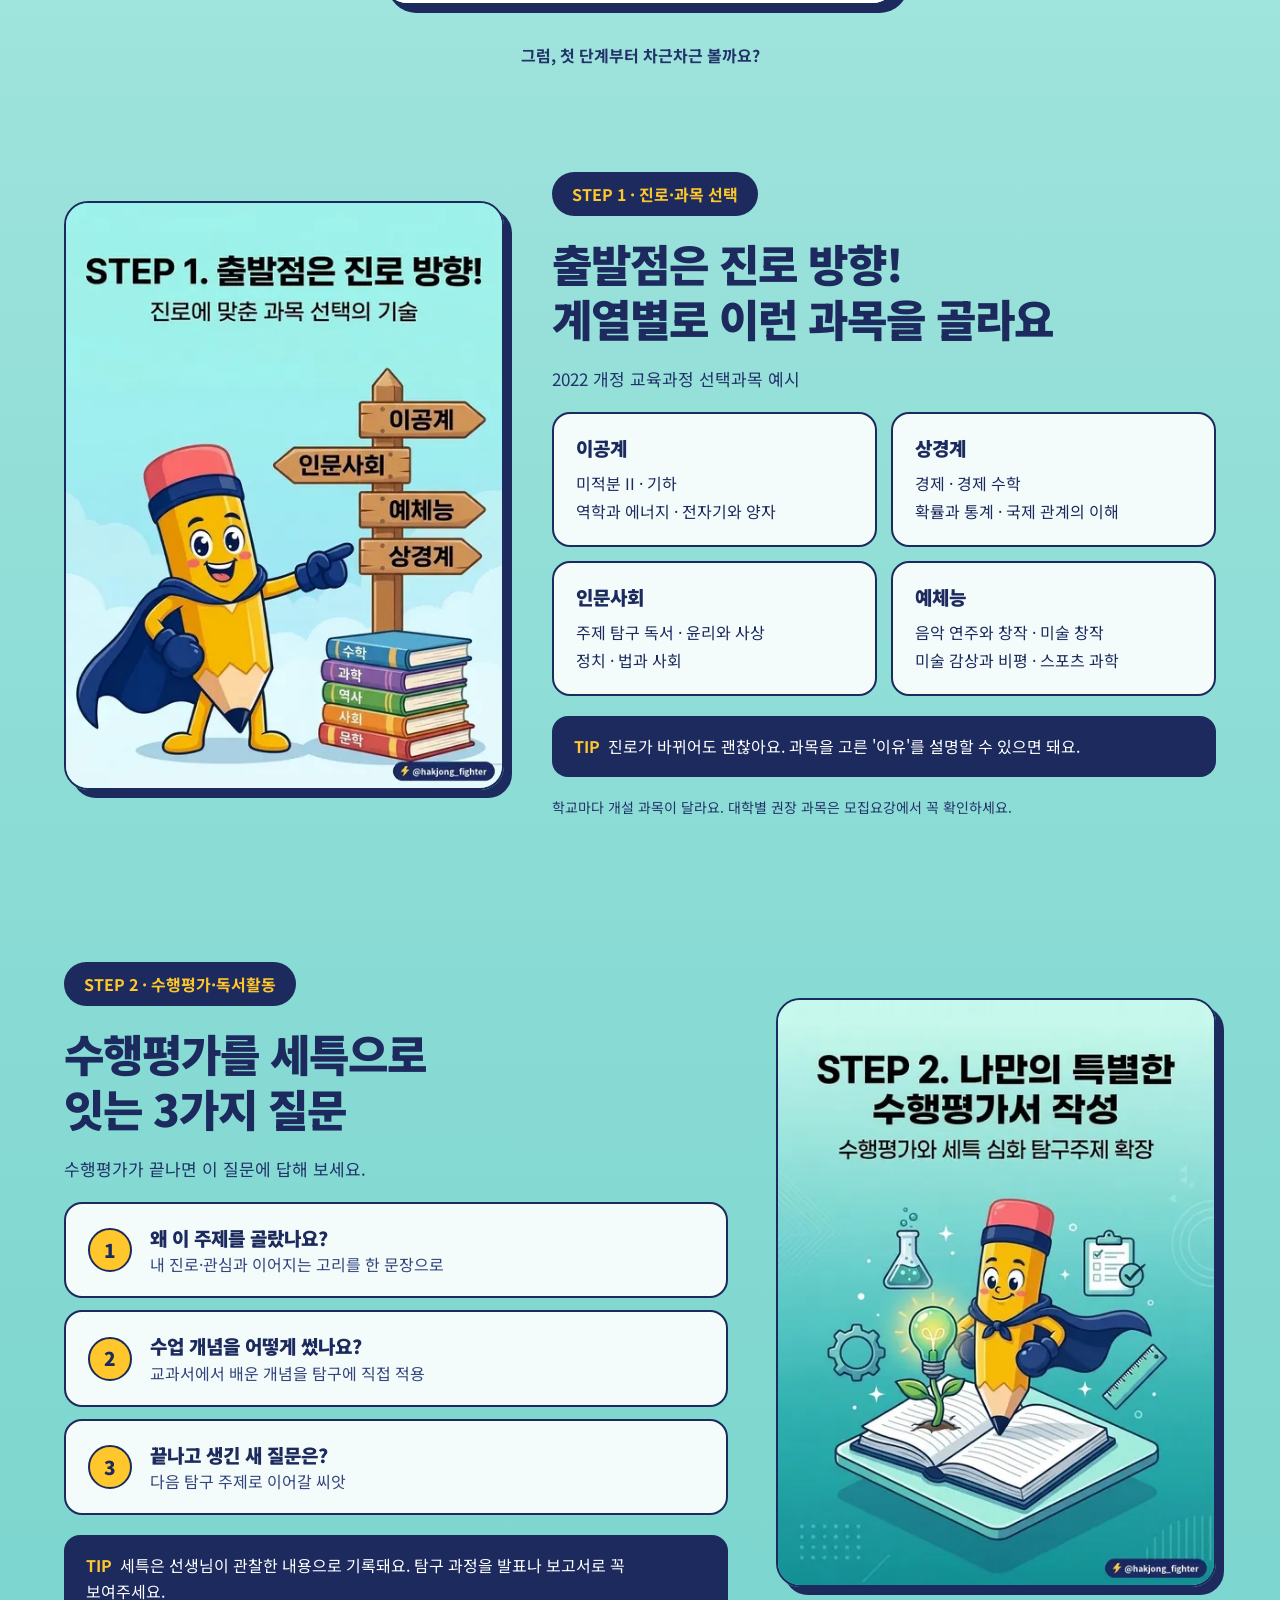
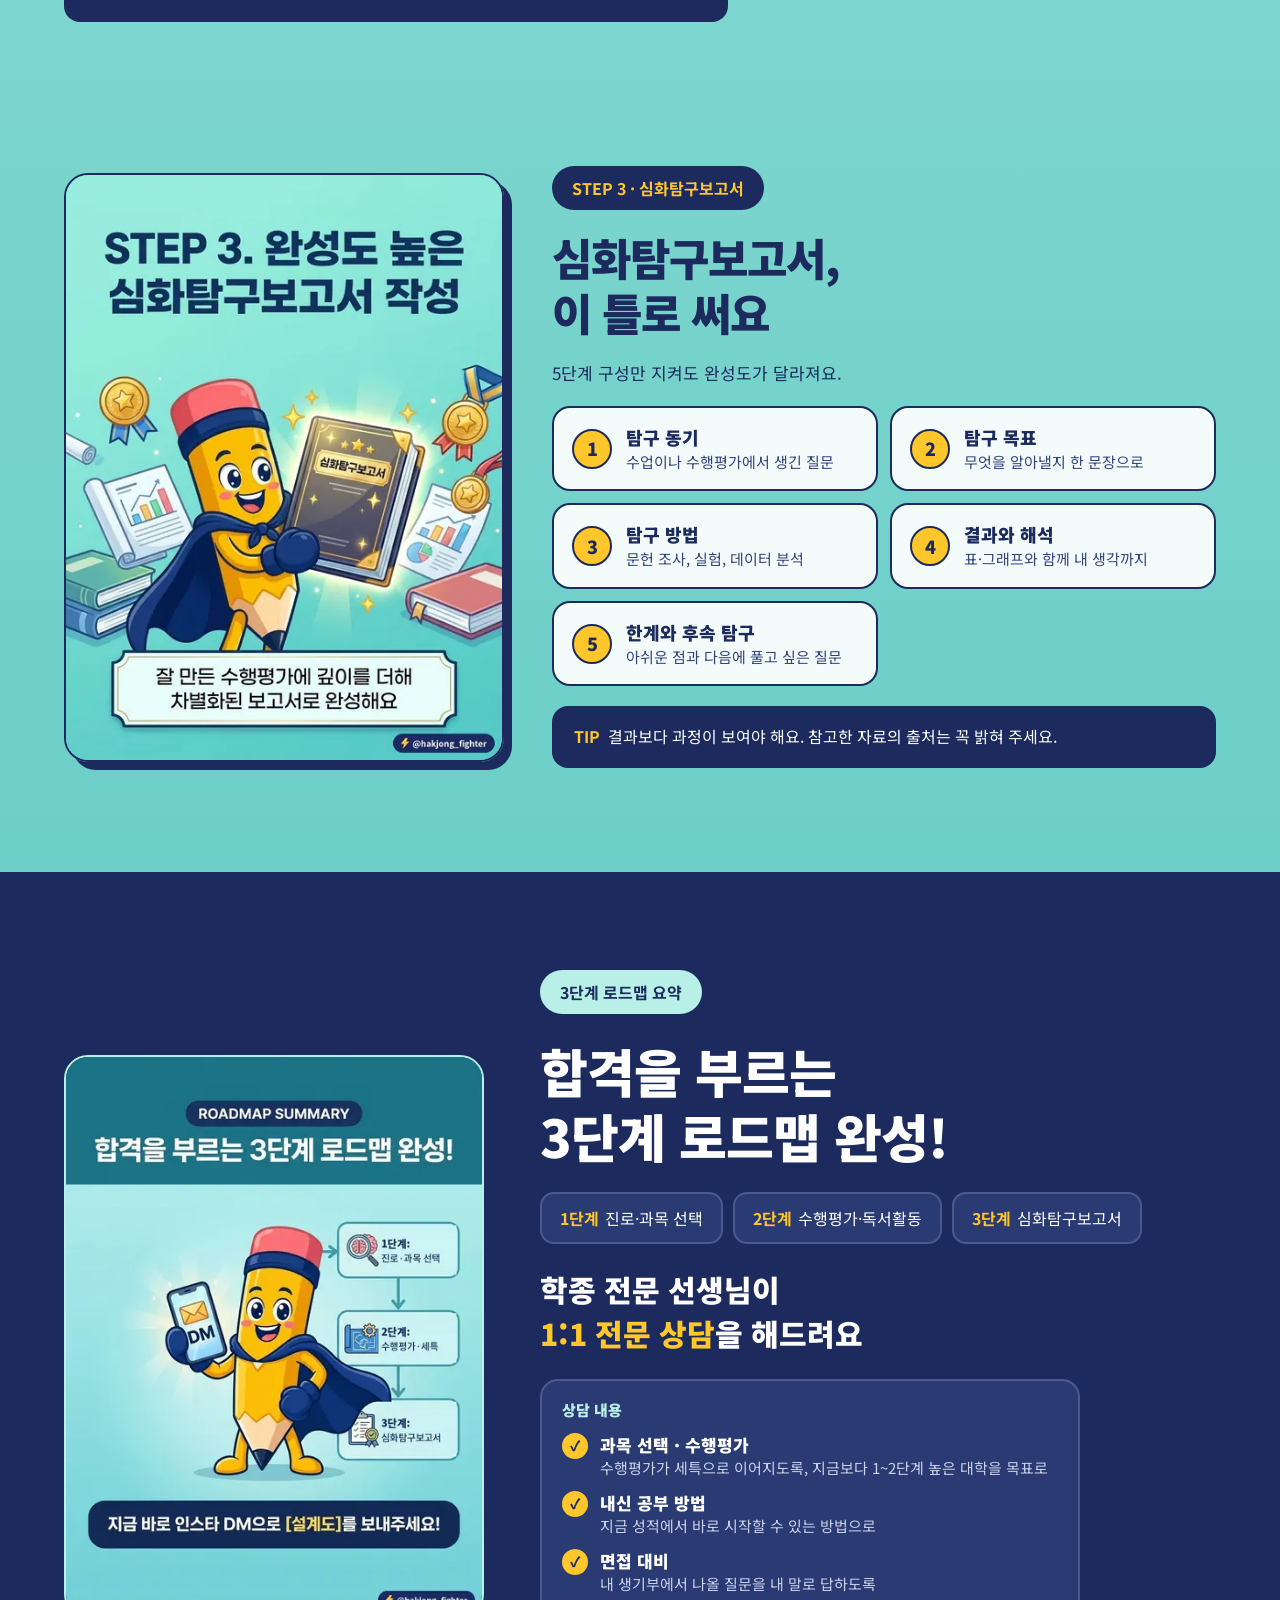
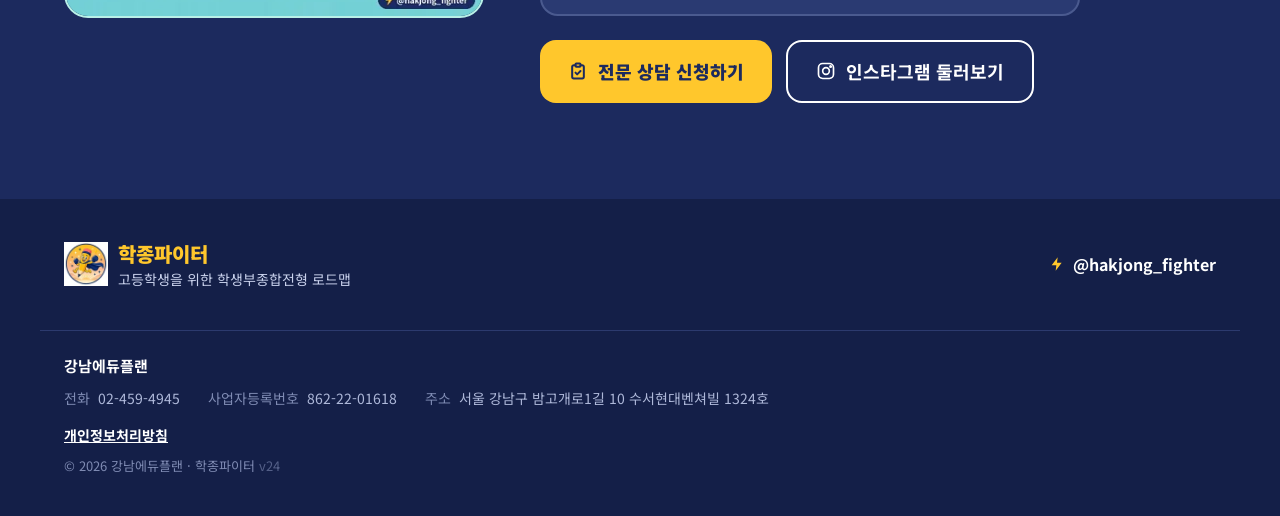
==== commit fb004623: "검색 노출 개선: 사이트맵에 상담 페이지, 블로그 RSS, llms.txt, 홈 H1 하나로, 이미지 alt 채우기, WebP로 이미지 경량화 Co-Authored-By: Clau" ====
--- a/index.html
+++ b/index.html
@@ -1,8 +1,10 @@
 <!doctype html>
 <html lang="ko">
 <head>
+<!-- 운영자 기기(방문 현황 페이지를 연 브라우저)는 GA4·GTM에 기록을 보내지 않음 -->
+<script>try{if(localStorage.getItem('hf_internal')==='1'){window.hfInternal=true;window['ga-disable-G-4G2NGCPVXG']=true;}}catch(e){}</script>
 <!-- Google Tag Manager -->
-<script>(function(w,d,s,l,i){w[l]=w[l]||[];w[l].push({'gtm.start':
+<script>(function(w,d,s,l,i){if(w.hfInternal)return;w[l]=w[l]||[];w[l].push({'gtm.start':
 new Date().getTime(),event:'gtm.js'});var f=d.getElementsByTagName(s)[0],
 j=d.createElement(s),dl=l!='dataLayer'?'&l='+l:'';j.async=true;j.src=
 'https://www.googletagmanager.com/gtm.js?id='+i+dl;f.parentNode.insertBefore(j,f);
@@ -32,6 +34,7 @@
 <meta property="og:image" content="https://hakjongfighter.com/images/og.jpg">
 <meta property="og:url" content="https://hakjongfighter.com/">
 <link rel="canonical" href="https://hakjongfighter.com/">
+<link rel="alternate" type="application/rss+xml" title="학종파이터 블로그" href="https://hakjongfighter.com/blog/rss.xml">
 <meta name="twitter:card" content="summary_large_image">
 <meta name="theme-color" content="#1C2A5E">
 <link rel="icon" type="image/png" href="images/favicon.png">
@@ -51,7 +54,8 @@
 .col-img{flex:1 1 320px;min-width:0;max-width:440px;width:100%;margin:0 auto}
 .pill{align-self:flex-start;display:inline-block;background:var(--navy);color:var(--yellow);font-weight:700;font-size:16px;padding:10px 20px;border-radius:999px}
 .pill.mint{background:var(--mint);color:var(--navy)}
-h1,h2,h3{margin:0;font-weight:900;letter-spacing:-1px}
+h1,h2,h3,.h1{margin:0;font-weight:900;letter-spacing:-1px}
+picture{display:contents}
 p{margin:0}
 .lead{font-size:19px;line-height:1.75;color:var(--muted2);max-width:540px}
 .btn{display:inline-flex;align-items:center;gap:10px;text-decoration:none;padding:16px 28px;min-height:60px;border-radius:16px;font-weight:900;font-size:18px;border:2px solid var(--navy);transition:transform .15s,box-shadow .15s}
@@ -103,7 +107,7 @@
 /* hero */
 .hero{background:linear-gradient(180deg,#B8F0E7 0%,#7FD6CF 100%);border-bottom:2px solid var(--navy)}
 .hero .row{padding-top:64px;padding-bottom:88px;gap:56px}
-.hero h1{font-size:clamp(42px,6vw,74px);line-height:1.12;letter-spacing:-1.5px}
+.hero h1,.hero .h1{font-size:clamp(42px,6vw,74px);line-height:1.12;letter-spacing:-1.5px}
 .seg{display:inline-flex;align-self:flex-start;border:2px solid var(--navy);border-radius:999px;padding:4px;gap:4px;background:var(--card)}
 .seg button{min-height:44px;padding:0 18px;border-radius:999px;border:0;font-family:inherit;font-size:15px;font-weight:700;cursor:pointer;background:transparent;color:var(--navy)}
 .seg button[aria-pressed="true"]{background:var(--navy);color:#fff}
@@ -290,7 +294,7 @@
   .hero .row{flex-direction:column;align-items:stretch;padding-top:16px;padding-bottom:40px;gap:20px}
   .hero .col-text{flex:none !important;gap:16px !important}
   .hero [data-for]{gap:14px !important}
-  .hero h1{font-size:34px;letter-spacing:-1px}
+  .hero h1,.hero .h1{font-size:34px;letter-spacing:-1px}
   .hero-art{order:-1;flex:none;flex-direction:row;justify-content:space-between;align-items:center;gap:12px}
   .hero-art{justify-content:center}
   .hero-art img{width:min(72vw,300px);height:auto;max-width:none}
@@ -414,7 +418,7 @@
   .hero-art .handle{display:none}
 }
 @media (max-width:360px){
-  .hero h1{font-size:34px}
+  .hero h1,.hero .h1{font-size:34px}
   .fields{grid-template-columns:1fr}
 }
 </style>
@@ -427,7 +431,7 @@
 
 <header class="hdr">
   <nav class="wrap hdr-top" aria-label="사이트">
-    <a class="logo hdr-logo" href="#top"><img src="images/character.jpg" alt=""><span class="hdr-name"><b>학종파이터</b><small>학생부 1년 설계도</small></span></a>
+    <a class="logo hdr-logo" href="#top"><img src="images/logo.webp" alt="학종파이터 로고" width="40" height="40"><span class="hdr-name"><b>학종파이터</b><small>학생부 1년 설계도</small></span></a>
     <div class="hdr-right">
       <a class="hdr-link" href="/blog/" onclick="window.hfTrack&&hfTrack('nav_blog_click')"><svg aria-hidden="true" width="20" height="20" viewBox="0 0 24 24" fill="none" stroke="currentColor" stroke-width="2" stroke-linecap="round" stroke-linejoin="round"><path d="M12 20h9"/><path d="M16.5 3.5a2.1 2.1 0 0 1 3 3L7 19l-4 1 1-4Z"/></svg><span>blog</span></a>
       <a class="hdr-link" href="https://www.instagram.com/hakjong_fighter/" target="_blank" rel="noopener" aria-label="인스타그램 @hakjong_fighter"><svg aria-hidden="true" width="22" height="22" viewBox="0 0 24 24" fill="none" stroke="currentColor" stroke-width="2" stroke-linecap="round" stroke-linejoin="round"><rect x="3" y="3" width="18" height="18" rx="5"/><circle cx="12" cy="12" r="4"/><circle cx="17.5" cy="6.5" r="0.8" fill="currentColor"/></svg><span>instagram</span></a>
@@ -449,13 +453,13 @@
         <p class="lead">과목 선택부터 수행평가·심화탐구·독서로 채우는 세특까지. 3년의 기록을 하나로 잇는 방법을 차근차근 알려 드려요.</p>
       </div>
       <div data-for="parent" hidden style="flex-direction:column;gap:26px">
-        <h1>아이의 생기부,<br>1년 설계도부터<br>함께 그려요</h1>
+        <p class="h1">아이의 생기부,<br>1년 설계도부터<br>함께 그려요</p>
         <p class="lead">학생부가 어떻게 만들어지는지, 고교학점제에서 무엇을 챙겨야 하는지. 부모님이 먼저 흐름을 알면 아이에게 더 정확한 방향을 보여줄 수 있어요.</p>
       </div>
       <p class="scroll-hint">천천히 내려 보세요 <span aria-hidden="true">↓</span></p>
     </div>
     <div class="hero-art">
-      <img src="images/character.jpg" alt="망토를 두르고 복싱 글러브를 낀 연필 캐릭터 학종파이터가 힘차게 날아오르는 모습" width="440" height="440">
+      <picture><source type="image/webp" srcset="images/character.webp"><img src="images/character.jpg" fetchpriority="high" alt="망토를 두르고 복싱 글러브를 낀 연필 캐릭터 학종파이터가 힘차게 날아오르는 모습" width="440" height="440"></picture>
       <a class="handle" href="https://www.instagram.com/hakjong_fighter/" target="_blank" rel="noopener">
         <svg class="i" aria-hidden="true" width="16" height="16" viewBox="0 0 24 24" fill="#FFC72C"><path d="M13 2L4 14h7l-1 8 9-12h-7l1-8z"/></svg>
         @hakjong_fighter
@@ -505,7 +509,7 @@
     <h2>옆자리 친구도<br>똑같은 고민 중이에요</h2>
     <div class="chat" id="chat" aria-label="친구들의 고민과 학종파이터의 답장">
       <div class="chat-top">
-        <img src="images/character.jpg" alt="" width="40" height="40">
+        <img src="images/logo.webp" alt="학종파이터 프로필 사진" width="40" height="40">
         <span><b>hakjong_fighter</b><small>학종파이터</small></span>
       </div>
       <ol class="chat-log">
@@ -538,7 +542,7 @@
 
 <section id="step1" class="step s1">
   <div class="wrap row">
-    <div class="col-img"><img class="shot" src="images/step1.jpg" alt="STEP 1. 출발점은 진로 방향! 이공계·인문사회·예체능·상경계 표지판을 가리키는 연필 캐릭터" loading="lazy" width="896" height="1200"></div>
+    <div class="col-img"><picture><source type="image/webp" srcset="images/step1-s.webp 478w, images/step1.webp 896w" sizes="(max-width: 480px) 92vw, 440px"><img class="shot" src="images/step1.jpg" alt="STEP 1. 출발점은 진로 방향! 이공계·인문사회·예체능·상경계 표지판을 가리키는 연필 캐릭터" loading="lazy" width="896" height="1200"></picture></div>
     <div class="col-text">
       <span class="pill">STEP 1 · 진로·과목 선택</span>
       <h3>출발점은 진로 방향!<br>계열별로 이런 과목을 골라요</h3>
@@ -568,13 +572,13 @@
       </ol>
       <div class="tip"><b>TIP</b>세특은 선생님이 관찰한 내용으로 기록돼요. 탐구 과정을 발표나 보고서로 꼭 보여주세요.</div>
     </div>
-    <div class="col-img"><img class="shot" src="images/step2.jpg" alt="STEP 2. 나만의 특별한 수행평가서 작성 — 펼친 책 위의 연필 캐릭터와 전구, 플라스크" loading="lazy" width="896" height="1200"></div>
+    <div class="col-img"><picture><source type="image/webp" srcset="images/step2-s.webp 478w, images/step2.webp 896w" sizes="(max-width: 480px) 92vw, 440px"><img class="shot" src="images/step2.jpg" alt="STEP 2. 나만의 특별한 수행평가서 작성 — 펼친 책 위의 연필 캐릭터와 전구, 플라스크" loading="lazy" width="896" height="1200"></picture></div>
   </div>
 </section>
 
 <section id="step3" class="step s3">
   <div class="wrap row">
-    <div class="col-img"><img class="shot" src="images/step3.jpg" alt="STEP 3. 완성도 높은 심화탐구보고서 작성 — 빛나는 보고서를 든 연필 캐릭터와 메달" loading="lazy" width="896" height="1200"></div>
+    <div class="col-img"><picture><source type="image/webp" srcset="images/step3-s.webp 478w, images/step3.webp 896w" sizes="(max-width: 480px) 92vw, 440px"><img class="shot" src="images/step3.jpg" alt="STEP 3. 완성도 높은 심화탐구보고서 작성 — 빛나는 보고서를 든 연필 캐릭터와 메달" loading="lazy" width="896" height="1200"></picture></div>
     <div class="col-text">
       <span class="pill">STEP 3 · 심화탐구보고서</span>
       <h3>심화탐구보고서,<br>이 틀로 써요</h3>
@@ -593,7 +597,7 @@
 
 <section id="cta" class="cta">
   <div class="wrap row">
-    <div class="col-img"><img class="shot" src="images/cta.jpg" alt="합격을 부르는 3단계 로드맵 완성! DM 휴대폰을 든 연필 캐릭터와 1·2·3단계 요약" loading="lazy" width="896" height="1200"></div>
+    <div class="col-img"><picture><source type="image/webp" srcset="images/cta-s.webp 478w, images/cta.webp 896w" sizes="(max-width: 480px) 92vw, 440px"><img class="shot" src="images/cta.jpg" alt="합격을 부르는 3단계 로드맵 완성! DM 휴대폰을 든 연필 캐릭터와 1·2·3단계 요약" loading="lazy" width="896" height="1200"></picture></div>
     <div class="col-text" style="gap:24px">
       <span class="pill mint">3단계 로드맵 요약</span>
       <h2>합격을 부르는<br>3단계 로드맵 완성!</h2>
@@ -628,7 +632,7 @@
 
 <footer>
   <div class="wrap">
-    <div class="logo"><img src="images/character.jpg" alt=""><div><strong>학종파이터</strong><small>고등학생을 위한 학생부종합전형 로드맵</small></div></div>
+    <div class="logo"><img src="images/logo.webp" alt="학종파이터 로고" width="40" height="40" loading="lazy"><div><strong>학종파이터</strong><small>고등학생을 위한 학생부종합전형 로드맵</small></div></div>
     <a class="h" href="https://www.instagram.com/hakjong_fighter/" target="_blank" rel="noopener">
       <svg class="i" aria-hidden="true" width="16" height="16" viewBox="0 0 24 24" fill="#FFC72C"><path d="M13 2L4 14h7l-1 8 9-12h-7l1-8z"/></svg>
       @hakjong_fighter
@@ -644,7 +648,7 @@
       </dl>
     </address>
     <p class="links"><a href="/privacy/">개인정보처리방침</a></p>
-    <p class="copy">© 2026 강남에듀플랜 · 학종파이터 <span class="ver">v23</span></p>
+    <p class="copy">© 2026 강남에듀플랜 · 학종파이터 <span class="ver">v24</span></p>
   </div>
 </footer>
 
